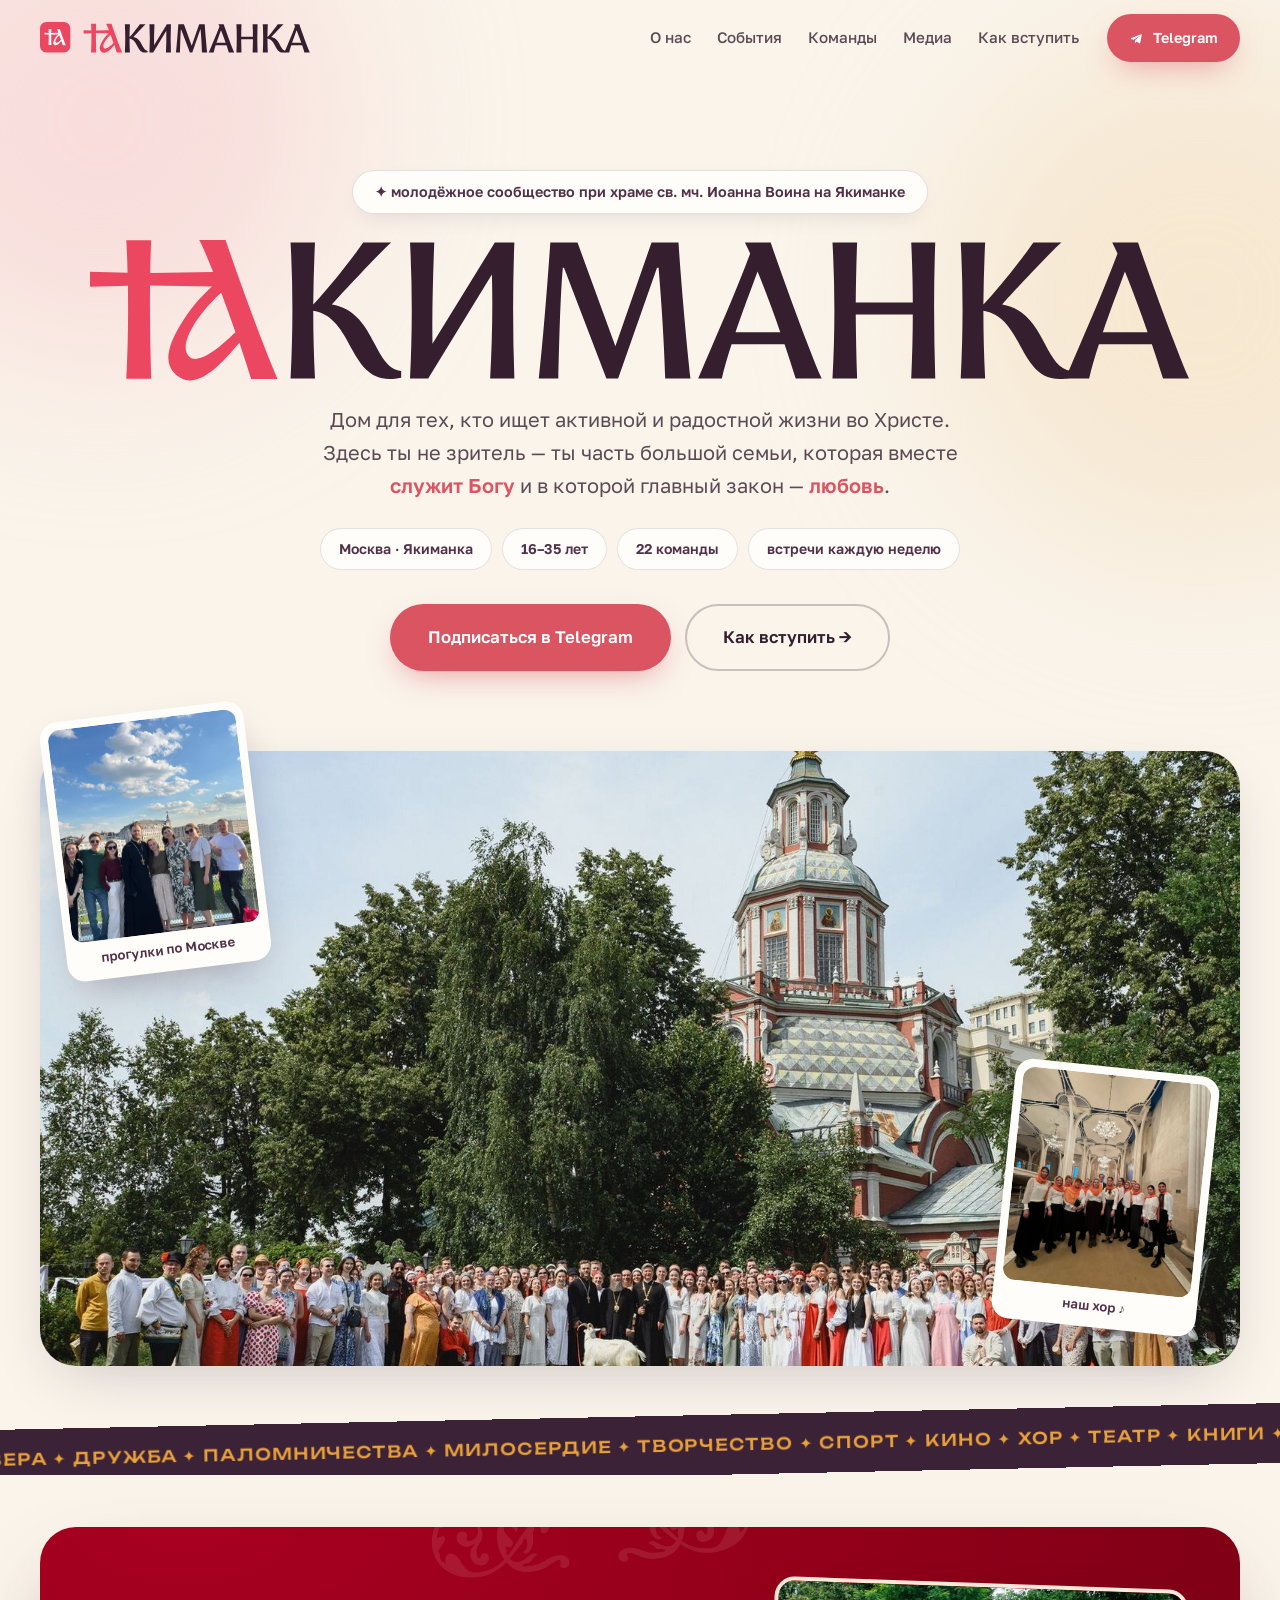
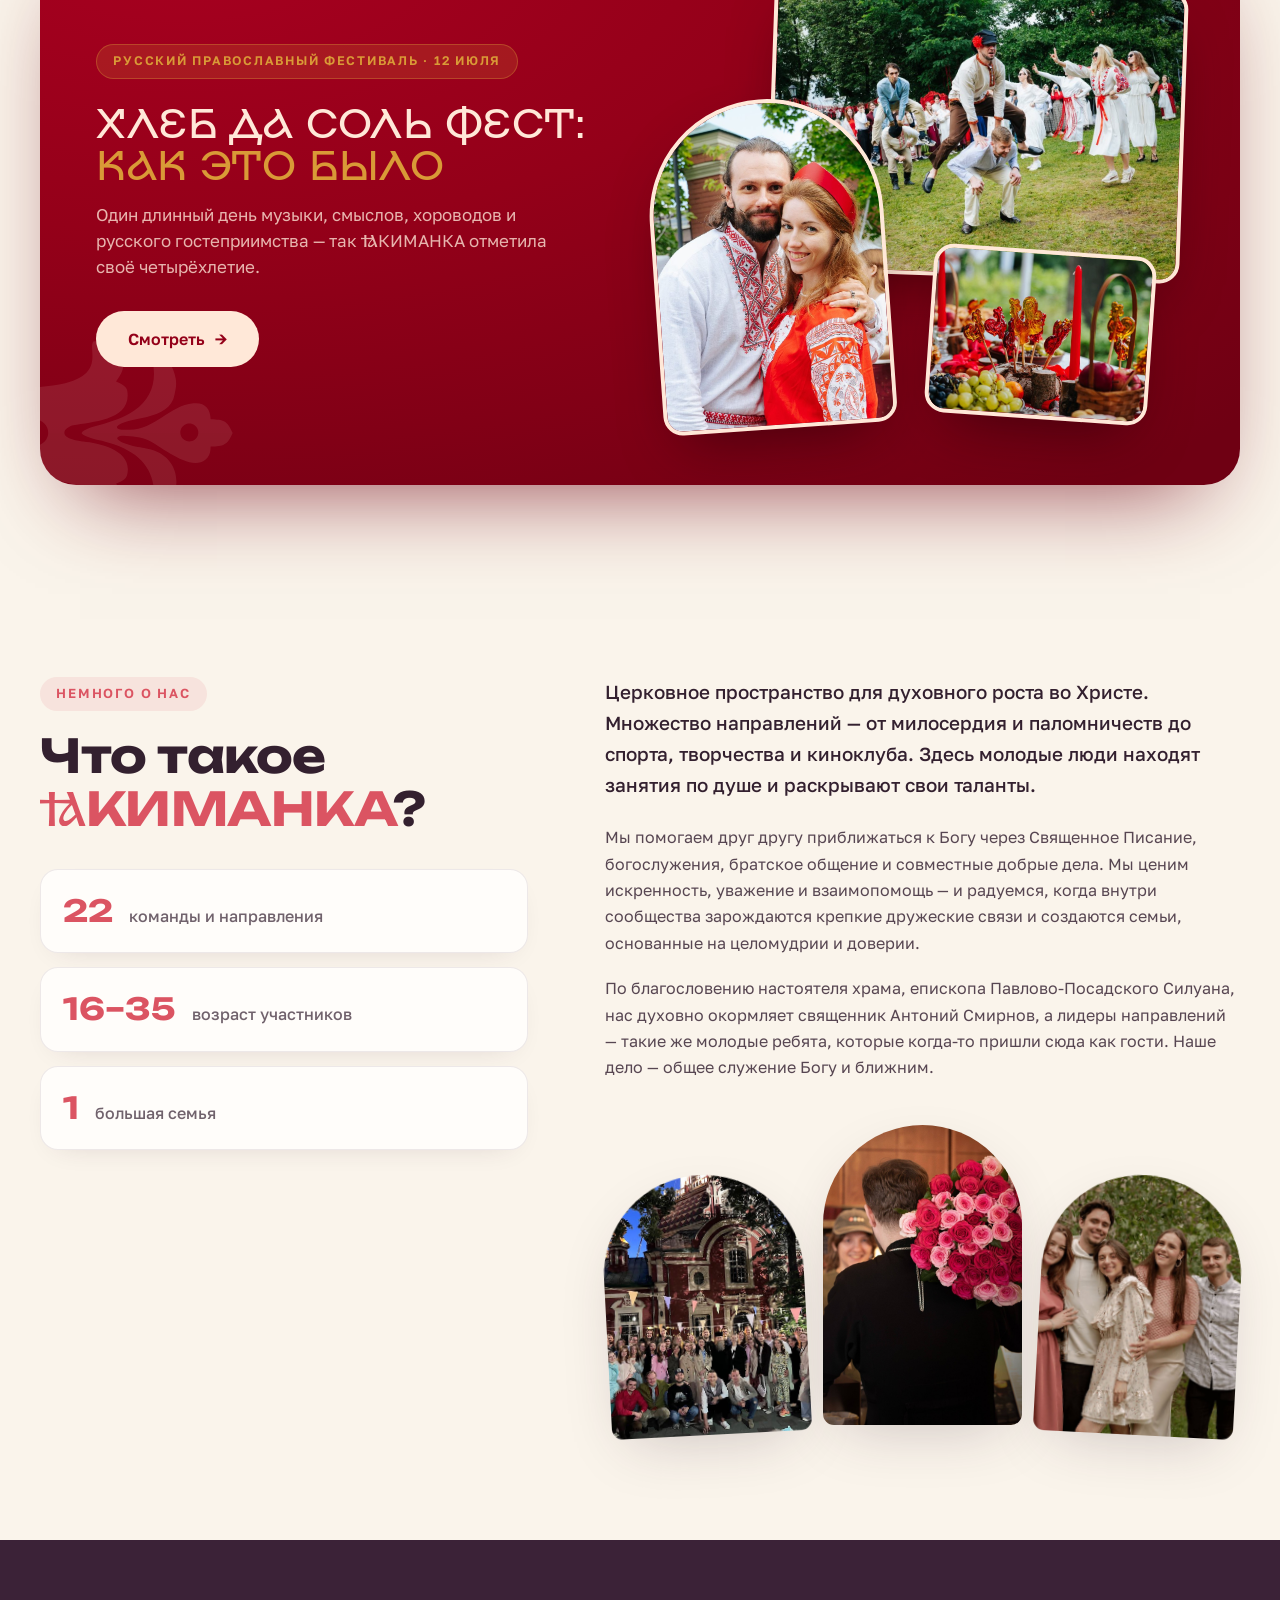
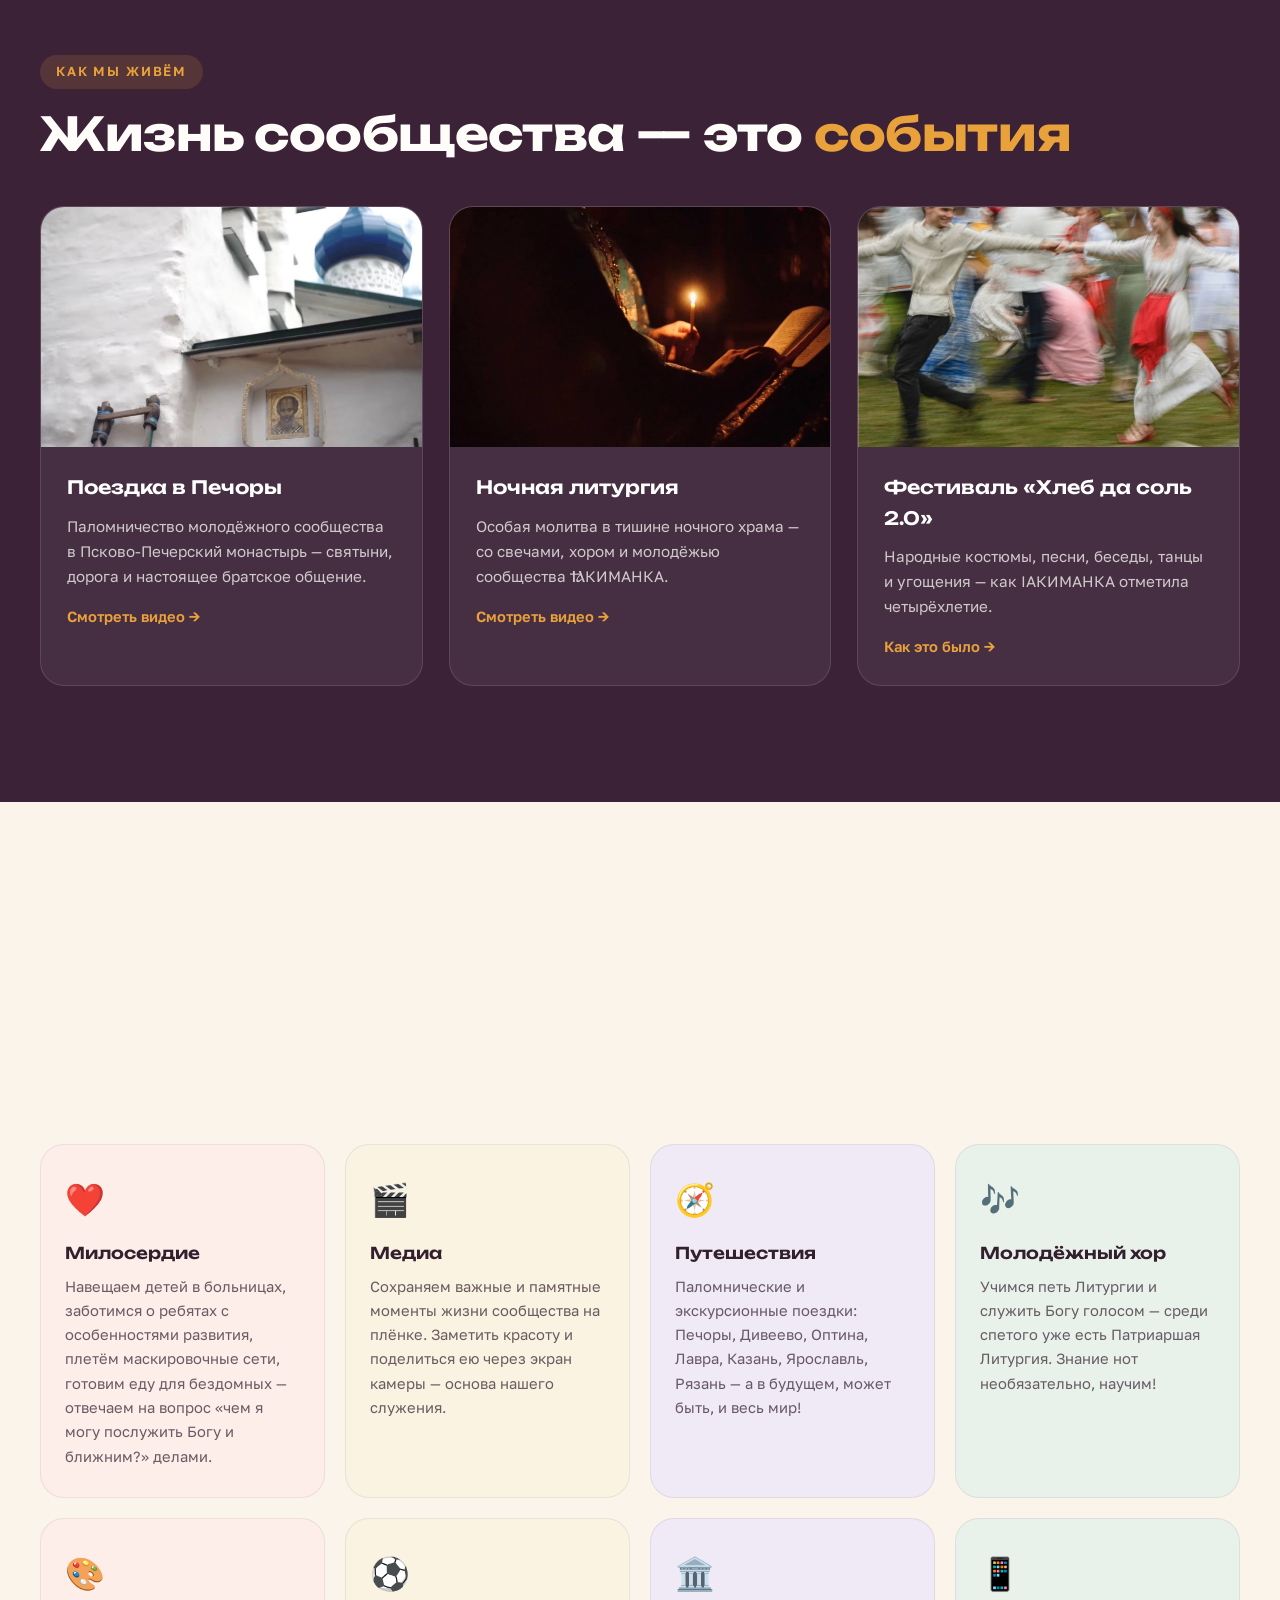
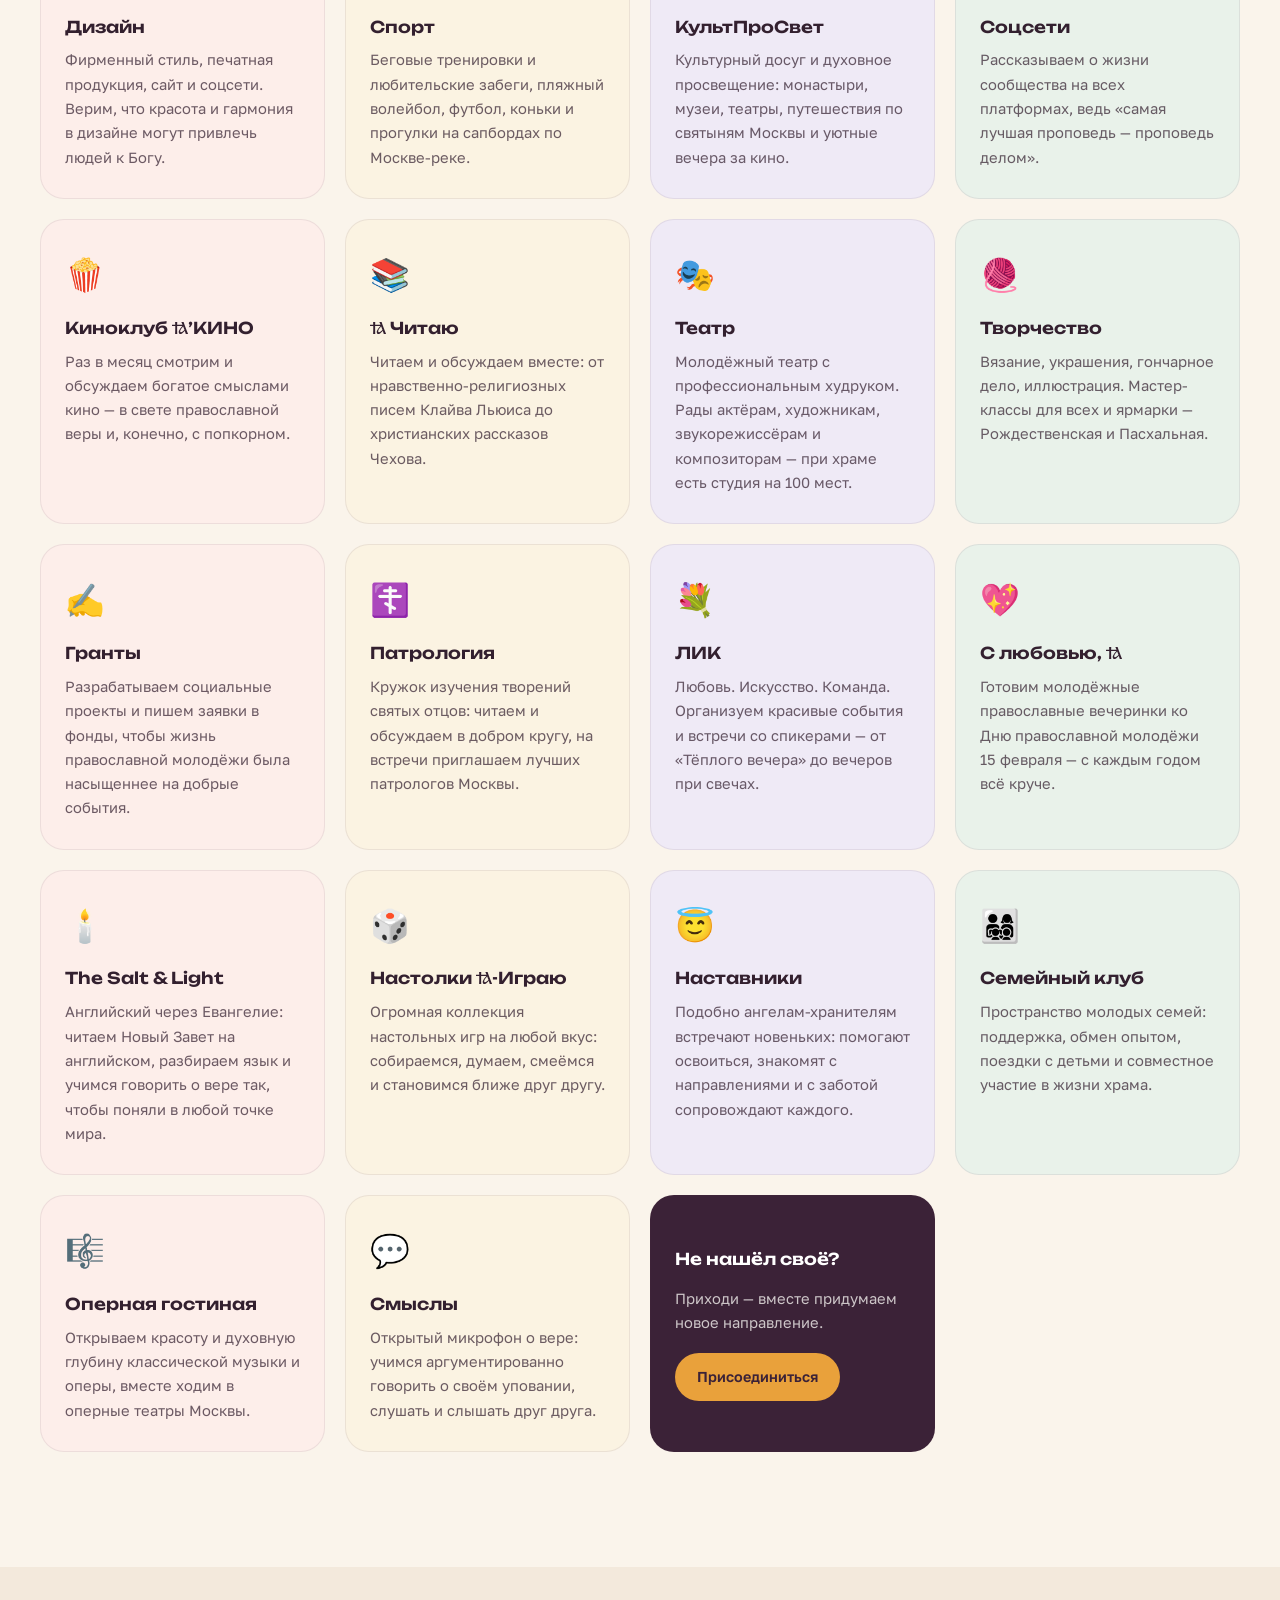
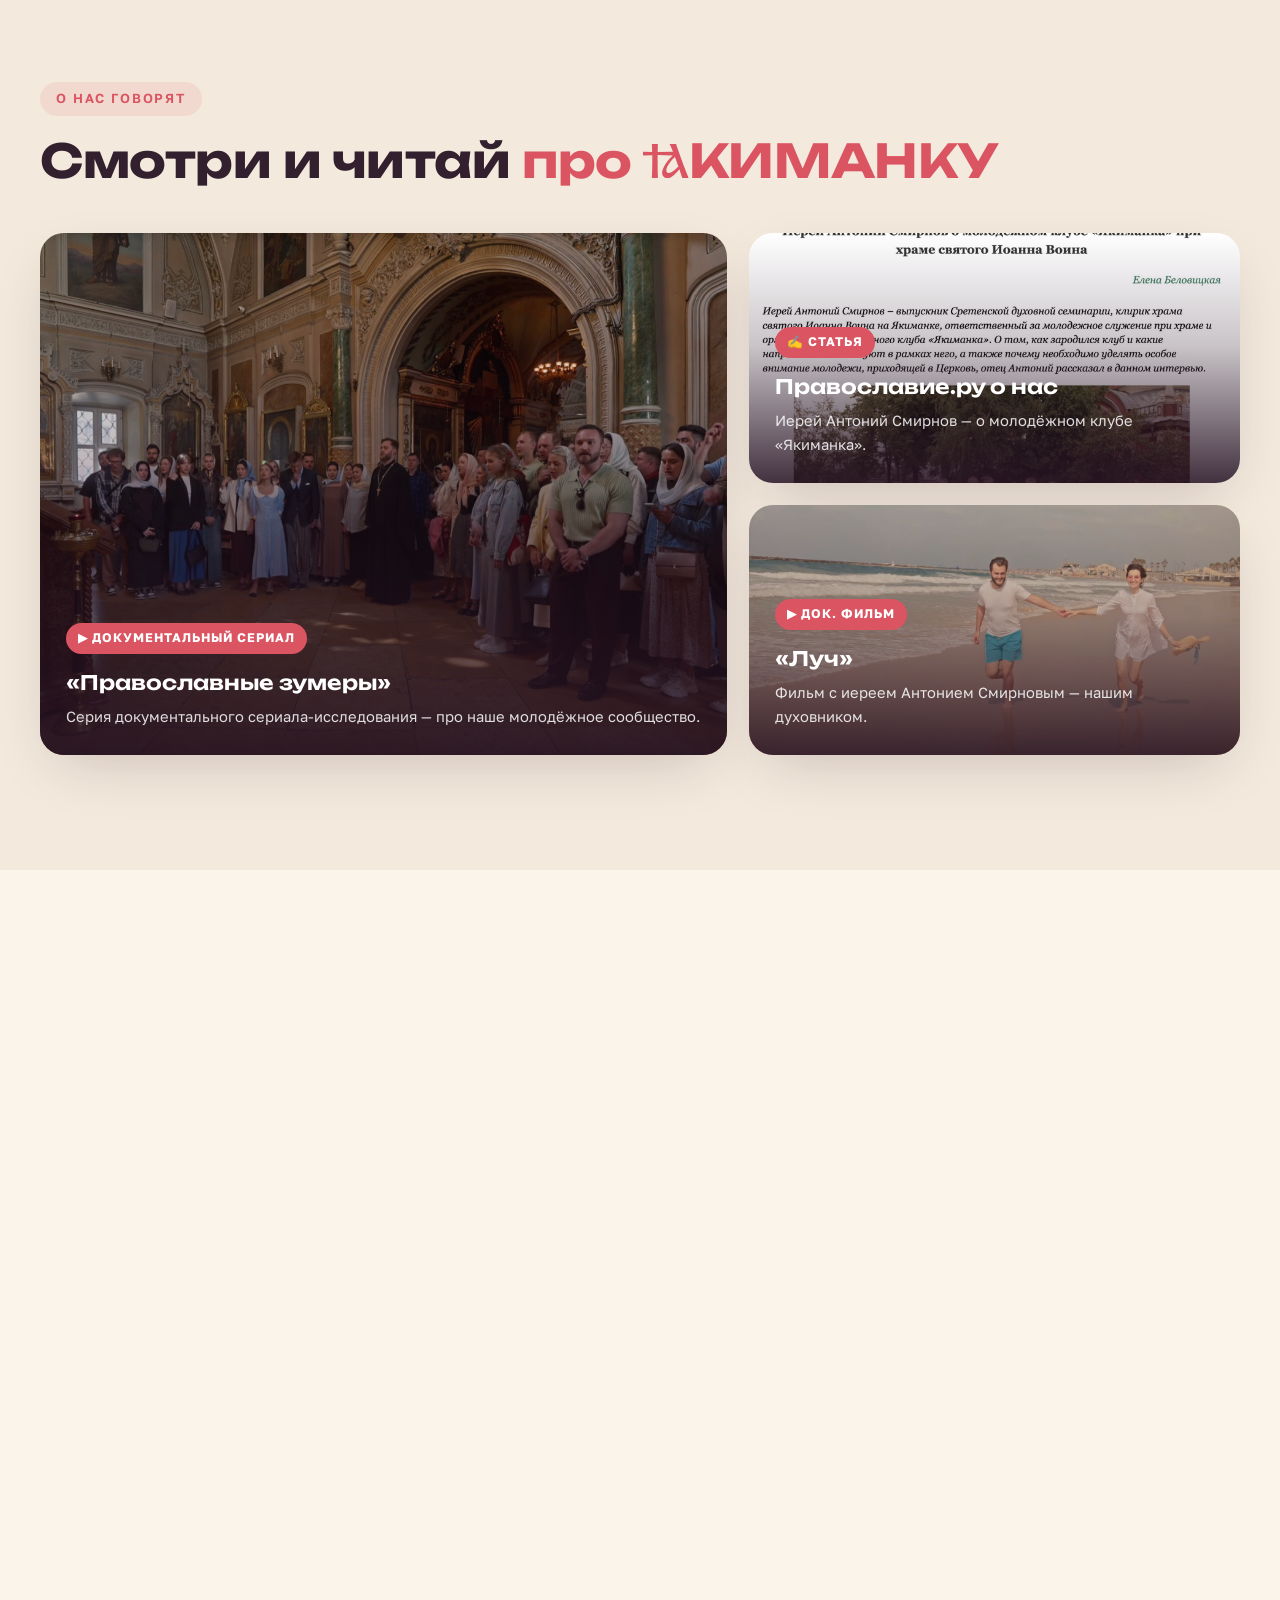
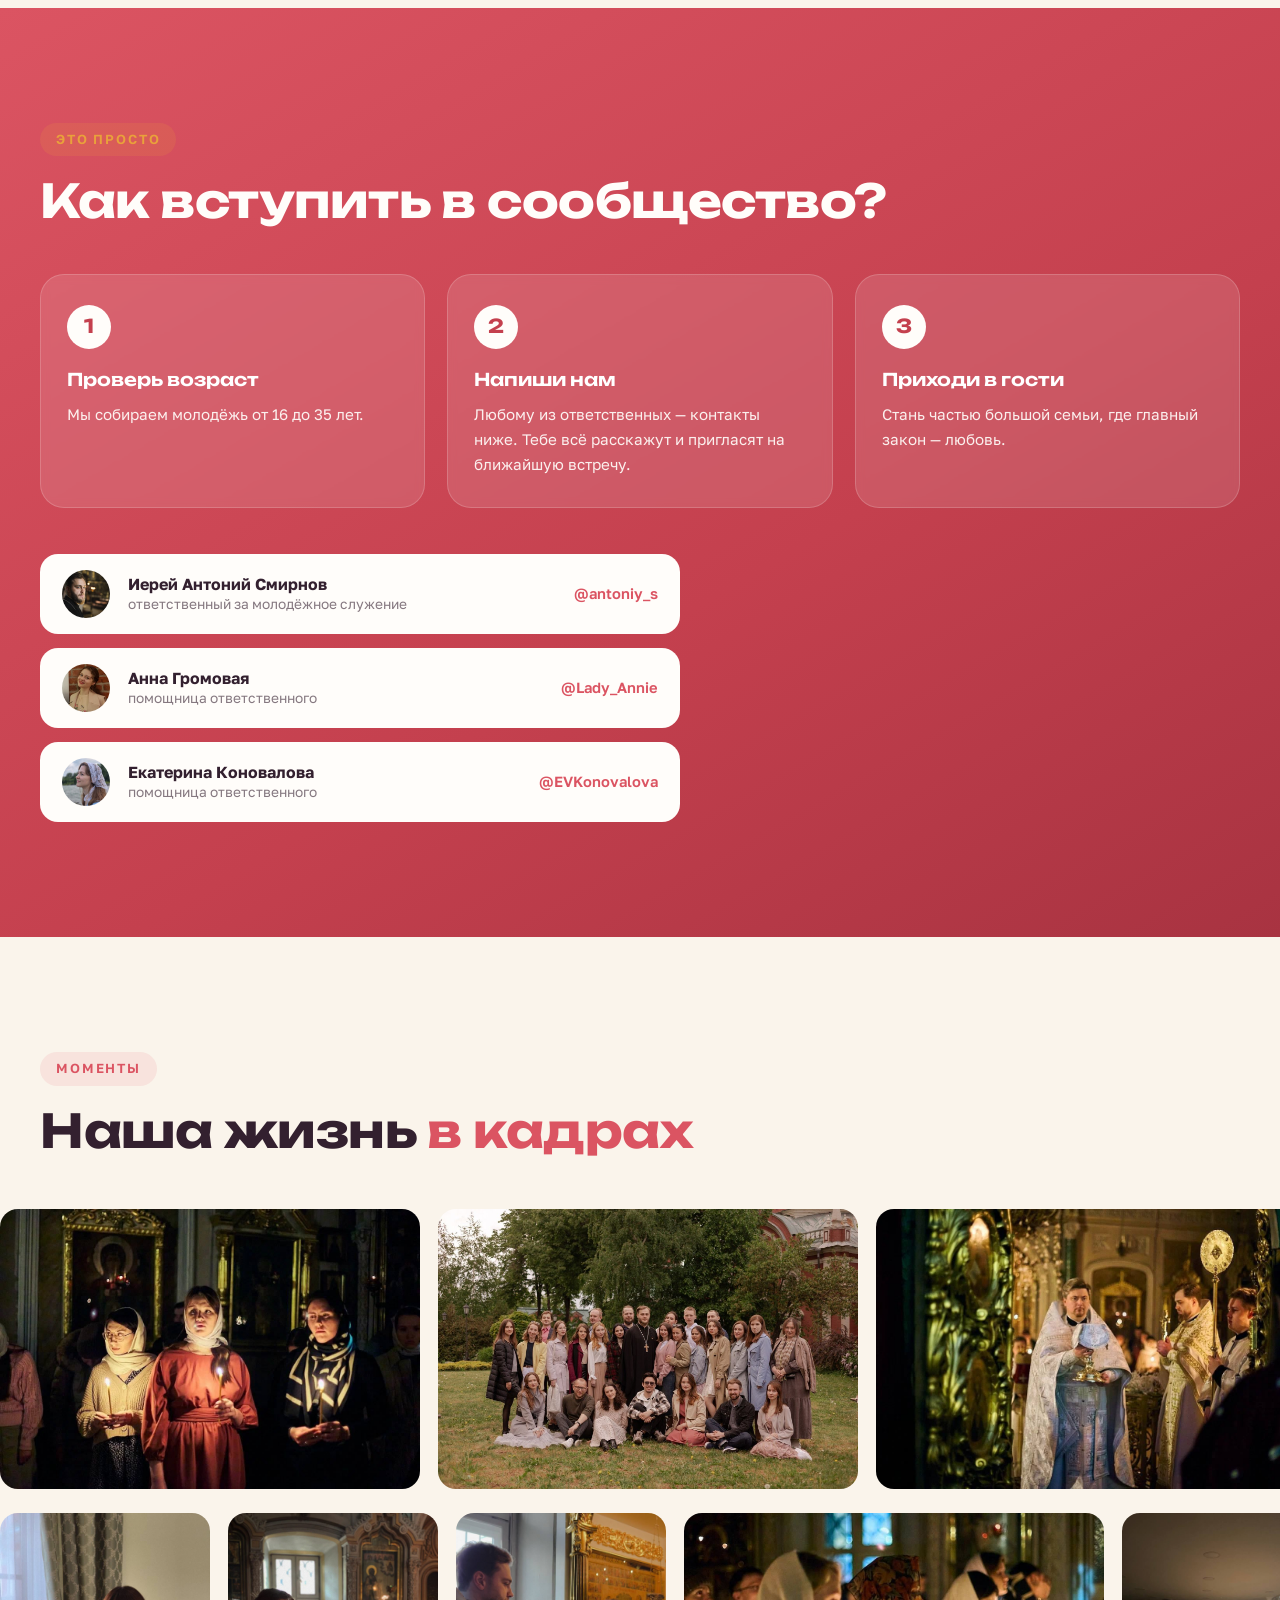
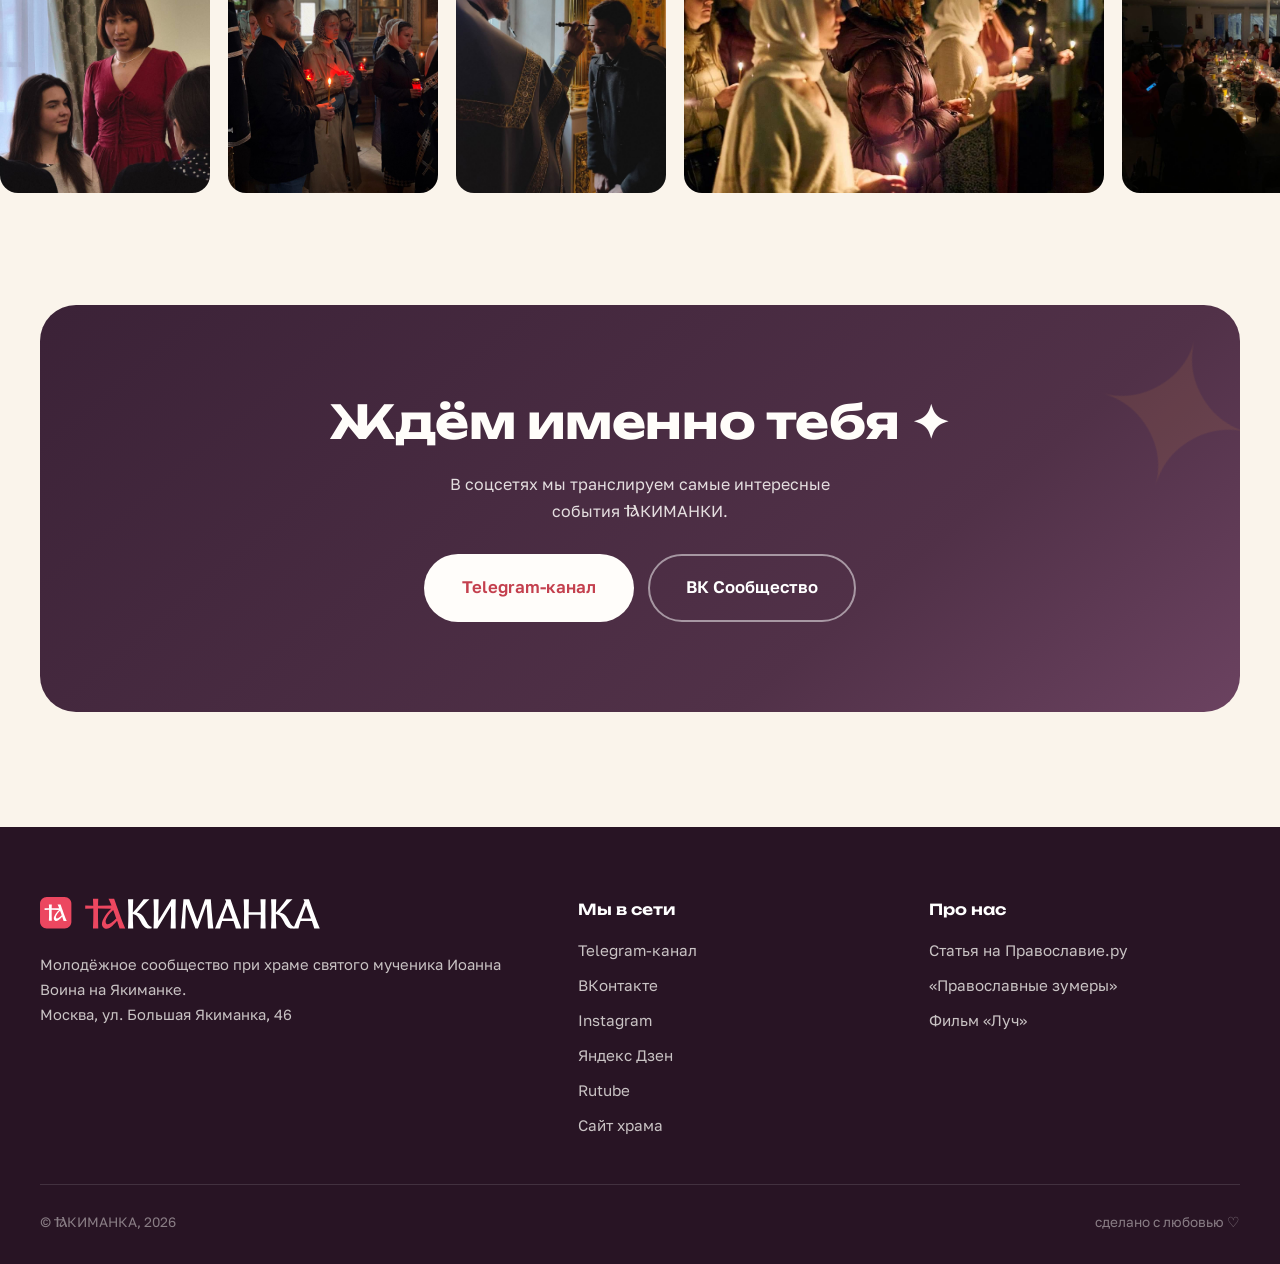
==== index.html @ 5f39eee1 "Fix festival teaser layout on mobile" ====
<!DOCTYPE html>
<html lang="ru">
<head>
  <meta charset="UTF-8">
  <meta name="viewport" content="width=device-width, initial-scale=1.0">
  <title>IAКИМАНКА — молодёжное сообщество при храме Иоанна Воина на Якиманке</title>
  <meta name="description" content="IAКИМАНКА — молодёжное сообщество при храме святого мученика Иоанна Воина на Якиманке. Служим Богу вместе: вера, дружба, паломничества, творчество и добрые дела. 16–35 лет, Москва.">
  <link rel="icon" href="assets/img/favicon.svg" type="image/svg+xml">
  <link rel="icon" href="assets/img/favicon-32.png" type="image/png" sizes="32x32">
  <link rel="apple-touch-icon" href="assets/img/apple-touch-icon.png">
  <link rel="preconnect" href="https://fonts.googleapis.com">
  <link rel="preconnect" href="https://fonts.gstatic.com" crossorigin>
  <link href="https://fonts.googleapis.com/css2?family=Unbounded:wght@400;500;600;700;800&family=Golos+Text:wght@400;500;600;700&display=swap" rel="stylesheet">
  <link rel="stylesheet" href="assets/css/style.css?v=9">
</head>
<body>

<!-- глиф Ꙗ (церковнославянское «я») из фирменного логотипа -->
<svg style="display:none" xmlns="http://www.w3.org/2000/svg" aria-hidden="true">
  <symbol id="ya" viewBox="281 491.7 117.8 88.6">
    <path fill="currentColor" d="M366.1,491.7h-16.5c1,1.8,1.9,3.8,2.8,5.8.2.5.4.9.6,1.4l4.8,11.5c.2.5.4,1,.6,1.5l-39.6.7c.1-6.9.3-13.8.6-20.8h-15.6c.4,6.8.6,13.7.8,20.6l-23.6-.7v9.5l23.8-.7c.3,19.4,0,39.1-1,58.8h15.6c-.6-19.6-.9-39.2-.7-58.9l39,.7c-4.6,4-11.4,10.9-18.3,21.5-10.8,17-11.3,26.7-5.6,32.9,13.6,14.6,31.3-7.6,41-18.9l.3.7c2.6,7.8,5,15.3,7.1,22.1h16.6c-9.8-22.8-25.3-65.9-32.6-87.5ZM343.2,565.2c-8.1-8.2,8.9-30.4,20.2-40.2.6,1.5,6.6,17.8,8.8,24.4l.2.6c-3.6,3.2-22.2,22.3-29.2,15.2Z"/>
  </symbol>
  <symbol id="ya-badge" viewBox="148.2 490.1 92.3 92.3">
    <rect fill="currentColor" x="148.2" y="490.1" width="92.3" height="92.3" rx="19.7" ry="19.7"/>
    <path fill="#fff" d="M208.9,511.9h-9.1c.6,1,1,2.1,1.5,3.2.1.3.2.5.3.8l2.6,6.3c.1.3.2.5.3.8l-21.9.4c0-3.8.2-7.6.3-11.5h-8.6c.2,3.8.3,7.6.4,11.4l-13-.4v5.2l13.1-.4c.2,10.7,0,21.6-.5,32.5h8.6c-.3-10.8-.5-21.7-.4-32.5l21.5.4c-2.5,2.2-6.3,6-10.1,11.9-5.9,9.4-6.3,14.8-3.1,18.1,7.5,8,17.3-4.2,22.7-10.4v.4c1.6,4.3,2.9,8.4,4.1,12.2h9.2c-5.4-12.6-13.9-36.4-18-48.3ZM196.2,552.4c-4.5-4.5,4.9-16.8,11.1-22.2.3.8,3.6,9.8,4.9,13.5v.3c-1.9,1.8-12.1,12.3-16,8.4Z"/>
  </symbol>
</svg>

<!-- ═══════════ HEADER ═══════════ -->
<header class="header" id="header">
  <div class="container header__inner">
    <a href="#top" class="logo" aria-label="Якиманка — на главную">
      <img class="logo__image" src="assets/img/logo-header.svg?v=2" alt="Якиманка">
    </a>
    <nav class="nav" id="nav">
      <a href="#about">О нас</a>
      <a href="#events">События</a>
      <a href="#teams">Команды</a>
      <a href="#media">Медиа</a>
      <a href="#join">Как вступить</a>
    </nav>
    <a href="https://t.me/IAKIMANKA" target="_blank" rel="noopener" class="btn btn--sm btn--berry header__cta">
      <svg viewBox="0 0 24 24" width="16" height="16" fill="currentColor"><path d="M9.04 15.51 8.9 19.4c.39 0 .56-.17.77-.37l1.85-1.77 3.84 2.8c.7.39 1.2.19 1.39-.65l2.52-11.8c.22-1.03-.37-1.44-1.06-1.19L3.4 12.13c-1.01.39-1 .95-.17 1.2l3.78 1.18 8.79-5.53c.41-.27.79-.12.48.15l-7.24 6.38Z"/></svg>
      Telegram
    </a>
    <button class="burger" id="burger" aria-label="Меню"><span></span><span></span><span></span></button>
  </div>
</header>

<main id="top">

  <!-- ═══════════ HERO ═══════════ -->
  <section class="hero">
    <div class="hero__blob hero__blob--1"></div>
    <div class="hero__blob hero__blob--2"></div>
    <div class="container">
      <div class="hero__badge reveal">✦ молодёжное сообщество при храме св. мч. Иоанна Воина на Якиманке</div>
      <h1 class="hero__title reveal">
        <img src="assets/img/hero-logo.svg?v=2" alt="Якиманка">
      </h1>
      <p class="hero__sub reveal">Дом для тех, кто ищет активной и радостной жизни во&nbsp;Христе. Здесь ты не зритель — ты часть большой семьи, которая вместе <em>служит Богу</em> и в которой главный закон — <em>любовь</em>.</p>
      <div class="hero__chips reveal">
        <span class="chip">Москва · Якиманка</span>
        <span class="chip">16–35 лет</span>
        <span class="chip">22 команды</span>
        <span class="chip">встречи каждую неделю</span>
      </div>
      <div class="hero__actions reveal">
        <a href="https://t.me/IAKIMANKA" target="_blank" rel="noopener" class="btn btn--berry btn--lg">Подписаться в Telegram</a>
        <a href="#join" class="btn btn--ghost btn--lg">Как вступить →</a>
      </div>
    </div>

    <div class="container hero__collage reveal">
      <figure class="hero__photo">
        <img src="assets/img/IMG_5201.jpg" alt="Молодёжное сообщество IAКИМАНКА у храма Иоанна Воина" loading="eager">
      </figure>
      <figure class="hero__sticker hero__sticker--left">
        <img src="assets/img/_PNG.jpg" alt="Прогулка по Москве" loading="lazy">
        <figcaption>прогулки по Москве</figcaption>
      </figure>
      <figure class="hero__sticker hero__sticker--right">
        <img src="assets/img/IMG_20250216_015705_.jpg" alt="Наш хор" loading="lazy">
        <figcaption>наш хор ♪</figcaption>
      </figure>
    </div>

    <!-- бегущая строка -->
    <div class="marquee" aria-hidden="true">
      <div class="marquee__track">
        <span>вера ✦ дружба ✦ паломничества ✦ милосердие ✦ творчество ✦ спорт ✦ кино ✦ хор ✦ театр ✦ книги ✦ добрые дела ✦&nbsp;</span>
        <span>вера ✦ дружба ✦ паломничества ✦ милосердие ✦ творчество ✦ спорт ✦ кино ✦ хор ✦ театр ✦ книги ✦ добрые дела ✦&nbsp;</span>
      </div>
    </div>
  </section>

  <!-- ═══════════ ФЕСТИВАЛЬ · ПЕРЕХОД ═══════════ -->
  <section class="fest" aria-labelledby="fest-title">
    <div class="container">
      <a class="fest__card reveal" href="hlebdasol2-fest-kak-eto-bylo/">
        <span class="fest__ornament fest__ornament--birds" aria-hidden="true"></span>
        <span class="fest__ornament fest__ornament--pair" aria-hidden="true"></span>

        <div class="fest__copy">
          <p class="fest__kicker">русский православный фестиваль · 12 июля</p>
          <h2 class="fest__title" id="fest-title">Хлеб да соль фест:<br><span>как это было</span></h2>
          <p class="fest__lead">Один длинный день музыки, смыслов, хороводов и русского гостеприимства — так <span class="nb"><svg class="ya" role="img" aria-label="Я"><use href="#ya"/></svg>КИМАНКА</span> отметила своё четырёхлетие.</p>
          <span class="fest__btn">Смотреть <i aria-hidden="true">→</i></span>
        </div>

        <div class="fest__photos" aria-hidden="true">
          <figure class="fest__photo fest__photo--main"><img src="assets/img/fest/fest-dance.jpg" alt="" loading="lazy" decoding="async"></figure>
          <figure class="fest__photo fest__photo--portrait"><img src="assets/img/fest/fest-portrait.jpg" alt="" loading="lazy" decoding="async"></figure>
          <figure class="fest__photo fest__photo--small"><img src="assets/img/fest/fest-treats.jpg" alt="" loading="lazy" decoding="async"></figure>
        </div>
      </a>
    </div>
  </section>

  <!-- ═══════════ О НАС ═══════════ -->
  <section class="about section" id="about">
    <div class="container about__grid">
      <div class="about__sticky">
        <p class="eyebrow reveal">немного о нас</p>
        <h2 class="h2 reveal">Что такое <span class="accent nb"><svg class="ya" role="img" aria-label="Я"><use href="#ya"/></svg>КИМАНКА</span>?</h2>
        <div class="about__stats reveal">
          <div class="stat"><b>22</b><span>команды и направления</span></div>
          <div class="stat"><b>16–35</b><span>возраст участников</span></div>
          <div class="stat"><b>1</b><span>большая семья</span></div>
        </div>
      </div>
      <div class="about__body">
        <p class="lead reveal">Церковное пространство для духовного роста во Христе. Множество направлений — от милосердия и паломничеств до спорта, творчества и киноклуба. Здесь молодые люди находят занятия по душе и раскрывают свои таланты.</p>
        <p class="reveal">Мы помогаем друг другу приближаться к Богу через Священное Писание, богослужения, братское общение и совместные добрые дела. Мы ценим искренность, уважение и взаимопомощь — и радуемся, когда внутри сообщества зарождаются крепкие дружеские связи и создаются семьи, основанные на целомудрии и доверии.</p>
        <p class="reveal">По благословению настоятеля храма, епископа Павлово-Посадского Силуана, нас духовно окормляет священник Антоний Смирнов, а лидеры направлений — такие же молодые ребята, которые когда-то пришли сюда как гости. Наше дело — общее служение Богу и ближним.</p>
        <div class="about__arches reveal">
          <figure class="arch arch--tilt-l"><img src="assets/img/about-yard-group.jpg" alt="Молодёжное сообщество вечером у храма Иоанна Воина" loading="lazy"></figure>
          <figure class="arch arch--up"><img src="assets/img/about-flowers.jpg" alt="Букет цветов" loading="lazy"></figure>
          <figure class="arch arch--tilt-r"><img src="assets/img/IMG_8602.jpg" alt="Друзья" loading="lazy"></figure>
        </div>
      </div>
    </div>
  </section>

  <!-- ═══════════ ЖИЗНЬ СООБЩЕСТВА ═══════════ -->
  <section class="events section section--plum" id="events">
    <div class="container">
      <p class="eyebrow eyebrow--light reveal">как мы живём</p>
      <h2 class="h2 h2--light reveal">Жизнь сообщества — это <span class="accent-gold">события</span></h2>
      <div class="events__grid">
        <article class="event-card reveal">
          <figure class="event-card__img"><img src="assets/img/event-pechory.jpg?v=2" alt="Поездка в Печоры" loading="lazy"></figure>
          <div class="event-card__body">
            <h3>Поездка в Печоры</h3>
            <p>Паломничество молодёжного сообщества в Псково-Печерский монастырь — святыни, дорога и настоящее братское общение.</p>
            <div class="event-card__links">
              <a href="https://vkvideo.ru/video-220522145_456239042" target="_blank" rel="noopener" class="link-arrow">Смотреть видео</a>
            </div>
          </div>
        </article>
        <article class="event-card reveal">
          <figure class="event-card__img"><img src="assets/img/event-night-liturgy.jpg?v=2" alt="Ночная литургия" loading="lazy"></figure>
          <div class="event-card__body">
            <h3>Ночная литургия</h3>
            <p>Особая молитва в тишине ночного храма — со свечами, хором и молодёжью сообщества <span class="nb"><svg class="ya" role="img" aria-label="Я"><use href="#ya"/></svg>КИМАНКА</span>.</p>
            <div class="event-card__links">
              <a href="https://vkvideo.ru/video-220522145_456239056?t=1m16s" target="_blank" rel="noopener" class="link-arrow">Смотреть видео</a>
            </div>
          </div>
        </article>
        <article class="event-card reveal">
          <figure class="event-card__img"><a href="hlebdasol2-fest-kak-eto-bylo/"><img src="assets/img/event-bread-salt.jpg?v=2" alt="Фестиваль Хлеб да соль 2.0" loading="lazy"></a></figure>
          <div class="event-card__body">
            <h3>Фестиваль «Хлеб да соль 2.0»</h3>
            <p>Народные костюмы, песни, беседы, танцы и угощения — как IAКИМАНКА отметила четырёхлетие.</p>
            <div class="event-card__links">
              <a href="hlebdasol2-fest-kak-eto-bylo/" class="link-arrow">Как это было</a>
            </div>
          </div>
        </article>
      </div>
    </div>
  </section>

  <!-- ═══════════ КОМАНДЫ ═══════════ -->
  <section class="teams section" id="teams">
    <div class="container">
      <p class="eyebrow reveal">найди своё</p>
      <h2 class="h2 reveal">22 команды — <span class="accent">каждому по душе</span></h2>
      <p class="section-sub reveal">Лидеры направлений — такие же молодые ребята, которые когда-то пришли сюда как гости.</p>
      <div class="teams__grid">
        <article class="team-card reveal"><div class="team-card__icon">❤️</div><h3>Милосердие</h3><p>Навещаем детей в больницах, заботимся о ребятах с особенностями развития, плетём маскировочные сети, готовим еду для бездомных — отвечаем на вопрос «чем я могу послужить Богу и ближним?» делами.</p></article>
        <article class="team-card reveal"><div class="team-card__icon">🎬</div><h3>Медиа</h3><p>Сохраняем важные и памятные моменты жизни сообщества на плёнке. Заметить красоту и поделиться ею через экран камеры — основа нашего служения.</p></article>
        <article class="team-card reveal"><div class="team-card__icon">🧭</div><h3>Путешествия</h3><p>Паломнические и экскурсионные поездки: Печоры, Дивеево, Оптина, Лавра, Казань, Ярославль, Рязань — а в будущем, может быть, и весь мир!</p></article>
        <article class="team-card reveal"><div class="team-card__icon">🎶</div><h3>Молодёжный хор</h3><p>Учимся петь Литургии и служить Богу голосом — среди спетого уже есть Патриаршая Литургия. Знание нот необязательно, научим!</p></article>
        <article class="team-card reveal"><div class="team-card__icon">🎨</div><h3>Дизайн</h3><p>Фирменный стиль, печатная продукция, сайт и соцсети. Верим, что красота и гармония в дизайне могут привлечь людей к Богу.</p></article>
        <article class="team-card reveal"><div class="team-card__icon">⚽</div><h3>Спорт</h3><p>Беговые тренировки и любительские забеги, пляжный волейбол, футбол, коньки и прогулки на сапбордах по Москве-реке.</p></article>
        <article class="team-card reveal"><div class="team-card__icon">🏛️</div><h3>КультПроСвет</h3><p>Культурный досуг и духовное просвещение: монастыри, музеи, театры, путешествия по святыням Москвы и уютные вечера за кино.</p></article>
        <article class="team-card reveal"><div class="team-card__icon">📱</div><h3>Соцсети</h3><p>Рассказываем о жизни сообщества на всех платформах, ведь «самая лучшая проповедь — проповедь делом».</p></article>
        <article class="team-card reveal"><div class="team-card__icon">🍿</div><h3>Киноклуб <span class="nb"><svg class="ya" role="img" aria-label="Я"><use href="#ya"/></svg>’КИНО</span></h3><p>Раз в месяц смотрим и обсуждаем богатое смыслами кино — в свете православной веры и, конечно, с попкорном.</p></article>
        <article class="team-card reveal"><div class="team-card__icon">📚</div><h3><svg class="ya" role="img" aria-label="Я"><use href="#ya"/></svg> Читаю</h3><p>Читаем и обсуждаем вместе: от нравственно-религиозных писем Клайва Льюиса до христианских рассказов Чехова.</p></article>
        <article class="team-card reveal"><div class="team-card__icon">🎭</div><h3>Театр</h3><p>Молодёжный театр с профессиональным худруком. Рады актёрам, художникам, звукорежиссёрам и композиторам — при храме есть студия на 100 мест.</p></article>
        <article class="team-card reveal"><div class="team-card__icon">🧶</div><h3>Творчество</h3><p>Вязание, украшения, гончарное дело, иллюстрация. Мастер-классы для всех и ярмарки — Рождественская и Пасхальная.</p></article>
        <article class="team-card reveal"><div class="team-card__icon">✍️</div><h3>Гранты</h3><p>Разрабатываем социальные проекты и пишем заявки в фонды, чтобы жизнь православной молодёжи была насыщеннее на добрые события.</p></article>
        <article class="team-card reveal"><div class="team-card__icon">☦️</div><h3>Патрология</h3><p>Кружок изучения творений святых отцов: читаем и обсуждаем в добром кругу, на встречи приглашаем лучших патрологов Москвы.</p></article>
        <article class="team-card reveal"><div class="team-card__icon">💐</div><h3>ЛИК</h3><p>Любовь. Искусство. Команда. Организуем красивые события и встречи со спикерами — от «Тёплого вечера» до вечеров при свечах.</p></article>
        <article class="team-card reveal"><div class="team-card__icon">💖</div><h3>С любовью, <svg class="ya" role="img" aria-label="Я"><use href="#ya"/></svg></h3><p>Готовим молодёжные православные вечеринки ко Дню православной молодёжи 15 февраля — с каждым годом всё круче.</p></article>
        <article class="team-card reveal"><div class="team-card__icon">🕯️</div><h3>The Salt & Light</h3><p>Английский через Евангелие: читаем Новый Завет на английском, разбираем язык и учимся говорить о вере так, чтобы поняли в любой точке мира.</p></article>
        <article class="team-card reveal"><div class="team-card__icon">🎲</div><h3>Настолки <span class="nb"><svg class="ya" role="img" aria-label="Я"><use href="#ya"/></svg>-Играю</span></h3><p>Огромная коллекция настольных игр на любой вкус: собираемся, думаем, смеёмся и становимся ближе друг другу.</p></article>
        <article class="team-card reveal"><div class="team-card__icon">😇</div><h3>Наставники</h3><p>Подобно ангелам-хранителям встречают новеньких: помогают освоиться, знакомят с направлениями и с заботой сопровождают каждого.</p></article>
        <article class="team-card reveal"><div class="team-card__icon">👨‍👩‍👧‍👦</div><h3>Семейный клуб</h3><p>Пространство молодых семей: поддержка, обмен опытом, поездки с детьми и совместное участие в жизни храма.</p></article>
        <article class="team-card reveal"><div class="team-card__icon">🎼</div><h3>Оперная гостиная</h3><p>Открываем красоту и духовную глубину классической музыки и оперы, вместе ходим в оперные театры Москвы.</p></article>
        <article class="team-card reveal"><div class="team-card__icon">💬</div><h3>Смыслы</h3><p>Открытый микрофон о вере: учимся аргументированно говорить о своём уповании, слушать и слышать друг друга.</p></article>
        <article class="team-card team-card--cta reveal">
          <h3>Не нашёл своё?</h3>
          <p>Приходи — вместе придумаем новое направление.</p>
          <a href="#join" class="btn btn--sm btn--light">Присоединиться</a>
        </article>
      </div>
    </div>
  </section>

  <!-- ═══════════ МЕДИА ═══════════ -->
  <section class="media section section--cream" id="media">
    <div class="container">
      <p class="eyebrow reveal">о нас говорят</p>
      <h2 class="h2 reveal">Смотри и читай <span class="accent">про <span class="nb"><svg class="ya" role="img" aria-label="Я"><use href="#ya"/></svg>КИМАНКУ</span></span></h2>
      <div class="media__grid">
        <a href="https://vkvideo.ru/video-207621680_456239781?list=a61ac686af3ff3fe70&t=4m1s" target="_blank" rel="noopener" class="media-card media-card--big reveal">
          <img src="assets/img/orthodox-zoomers.jpg" alt="Православные зумеры" loading="lazy">
          <div class="media-card__overlay">
            <span class="media-card__tag">▶ документальный сериал</span>
            <h3>«Православные зумеры»</h3>
            <p>Серия документального сериала-исследования — про наше молодёжное сообщество.</p>
          </div>
        </a>
        <a href="https://pravoslavie.ru/171762.html" target="_blank" rel="noopener" class="media-card reveal">
          <img src="assets/img/__2025-10-02__124951.jpg" alt="Статья о сообществе" loading="lazy">
          <div class="media-card__overlay">
            <span class="media-card__tag">✍ статья</span>
            <h3>Православие.ру о нас</h3>
            <p>Иерей Антоний Смирнов — о молодёжном клубе «Якиманка».</p>
          </div>
        </a>
        <a href="https://vk.com/video42059967_456239032" target="_blank" rel="noopener" class="media-card reveal">
          <img src="assets/img/film-luch.jpg" alt="Фильм Луч" loading="lazy">
          <div class="media-card__overlay">
            <span class="media-card__tag">▶ док. фильм</span>
            <h3>«Луч»</h3>
            <p>Фильм с иереем Антонием Смирновым — нашим духовником.</p>
          </div>
        </a>
      </div>
    </div>
  </section>

  <!-- ═══════════ ДУХОВНИК ═══════════ -->
  <section class="priest section">
    <div class="container priest__grid">
      <figure class="priest__photo reveal">
        <img src="assets/img/image-05-03-24-01-01.jpg" alt="Иерей Антоний Смирнов" loading="lazy">
      </figure>
      <div class="priest__body">
        <p class="eyebrow reveal">наш духовник</p>
        <h2 class="h2 reveal">Иерей Антоний Смирнов</h2>
        <p class="lead reveal">Ответственный за молодёжное служение в храме святого мученика Иоанна Воина на Якиманке. Духовно окормляет сообщество по благословению настоятеля храма — епископа Павлово-Посадского Силуана.</p>
        <div class="priest__actions reveal">
          <a href="https://t.me/antoniy_s" target="_blank" rel="noopener" class="btn btn--berry">Написать в Telegram</a>
          <a href="https://vk.com/video42059967_456239032" target="_blank" rel="noopener" class="btn btn--ghost">Фильм «Луч» →</a>
        </div>
      </div>
    </div>
  </section>

  <!-- ═══════════ КАК ВСТУПИТЬ ═══════════ -->
  <section class="join section section--berry" id="join">
    <div class="container">
      <p class="eyebrow eyebrow--light reveal">это просто</p>
      <h2 class="h2 h2--light reveal">Как вступить в сообщество?</h2>
      <div class="join__steps">
        <div class="step reveal">
          <span class="step__num">1</span>
          <h3>Проверь возраст</h3>
          <p>Мы собираем молодёжь от 16 до 35 лет.</p>
        </div>
        <div class="step reveal">
          <span class="step__num">2</span>
          <h3>Напиши нам</h3>
          <p>Любому из ответственных — контакты ниже. Тебе всё расскажут и пригласят на ближайшую встречу.</p>
        </div>
        <div class="step reveal">
          <span class="step__num">3</span>
          <h3>Приходи в гости</h3>
          <p>Стань частью большой семьи, где главный закон — любовь.</p>
        </div>
      </div>
      <div class="join__contacts">
        <a href="https://t.me/antoniy_s" target="_blank" rel="noopener" class="contact-card reveal">
          <span class="contact-card__ava"><img src="assets/img/team-antoniy.jpg" alt=""></span>
          <div><b>Иерей Антоний Смирнов</b><span>ответственный за молодёжное служение</span></div>
          <span class="contact-card__tg">@antoniy_s</span>
        </a>
        <a href="https://t.me/Lady_Annie" target="_blank" rel="noopener" class="contact-card reveal">
          <span class="contact-card__ava"><img src="assets/img/team-anna.jpg" alt=""></span>
          <div><b>Анна Громовая</b><span>помощница ответственного</span></div>
          <span class="contact-card__tg">@Lady_Annie</span>
        </a>
        <a href="https://t.me/EVKonovalova" target="_blank" rel="noopener" class="contact-card reveal">
          <span class="contact-card__ava"><img src="assets/img/team-ekaterina.jpg" alt=""></span>
          <div><b>Екатерина Коновалова</b><span>помощница ответственного</span></div>
          <span class="contact-card__tg">@EVKonovalova</span>
        </a>
      </div>
    </div>
  </section>

  <!-- ═══════════ ГАЛЕРЕЯ ═══════════ -->
  <section class="gallery section">
    <div class="container">
      <p class="eyebrow reveal">моменты</p>
      <h2 class="h2 reveal">Наша жизнь <span class="accent">в кадрах</span></h2>
    </div>
    <div class="gallery__row">
      <div class="gallery__track">
        <img src="assets/img/IMG_8640.jpg" alt="" loading="lazy"><img src="assets/img/IMG_4111.jpg" alt="" loading="lazy"><img src="assets/img/IMG_8641.jpg" alt="" loading="lazy"><img src="assets/img/IMG_2441.jpg" alt="" loading="lazy"><img src="assets/img/IMG_8642.jpg" alt="" loading="lazy"><img src="assets/img/IMG_7577.jpg" alt="" loading="lazy"><img src="assets/img/IMG_8643.jpg" alt="" loading="lazy">
        <img src="assets/img/IMG_8640.jpg" alt="" loading="lazy"><img src="assets/img/IMG_4111.jpg" alt="" loading="lazy"><img src="assets/img/IMG_8641.jpg" alt="" loading="lazy"><img src="assets/img/IMG_2441.jpg" alt="" loading="lazy"><img src="assets/img/IMG_8642.jpg" alt="" loading="lazy"><img src="assets/img/IMG_7577.jpg" alt="" loading="lazy"><img src="assets/img/IMG_8643.jpg" alt="" loading="lazy">
      </div>
    </div>
    <div class="gallery__row">
      <div class="gallery__track gallery__track--rev">
        <img src="assets/img/IMG_8625.jpg" alt="" loading="lazy"><img src="assets/img/IMG_5423.jpg" alt="" loading="lazy"><img src="assets/img/IMG_8630.jpg" alt="" loading="lazy"><img src="assets/img/IMG_8644.jpg" alt="" loading="lazy"><img src="assets/img/IMG_5575.jpg" alt="" loading="lazy"><img src="assets/img/IMG_8637__.jpg" alt="" loading="lazy"><img src="assets/img/IMG_8635.jpg" alt="" loading="lazy">
        <img src="assets/img/IMG_8625.jpg" alt="" loading="lazy"><img src="assets/img/IMG_5423.jpg" alt="" loading="lazy"><img src="assets/img/IMG_8630.jpg" alt="" loading="lazy"><img src="assets/img/IMG_8644.jpg" alt="" loading="lazy"><img src="assets/img/IMG_5575.jpg" alt="" loading="lazy"><img src="assets/img/IMG_8637__.jpg" alt="" loading="lazy"><img src="assets/img/IMG_8635.jpg" alt="" loading="lazy">
      </div>
    </div>
  </section>

  <!-- ═══════════ CTA ═══════════ -->
  <section class="cta section">
    <div class="container cta__box reveal">
      <h2 class="h2 h2--light">Ждём именно тебя ✦</h2>
      <p>В соцсетях мы транслируем самые интересные события <span class="nb"><svg class="ya" role="img" aria-label="Я"><use href="#ya"/></svg>КИМАНКИ</span>.</p>
      <div class="cta__actions">
        <a href="https://t.me/IAKIMANKA" target="_blank" rel="noopener" class="btn btn--light btn--lg">Telegram-канал</a>
        <a href="https://vk.com/iakimankaorthodox" target="_blank" rel="noopener" class="btn btn--outline-light btn--lg">ВК Сообщество</a>
      </div>
    </div>
  </section>

</main>

<!-- ═══════════ FOOTER ═══════════ -->
<footer class="footer">
  <div class="container footer__grid">
    <div>
      <a href="#top" class="logo logo--footer" aria-label="Якиманка"><img class="logo__image" src="assets/img/logo-footer.svg?v=2" alt="Якиманка"></a>
      <p class="footer__note">Молодёжное сообщество при храме святого мученика Иоанна Воина на Якиманке.<br>Москва, ул. Большая Якиманка, 46</p>
    </div>
    <div class="footer__col">
      <b>Мы в сети</b>
      <a href="https://t.me/IAKIMANKA" target="_blank" rel="noopener">Telegram-канал</a>
      <a href="https://vk.com/iakimankaorthodox" target="_blank" rel="noopener">ВКонтакте</a>
      <a href="https://www.instagram.com/iakimanka_mk?igsh=MXNzdzJ5MjdqajgwdA==" target="_blank" rel="noopener">Instagram</a>
      <a href="https://dzen.ru/iakimanka" target="_blank" rel="noopener">Яндекс Дзен</a>
      <a href="https://rutube.ru/video/3c5d963520799208800196975ae7e7e9/" target="_blank" rel="noopener">Rutube</a>
      <a href="https://hram-ioanna-voina.ru" target="_blank" rel="noopener">Сайт храма</a>
    </div>
    <div class="footer__col">
      <b>Про нас</b>
      <a href="https://pravoslavie.ru/171762.html" target="_blank" rel="noopener">Статья на Православие.ру</a>
      <a href="https://vkvideo.ru/video-207621680_456239781" target="_blank" rel="noopener">«Православные зумеры»</a>
      <a href="https://vk.com/video42059967_456239032" target="_blank" rel="noopener">Фильм «Луч»</a>
    </div>
  </div>
  <div class="container footer__bottom">
    <span>© <span class="nb"><svg class="ya" role="img" aria-label="Я"><use href="#ya"/></svg>КИМАНКА</span>, 2026</span>
    <span>сделано с любовью ♡</span>
  </div>
</footer>

<script src="assets/js/main.js?v=4"></script>
</body>
</html>
---- assets/css/style.css ----
/* ═══════════════════════════════════════════
   IAКИМАНКА — новый сайт молодёжного клуба
   ═══════════════════════════════════════════ */

:root {
  --cream: #FAF4EB;
  --cream-2: #F3E9DC;
  --ink: #33202F;
  --plum: #513148;
  --plum-deep: #3B2237;
  --berry: #DB5462;
  --berry-dark: #C4404E;
  --gold: #E9A13B;
  --white: #FFFDFA;
  --radius: 24px;
  --radius-lg: 36px;
  --font-display: 'Unbounded', sans-serif;
  --font-body: 'Golos Text', sans-serif;
  --shadow: 0 20px 60px -20px rgba(59, 34, 55, .25);
  --ease: cubic-bezier(.22, 1, .36, 1);
}

* { margin: 0; padding: 0; box-sizing: border-box; }

html { scroll-behavior: smooth; }

body {
  font-family: var(--font-body);
  background: var(--cream);
  color: var(--ink);
  line-height: 1.65;
  overflow-x: hidden;
}

img { display: block; max-width: 100%; }

a { color: inherit; }

.container {
  width: min(1200px, 100% - 48px);
  margin-inline: auto;
}

/* ── типографика ── */
.h2 {
  font-family: var(--font-display);
  font-weight: 700;
  font-size: clamp(1.7rem, 4vw, 2.9rem);
  line-height: 1.15;
  letter-spacing: -.01em;
  margin-bottom: .5em;
}
.h2--light { color: var(--white); }
.accent { color: var(--berry); }
.accent-gold { color: var(--gold); }

.eyebrow {
  display: inline-block;
  font-weight: 600;
  font-size: .82rem;
  text-transform: uppercase;
  letter-spacing: .14em;
  color: var(--berry);
  background: rgba(219, 84, 98, .1);
  border-radius: 999px;
  padding: 6px 16px;
  margin-bottom: 18px;
}
.eyebrow--light { color: var(--gold); background: rgba(233, 161, 59, .15); }

.lead { font-size: 1.18rem; font-weight: 500; }

.section { padding: clamp(70px, 9vw, 130px) 0; }
.section--plum { background: var(--plum-deep); color: rgba(255, 253, 250, .85); }
.section--cream { background: var(--cream-2); }
.section--berry {
  background: linear-gradient(150deg, var(--berry) 0%, var(--berry-dark) 60%, #A83341 100%);
  color: rgba(255, 253, 250, .92);
}
.section-sub { max-width: 560px; color: rgba(51, 32, 47, .7); margin-bottom: 10px; }

/* ── кнопки ── */
.btn {
  display: inline-flex;
  align-items: center;
  gap: 8px;
  font-family: var(--font-body);
  font-weight: 600;
  font-size: 1rem;
  padding: 15px 30px;
  border-radius: 999px;
  border: 2px solid transparent;
  text-decoration: none;
  cursor: pointer;
  transition: transform .3s var(--ease), box-shadow .3s var(--ease), background .3s;
}
.btn:hover { transform: translateY(-3px); }
.btn--lg { padding: 18px 36px; font-size: 1.05rem; }
.btn--sm { padding: 10px 20px; font-size: .9rem; }
.btn--berry { background: var(--berry); color: #fff; box-shadow: 0 12px 30px -10px rgba(219, 84, 98, .55); }
.btn--berry:hover { background: var(--berry-dark); box-shadow: 0 16px 36px -10px rgba(219, 84, 98, .65); }
.btn--ghost { border-color: rgba(59, 34, 55, .25); color: var(--ink); }
.btn--ghost:hover { border-color: var(--plum); background: rgba(81, 49, 72, .05); }
.btn--light { background: var(--white); color: var(--berry-dark); }
.btn--outline-light { border-color: rgba(255, 255, 255, .5); color: #fff; }
.btn--outline-light:hover { background: rgba(255, 255, 255, .12); }

/* ═══════════ HEADER ═══════════ */
.header {
  position: fixed;
  inset: 0 0 auto;
  z-index: 100;
  padding: 14px 0;
  transition: background .35s, box-shadow .35s, padding .35s;
}
.header.scrolled {
  background: rgba(250, 244, 235, .85);
  backdrop-filter: blur(14px);
  -webkit-backdrop-filter: blur(14px);
  box-shadow: 0 6px 30px -12px rgba(59, 34, 55, .18);
  padding: 10px 0;
}
.header__inner { display: flex; align-items: center; gap: 28px; }

.logo {
  display: inline-flex;
  align-items: center;
  text-decoration: none;
}
.logo__image { display: block; width: clamp(180px, 22vw, 270px); height: auto; }

/* глиф Ꙗ из логотипа: рисуется в размер заглавных букв текущего шрифта */
.ya {
  display: inline-block;
  height: .74em;
  width: .985em;
  fill: currentColor;
}
/* запрет переноса строки внутри слова с глифом */
.nb { white-space: nowrap; }
.logo--footer .logo__image { width: min(100%, 280px); }

.nav { display: flex; gap: 26px; margin-left: auto; }
.nav a {
  text-decoration: none;
  font-weight: 500;
  font-size: .95rem;
  color: rgba(51, 32, 47, .8);
  transition: color .2s;
}
.nav a:hover { color: var(--berry); }

.header__cta { flex-shrink: 0; }

.burger { display: none; background: none; border: 0; cursor: pointer; padding: 6px; }
.burger span { display: block; width: 24px; height: 2.5px; background: var(--ink); margin: 5px 0; border-radius: 2px; transition: .3s; }

/* ═══════════ HERO ═══════════ */
.hero {
  position: relative;
  padding-top: clamp(120px, 16vw, 170px);
  text-align: center;
  overflow: hidden;
}
.hero__blob {
  position: absolute;
  border-radius: 50%;
  filter: blur(90px);
  opacity: .5;
  pointer-events: none;
}
.hero__blob--1 { width: 480px; height: 480px; background: #F6C6CC; top: -120px; left: -140px; }
.hero__blob--2 { width: 520px; height: 520px; background: #F3DCB8; top: 40px; right: -180px; }

.hero__badge {
  position: relative;
  display: inline-block;
  font-weight: 600;
  font-size: .9rem;
  color: var(--plum);
  background: var(--white);
  border: 1px solid rgba(81, 49, 72, .15);
  border-radius: 999px;
  padding: 9px 22px;
  box-shadow: 0 8px 24px -12px rgba(59, 34, 55, .2);
}

.hero__title {
  position: relative;
  width: min(100%, 1100px);
  margin: 26px auto 22px;
}
.hero__title img { display: block; width: 100%; height: auto; }

.hero__sub {
  position: relative;
  max-width: 640px;
  margin: 0 auto 26px;
  font-size: clamp(1.05rem, 1.6vw, 1.25rem);
  color: rgba(51, 32, 47, .8);
}
.hero__sub em { font-style: normal; color: var(--berry); font-weight: 600; }

.hero__chips { position: relative; display: flex; flex-wrap: wrap; gap: 10px; justify-content: center; margin-bottom: 34px; }
.chip {
  font-size: .88rem;
  font-weight: 600;
  color: var(--plum);
  background: var(--white);
  border: 1px solid rgba(81, 49, 72, .14);
  border-radius: 999px;
  padding: 8px 18px;
}

.hero__actions { position: relative; display: flex; flex-wrap: wrap; gap: 14px; justify-content: center; margin-bottom: clamp(50px, 7vw, 80px); }

/* коллаж */
.hero__collage { position: relative; }
.hero__photo {
  border-radius: var(--radius-lg);
  overflow: hidden;
  box-shadow: var(--shadow);
}
.hero__photo img { width: 100%; height: clamp(300px, 48vw, 620px); object-fit: cover; }

.hero__sticker {
  position: absolute;
  width: clamp(120px, 16vw, 210px);
  background: var(--white);
  border-radius: 18px;
  padding: 8px 8px 10px;
  box-shadow: 0 18px 40px -14px rgba(59, 34, 55, .35);
  transition: transform .4s var(--ease);
}
.hero__sticker img { border-radius: 12px; aspect-ratio: 3/3.4; object-fit: cover; width: 100%; }
.hero__sticker figcaption { font-size: .82rem; font-weight: 600; color: var(--plum); text-align: center; padding-top: 7px; }
.hero__sticker--left { left: clamp(-10px, 1vw, 30px); top: -40px; transform: rotate(-7deg); }
.hero__sticker--right { right: clamp(14px, 2.5vw, 44px); bottom: clamp(20px, 3vw, 44px); transform: rotate(6deg); }
.hero__sticker--left:hover { transform: rotate(-3deg) scale(1.04); }
.hero__sticker--right:hover { transform: rotate(2deg) scale(1.04); }

/* бегущая строка: идёт ниже фотографии, не перекрывая людей на снимке */
.marquee {
  margin-top: clamp(26px, 4vw, 56px);
  position: relative;
  z-index: 2;
  background: var(--plum-deep);
  transform: rotate(-1.2deg) scale(1.02);
  padding: 16px 0;
  overflow: hidden;
}
.marquee__track {
  display: flex;
  white-space: nowrap;
  animation: marquee 30s linear infinite;
  font-family: var(--font-display);
  font-weight: 500;
  font-size: 1rem;
  color: var(--gold);
  text-transform: uppercase;
  letter-spacing: .1em;
}
@keyframes marquee { to { transform: translateX(-50%); } }

/* ═══════════ ABOUT ═══════════ */
.about__grid {
  display: grid;
  grid-template-columns: 1fr 1.3fr;
  gap: clamp(40px, 6vw, 90px);
  align-items: start;
}
.about__sticky { position: sticky; top: 110px; }
.about__stats { display: grid; gap: 14px; margin-top: 34px; }
.stat {
  display: flex;
  align-items: baseline;
  gap: 16px;
  background: var(--white);
  border: 1px solid rgba(81, 49, 72, .1);
  border-radius: 18px;
  padding: 16px 22px;
  box-shadow: 0 10px 30px -18px rgba(59, 34, 55, .2);
}
.stat b { font-family: var(--font-display); font-size: 1.9rem; color: var(--berry); font-weight: 700; }
.stat span { color: rgba(51, 32, 47, .7); font-weight: 500; }

.about__body p { margin-bottom: 1.2em; color: rgba(51, 32, 47, .82); }
.about__body .lead { color: var(--ink); }

.about__arches {
  display: grid;
  grid-template-columns: repeat(3, 1fr);
  gap: 18px;
  margin-top: 44px;
  align-items: end;
}
.arch { border-radius: 200px 200px 22px 22px; overflow: hidden; box-shadow: var(--shadow); }
.arch img { width: 100%; height: 260px; object-fit: cover; transition: transform .6s var(--ease); }
.arch:hover img { transform: scale(1.06); }
.arch--tilt-l { transform: rotate(-3deg) translateY(10px); }
.arch--tilt-r { transform: rotate(3deg) translateY(10px); }
.arch--up img { height: 300px; }

/* ═══════════ EVENTS ═══════════ */
.events__grid {
  display: grid;
  grid-template-columns: repeat(3, 1fr);
  gap: 26px;
  margin-top: 46px;
}
.event-card {
  background: rgba(255, 253, 250, .06);
  border: 1px solid rgba(255, 253, 250, .12);
  border-radius: var(--radius);
  overflow: hidden;
  transition: transform .4s var(--ease), background .3s;
}
.event-card:hover { transform: translateY(-8px); background: rgba(255, 253, 250, .1); }
.event-card__img { overflow: hidden; }
.event-card__img img { width: 100%; height: 240px; object-fit: cover; transition: transform .6s var(--ease); }
.event-card:hover .event-card__img img { transform: scale(1.06); }
.event-card__body { padding: 26px; }
.event-card__body h3 { font-family: var(--font-display); font-size: 1.15rem; font-weight: 600; color: #fff; margin-bottom: 10px; }
.event-card__body p { font-size: .95rem; margin-bottom: 16px; color: rgba(255, 253, 250, .75); }
.event-card__links { display: flex; flex-direction: column; gap: 6px; }
.link-arrow {
  font-weight: 600;
  font-size: .92rem;
  color: var(--gold);
  text-decoration: none;
}
.link-arrow::after { content: ' →'; transition: margin .2s; }
.link-arrow:hover::after { margin-left: 4px; }

/* ═══════════ TEAMS ═══════════ */
.teams__grid {
  display: grid;
  grid-template-columns: repeat(4, 1fr);
  gap: 20px;
  margin-top: 46px;
}
.team-card {
  background: var(--white);
  border: 1px solid rgba(81, 49, 72, .09);
  border-radius: var(--radius);
  padding: 28px 24px;
  transition: transform .35s var(--ease), box-shadow .35s;
}
.team-card:hover { transform: translateY(-6px); box-shadow: var(--shadow); }
.team-card:nth-child(4n+1) { background: #FDEEEA; }
.team-card:nth-child(4n+2) { background: #FBF3E2; }
.team-card:nth-child(4n+3) { background: #EFEAF6; }
.team-card:nth-child(4n+4) { background: #E9F2EA; }
.team-card__icon { font-size: 2rem; margin-bottom: 14px; }
.team-card h3 { font-family: var(--font-display); font-size: 1.02rem; font-weight: 600; margin-bottom: 8px; }
.team-card p { font-size: .92rem; color: rgba(51, 32, 47, .72); }
.team-card p a { color: var(--berry); font-weight: 600; }
.team-card--cta {
  background: var(--plum-deep) !important;
  color: #fff;
  display: flex;
  flex-direction: column;
  justify-content: center;
  gap: 6px;
}
.team-card--cta p { color: rgba(255, 253, 250, .75); margin-bottom: 12px; }
.btn--light.btn--sm { background: var(--gold); color: var(--plum-deep); align-self: flex-start; }

/* ═══════════ MEDIA ═══════════ */
.media__grid {
  display: grid;
  grid-template-columns: 1.4fr 1fr;
  grid-template-rows: repeat(2, 250px);
  gap: 22px;
  margin-top: 46px;
}
.media-card {
  position: relative;
  border-radius: var(--radius);
  overflow: hidden;
  text-decoration: none;
  box-shadow: var(--shadow);
}
.media-card--big { grid-row: span 2; }
.media-card img {
  position: absolute;
  inset: 0;
  width: 100%;
  height: 100%;
  object-fit: cover;
  transition: transform .6s var(--ease);
}
.media-card:hover img { transform: scale(1.05); }
.media-card__overlay {
  position: absolute;
  inset: 0;
  display: flex;
  flex-direction: column;
  justify-content: flex-end;
  padding: 26px;
  background: linear-gradient(to top, rgba(40, 20, 36, .88) 0%, rgba(40, 20, 36, .25) 55%, transparent 100%);
  color: #fff;
}
.media-card__tag {
  align-self: flex-start;
  font-size: .78rem;
  font-weight: 700;
  text-transform: uppercase;
  letter-spacing: .08em;
  background: var(--berry);
  border-radius: 999px;
  padding: 5px 12px;
  margin-bottom: 12px;
}
.media-card__overlay h3 { font-family: var(--font-display); font-size: 1.25rem; font-weight: 600; margin-bottom: 6px; }
.media-card__overlay p { font-size: .92rem; color: rgba(255, 255, 255, .85); }

/* ═══════════ PRIEST ═══════════ */
.priest__grid {
  display: grid;
  grid-template-columns: 1fr 1.5fr;
  gap: clamp(36px, 6vw, 80px);
  align-items: center;
}
.priest__photo {
  border-radius: 300px 300px var(--radius) var(--radius);
  overflow: hidden;
  box-shadow: var(--shadow);
  max-width: 380px;
}
.priest__photo img { width: 100%; aspect-ratio: 3/4; object-fit: cover; }
.priest__body .lead { margin: 14px 0 28px; color: rgba(51, 32, 47, .8); }
.priest__actions { display: flex; flex-wrap: wrap; gap: 14px; }

/* ═══════════ JOIN ═══════════ */
.join__steps {
  display: grid;
  grid-template-columns: repeat(3, 1fr);
  gap: 22px;
  margin: 46px 0;
}
.step {
  background: rgba(255, 253, 250, .12);
  border: 1px solid rgba(255, 253, 250, .18);
  border-radius: var(--radius);
  padding: 30px 26px;
  backdrop-filter: blur(4px);
}
.step__num {
  display: inline-grid;
  place-items: center;
  width: 44px;
  height: 44px;
  border-radius: 50%;
  background: var(--white);
  color: var(--berry-dark);
  font-family: var(--font-display);
  font-weight: 700;
  font-size: 1.2rem;
  margin-bottom: 16px;
}
.step h3 { font-family: var(--font-display); font-size: 1.1rem; font-weight: 600; color: #fff; margin-bottom: 8px; }
.step p { font-size: .95rem; }

.join__contacts { display: grid; gap: 14px; max-width: 640px; }
.contact-card {
  display: flex;
  align-items: center;
  gap: 18px;
  background: var(--white);
  color: var(--ink);
  border-radius: 18px;
  padding: 16px 22px;
  text-decoration: none;
  transition: transform .3s var(--ease), box-shadow .3s;
}
.contact-card:hover { transform: translateX(6px); box-shadow: 0 14px 34px -14px rgba(40, 20, 36, .45); }
.contact-card__ava {
  display: grid;
  place-items: center;
  flex-shrink: 0;
  width: 48px;
  height: 48px;
  border-radius: 50%;
  overflow: hidden;
  background: var(--cream-2);
  color: var(--berry-dark);
  font-family: var(--font-display);
  font-weight: 700;
  font-size: 1.1rem;
}
.contact-card__ava img { width: 100%; height: 100%; object-fit: cover; }
.contact-card div { display: flex; flex-direction: column; line-height: 1.35; }
.contact-card b { font-weight: 700; }
.contact-card div span { font-size: .86rem; color: rgba(51, 32, 47, .6); }
.contact-card__tg { margin-left: auto; font-weight: 600; color: var(--berry); font-size: .92rem; white-space: nowrap; }

/* ═══════════ GALLERY ═══════════ */
.gallery { padding-bottom: 40px; }
.gallery .container { margin-bottom: 40px; }
.gallery__row { overflow: hidden; padding: 12px 0; }
.gallery__track {
  display: flex;
  gap: 18px;
  width: max-content;
  animation: marquee 55s linear infinite;
}
.gallery__track--rev { animation-direction: reverse; }
.gallery__row:hover .gallery__track { animation-play-state: paused; }
.gallery__track img {
  height: clamp(180px, 24vw, 280px);
  width: auto;
  border-radius: 18px;
  object-fit: cover;
  transition: transform .4s var(--ease);
}
.gallery__track img:hover { transform: scale(1.04) rotate(1deg); }

/* ═══════════ CTA ═══════════ */
.cta { padding-top: 60px; }
.cta__box {
  background: linear-gradient(140deg, var(--plum-deep), var(--plum) 70%, #6b4260);
  border-radius: var(--radius-lg);
  text-align: center;
  padding: clamp(50px, 7vw, 90px) 30px;
  color: rgba(255, 253, 250, .85);
  position: relative;
  overflow: hidden;
}
.cta__box::before {
  content: '✦';
  position: absolute;
  font-size: 200px;
  color: rgba(233, 161, 59, .1);
  top: -60px;
  right: -20px;
  transform: rotate(15deg);
}
.cta__box p { max-width: 440px; margin: 0 auto 30px; }
.cta__actions { display: flex; flex-wrap: wrap; gap: 14px; justify-content: center; }

/* ═══════════ FOOTER ═══════════ */
.footer { background: #281424; color: rgba(255, 253, 250, .75); padding: 70px 0 30px; }
.footer__grid {
  display: grid;
  grid-template-columns: 1.6fr 1fr 1fr;
  gap: 40px;
  padding-bottom: 46px;
  border-bottom: 1px solid rgba(255, 253, 250, .12);
}
.footer__note { margin-top: 16px; font-size: .92rem; line-height: 1.7; }
.footer__col { display: flex; flex-direction: column; gap: 10px; }
.footer__col b { color: #fff; margin-bottom: 6px; font-family: var(--font-display); font-size: .95rem; font-weight: 600; }
.footer__col a { text-decoration: none; font-size: .95rem; transition: color .2s; }
.footer__col a:hover { color: var(--gold); }
.footer__bottom {
  display: flex;
  justify-content: space-between;
  flex-wrap: wrap;
  gap: 10px;
  padding-top: 26px;
  font-size: .85rem;
  color: rgba(255, 253, 250, .45);
}

/* ═══════════ REVEAL ═══════════ */
.reveal { opacity: 0; transform: translateY(28px); transition: opacity .8s var(--ease), transform .8s var(--ease); }
.reveal.in { opacity: 1; transform: none; }

@media (prefers-reduced-motion: reduce) {
  .reveal { opacity: 1; transform: none; transition: none; }
  .marquee__track, .gallery__track { animation: none; }
}

/* ═══════════ АДАПТИВ ═══════════ */
@media (max-width: 1024px) {
  .teams__grid { grid-template-columns: repeat(3, 1fr); }
  .about__grid { grid-template-columns: 1fr; }
  .about__sticky { position: static; }
  .about__stats { grid-template-columns: repeat(3, 1fr); }
  .media__grid { grid-template-columns: 1fr 1fr; grid-template-rows: auto; }
  .media-card { min-height: 240px; }
  .media-card--big { grid-column: span 2; grid-row: auto; min-height: 320px; }
}

@media (max-width: 768px) {
  .nav {
    position: fixed;
    top: 0; left: 0; right: 0;
    height: 100vh;
    background: var(--cream);
    visibility: hidden;
    flex-direction: column;
    align-items: center;
    justify-content: center;
    gap: 30px;
    font-size: 1.3rem;
    transform: translateY(-100%);
    transition: transform .45s var(--ease), visibility .45s;
    z-index: -1;
  }
  .nav.open { transform: none; visibility: visible; }
  .nav a { font-family: var(--font-display); font-weight: 600; }
  .burger { display: block; margin-left: auto; z-index: 10; }
  .header__cta { display: none; }
  .header__inner { justify-content: space-between; }
  body.menu-open { overflow: hidden; }
  body.menu-open .burger span:nth-child(1) { transform: translateY(7.5px) rotate(45deg); }
  body.menu-open .burger span:nth-child(2) { opacity: 0; }
  body.menu-open .burger span:nth-child(3) { transform: translateY(-7.5px) rotate(-45deg); }

  .events__grid, .join__steps { grid-template-columns: 1fr; }
  .teams__grid { grid-template-columns: repeat(2, 1fr); gap: 14px; }
  .team-card { padding: 22px 18px; }
  .media__grid { grid-template-columns: 1fr; }
  .media-card--big { grid-column: auto; }
  .priest__grid { grid-template-columns: 1fr; }
  .priest__photo { max-width: 300px; margin-inline: auto; }
  .about__stats { grid-template-columns: 1fr; }
  .about__arches { gap: 10px; }
  .arch img { height: 160px; }
  .arch--up img { height: 185px; }
  .hero__sticker--left { top: -26px; }
  .hero__sticker--right { bottom: 14px; right: 10px; }
  .marquee { margin-top: 22px; }
  .marquee__track { animation-duration: 14s; }
  .footer__grid { grid-template-columns: 1fr; gap: 30px; }
  .contact-card__tg { display: none; }
}

@media (max-width: 460px) {
  .teams__grid { grid-template-columns: 1fr; }
  .hero__actions .btn { width: 100%; justify-content: center; }
}

/* ═══════════ ФЕСТИВАЛЬ · ПЕРЕХОД НА СТРАНИЦУ ═══════════ */
@font-face {
  font-family: 'NAMU';
  src: url('../fonts/hlebdasol2/namu-1400.woff2') format('woff2');
  font-weight: 400;
  font-style: normal;
  font-display: swap;
}

.fest {
  --fest-red: #940019;
  --fest-red-deep: #6F0013;
  --fest-cream: #FFE8D8;
  --fest-gold: #D99A37;
  padding: clamp(24px, 4vw, 56px) 0 clamp(40px, 6vw, 80px);
}

.fest__card {
  position: relative;
  display: grid;
  grid-template-columns: minmax(0, 1fr) minmax(0, 1.05fr);
  align-items: center;
  gap: clamp(24px, 4vw, 60px);
  padding: clamp(30px, 4.4vw, 64px);
  border-radius: var(--radius-lg);
  overflow: hidden;
  text-decoration: none;
  color: var(--fest-cream);
  background:
    radial-gradient(120% 130% at 12% 0%, #A80020 0%, var(--fest-red) 42%, var(--fest-red-deep) 100%);
  box-shadow: 0 40px 90px -40px rgba(111, 0, 19, .75);
  transition: transform .6s var(--ease), box-shadow .6s var(--ease);
}
.fest__card:hover { transform: translateY(-6px); box-shadow: 0 52px 110px -44px rgba(111, 0, 19, .85); }

/* орнаменты фестиваля, перекрашенные в кремовый через маску */
.fest__ornament {
  position: absolute;
  background: var(--fest-cream);
  opacity: .1;
  pointer-events: none;
  -webkit-mask-repeat: no-repeat; mask-repeat: no-repeat;
  -webkit-mask-size: contain;    mask-size: contain;
}
.fest__ornament--birds {
  top: -34px; right: 40%;
  width: 320px; height: 246px;
  transform: rotate(-6deg);
  -webkit-mask-image: url('../img/hlebdasol2/ornament-birds.svg');
  mask-image: url('../img/hlebdasol2/ornament-birds.svg');
}
.fest__ornament--pair {
  bottom: -40px; left: -46px;
  width: 240px; height: 184px;
  -webkit-mask-image: url('../img/hlebdasol2/ornament-pair.svg');
  mask-image: url('../img/hlebdasol2/ornament-pair.svg');
}

.fest__copy { position: relative; z-index: 2; }

.fest__kicker {
  display: inline-block;
  font-weight: 600;
  font-size: .78rem;
  text-transform: uppercase;
  letter-spacing: .14em;
  color: var(--fest-gold);
  background: rgba(217, 154, 55, .16);
  border: 1px solid rgba(217, 154, 55, .35);
  border-radius: 999px;
  padding: 6px 16px;
  margin-bottom: 20px;
}

.fest__title {
  font-family: 'NAMU', var(--font-display), sans-serif;
  font-weight: 400;
  font-size: clamp(1.9rem, 4.6vw, 2.6rem);
  line-height: 1.02;
  letter-spacing: .01em;
  text-transform: uppercase;
  color: var(--fest-cream);
  margin: 0 0 18px;
}
.fest__title span { color: var(--fest-gold); }

.fest__lead {
  max-width: 44ch;
  font-size: 1.06rem;
  line-height: 1.55;
  color: rgba(255, 232, 216, .78);
  margin-bottom: 30px;
}
.fest__lead .ya { color: inherit; }

.fest__btn {
  display: inline-flex;
  align-items: center;
  gap: 10px;
  font-weight: 600;
  font-size: 1rem;
  padding: 15px 32px;
  border-radius: 999px;
  background: var(--fest-cream);
  color: var(--fest-red);
  transition: background .3s var(--ease), color .3s var(--ease), gap .3s var(--ease);
}
.fest__btn i { font-style: normal; transition: transform .35s var(--ease); }
.fest__card:hover .fest__btn { background: var(--fest-gold); color: #2A1719; }
.fest__card:hover .fest__btn i { transform: translateX(5px); }

/* коллаж */
.fest__photos {
  position: relative;
  z-index: 1;
  aspect-ratio: 1 / .84;
  min-height: 300px;
}
.fest__photo {
  position: absolute;
  margin: 0;
  overflow: hidden;
  border-radius: 20px;
  box-shadow: 0 26px 60px -24px rgba(42, 0, 8, .7);
  border: 4px solid var(--fest-cream);
  transition: transform .7s var(--ease);
}
.fest__photo img { width: 100%; height: 100%; object-fit: cover; }

.fest__photo--main {
  top: 0; right: 0;
  width: 78%; height: 66%;
  transform: rotate(2deg);
}
.fest__photo--portrait {
  left: 0; bottom: 0;
  width: 44%; height: 74%;
  border-radius: 120px 120px 20px 20px;
  transform: rotate(-4deg);
}
.fest__photo--small {
  right: 6%; bottom: 2%;
  width: 42%; height: 38%;
  transform: rotate(4deg);
}
.fest__card:hover .fest__photo--main { transform: rotate(1deg) translateY(-6px); }
.fest__card:hover .fest__photo--portrait { transform: rotate(-2.5deg) translateY(-4px); }
.fest__card:hover .fest__photo--small { transform: rotate(2.5deg) translateY(-8px); }

@media (max-width: 900px) {
  .fest { padding: 18px 0 clamp(34px, 6vw, 60px); }
  .fest__card {
    grid-template-columns: 1fr;
    gap: 26px;
    padding: 30px 20px 26px;
    border-radius: 28px;
  }
  .fest__copy { order: 1; }
  .fest__lead { margin-bottom: 24px; }
  .fest__ornament--birds { right: -34px; top: -46px; width: 190px; height: 146px; }
  .fest__ornament--pair { display: none; }

  /* на узком экране веер заменяем на аккуратную сетку */
  .fest__photos {
    order: 2;
    position: static;
    display: grid;
    grid-template-columns: 1fr 1fr;
    gap: 10px;
    aspect-ratio: auto;
    min-height: 0;
  }
  .fest__photo {
    position: static;
    inset: auto;
    width: auto;
    height: auto;
    border-width: 3px;
    border-radius: 16px;
    transform: none;
  }
  .fest__photo--main { grid-column: 1 / -1; aspect-ratio: 3 / 2; }
  .fest__photo--portrait { aspect-ratio: 4 / 5; border-radius: 90px 90px 16px 16px; }
  .fest__photo--small { aspect-ratio: auto; }

  /* на тач-устройствах hover «залипает» — отключаем сдвиги */
  .fest__card:hover { transform: none; }
  .fest__card:hover .fest__photo--main,
  .fest__card:hover .fest__photo--portrait,
  .fest__card:hover .fest__photo--small { transform: none; }
}

@media (max-width: 400px) {
  .fest__card { padding: 26px 16px 22px; }
  .fest__photos { gap: 8px; }
}
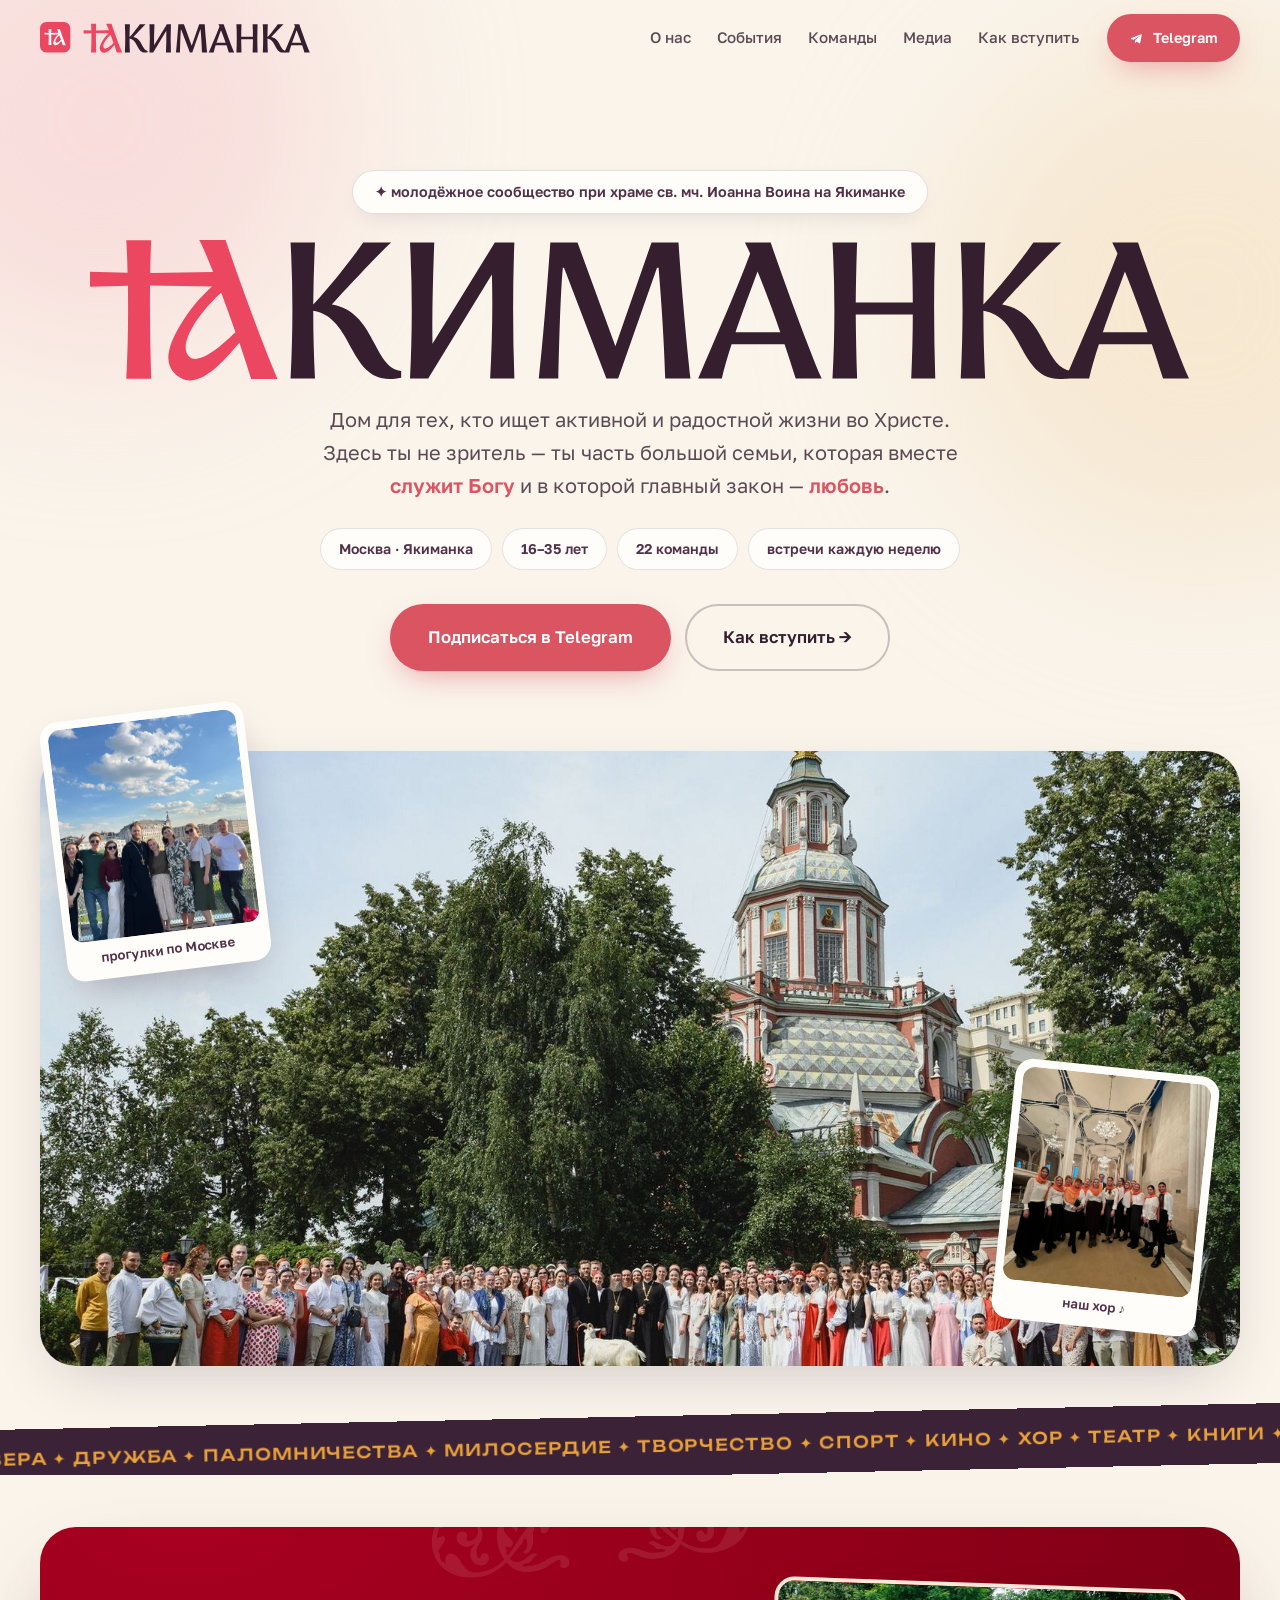
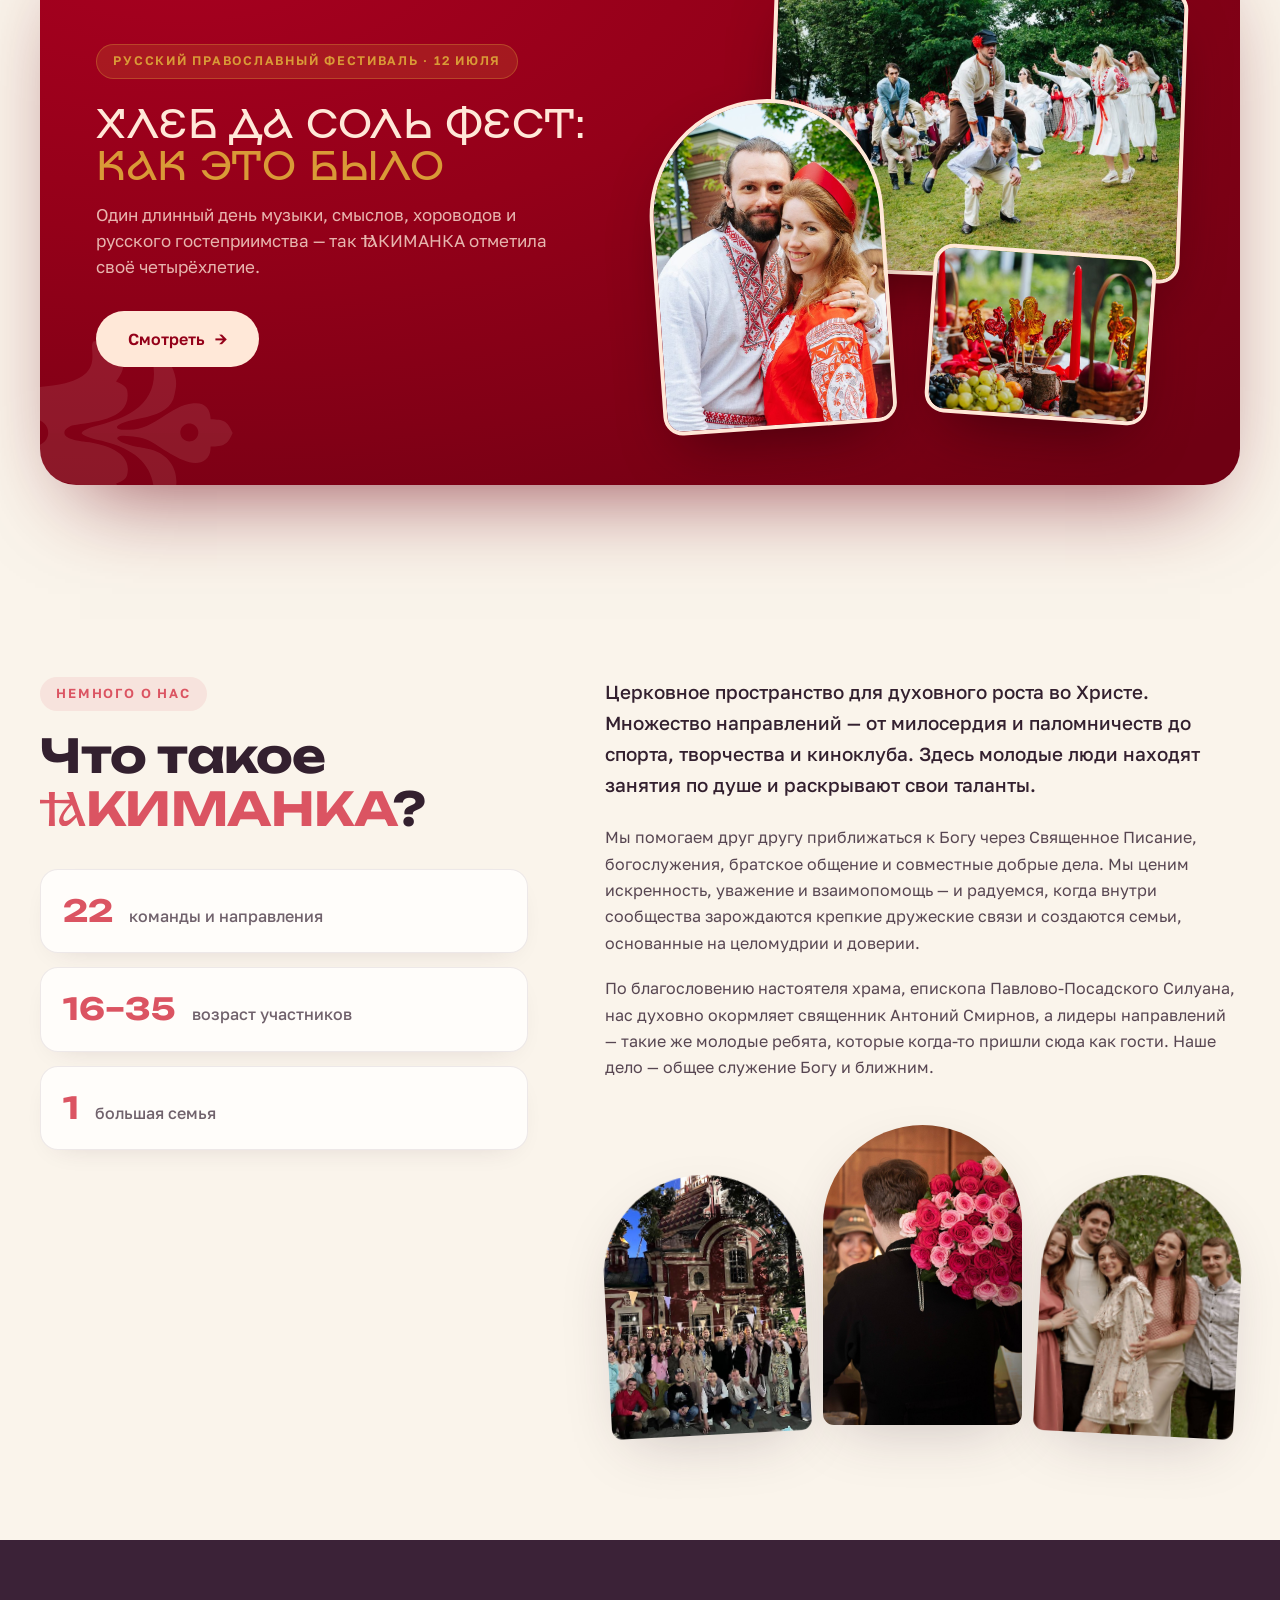
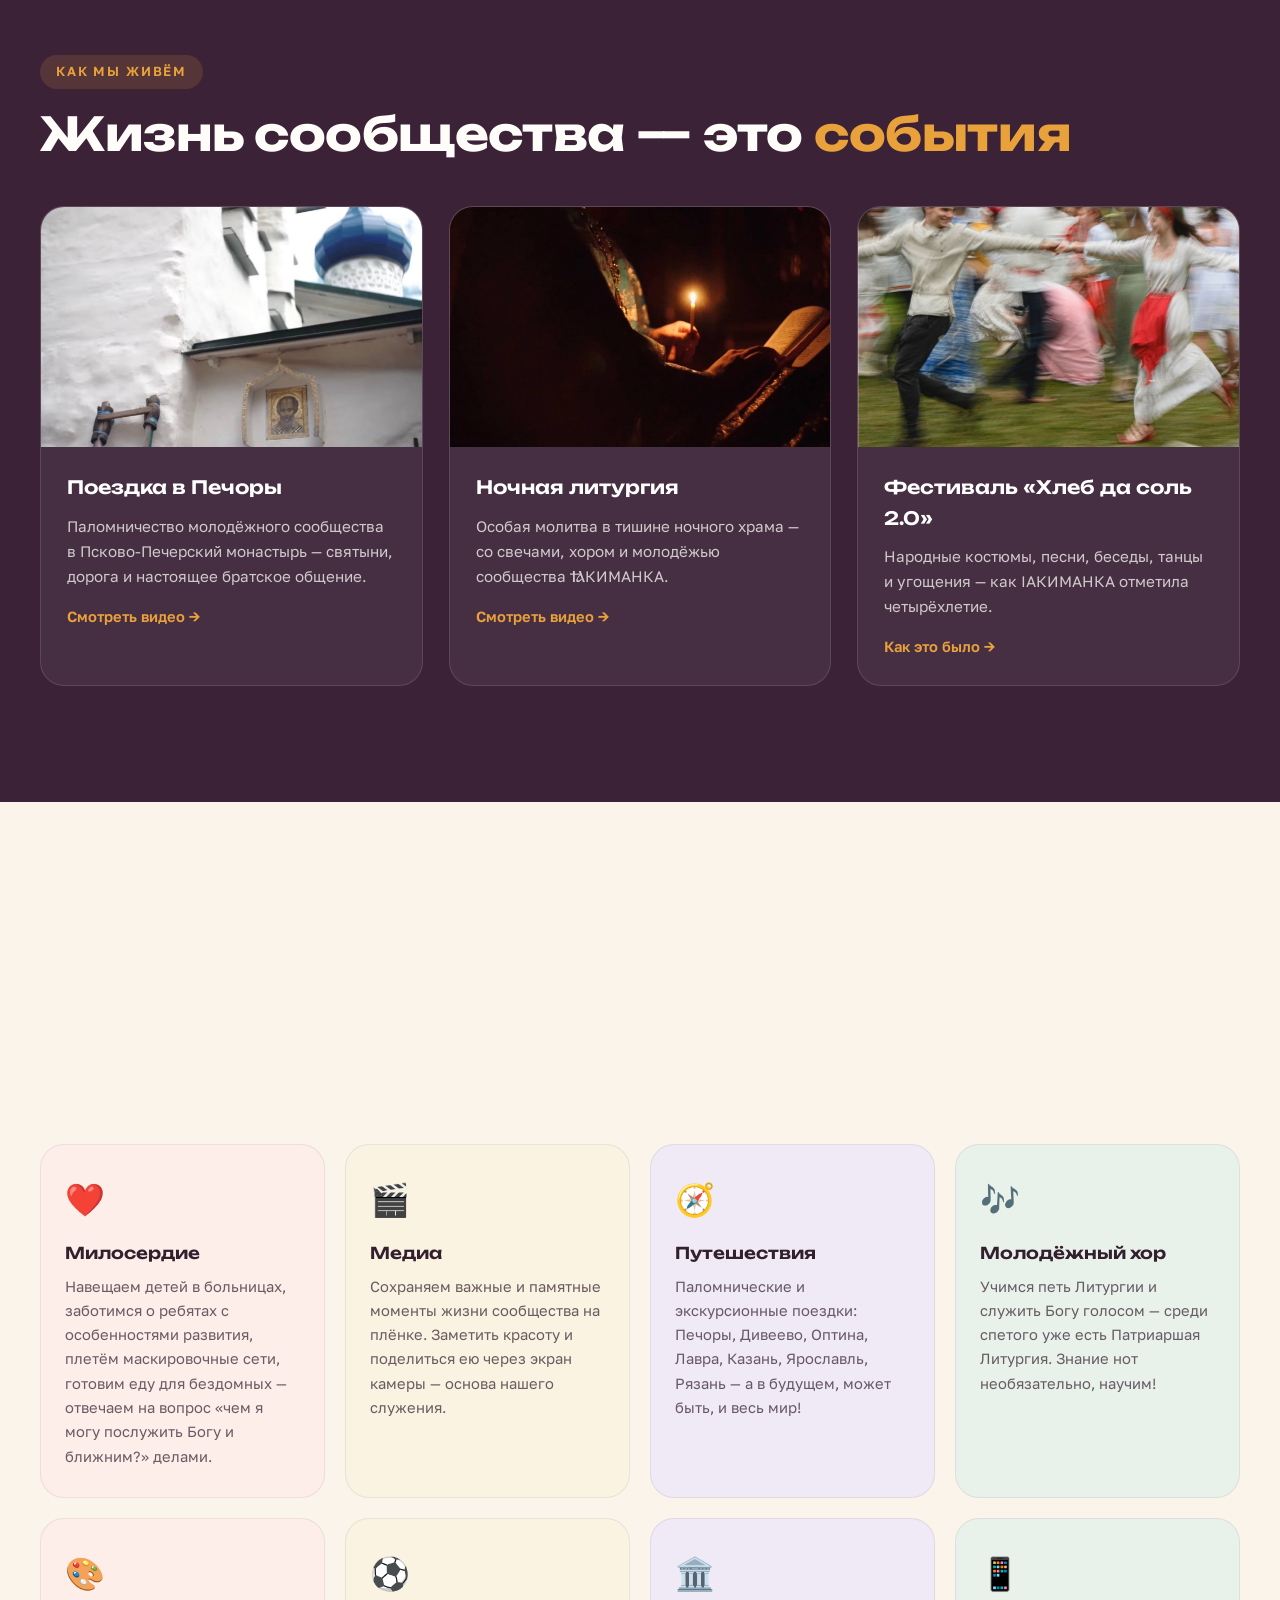
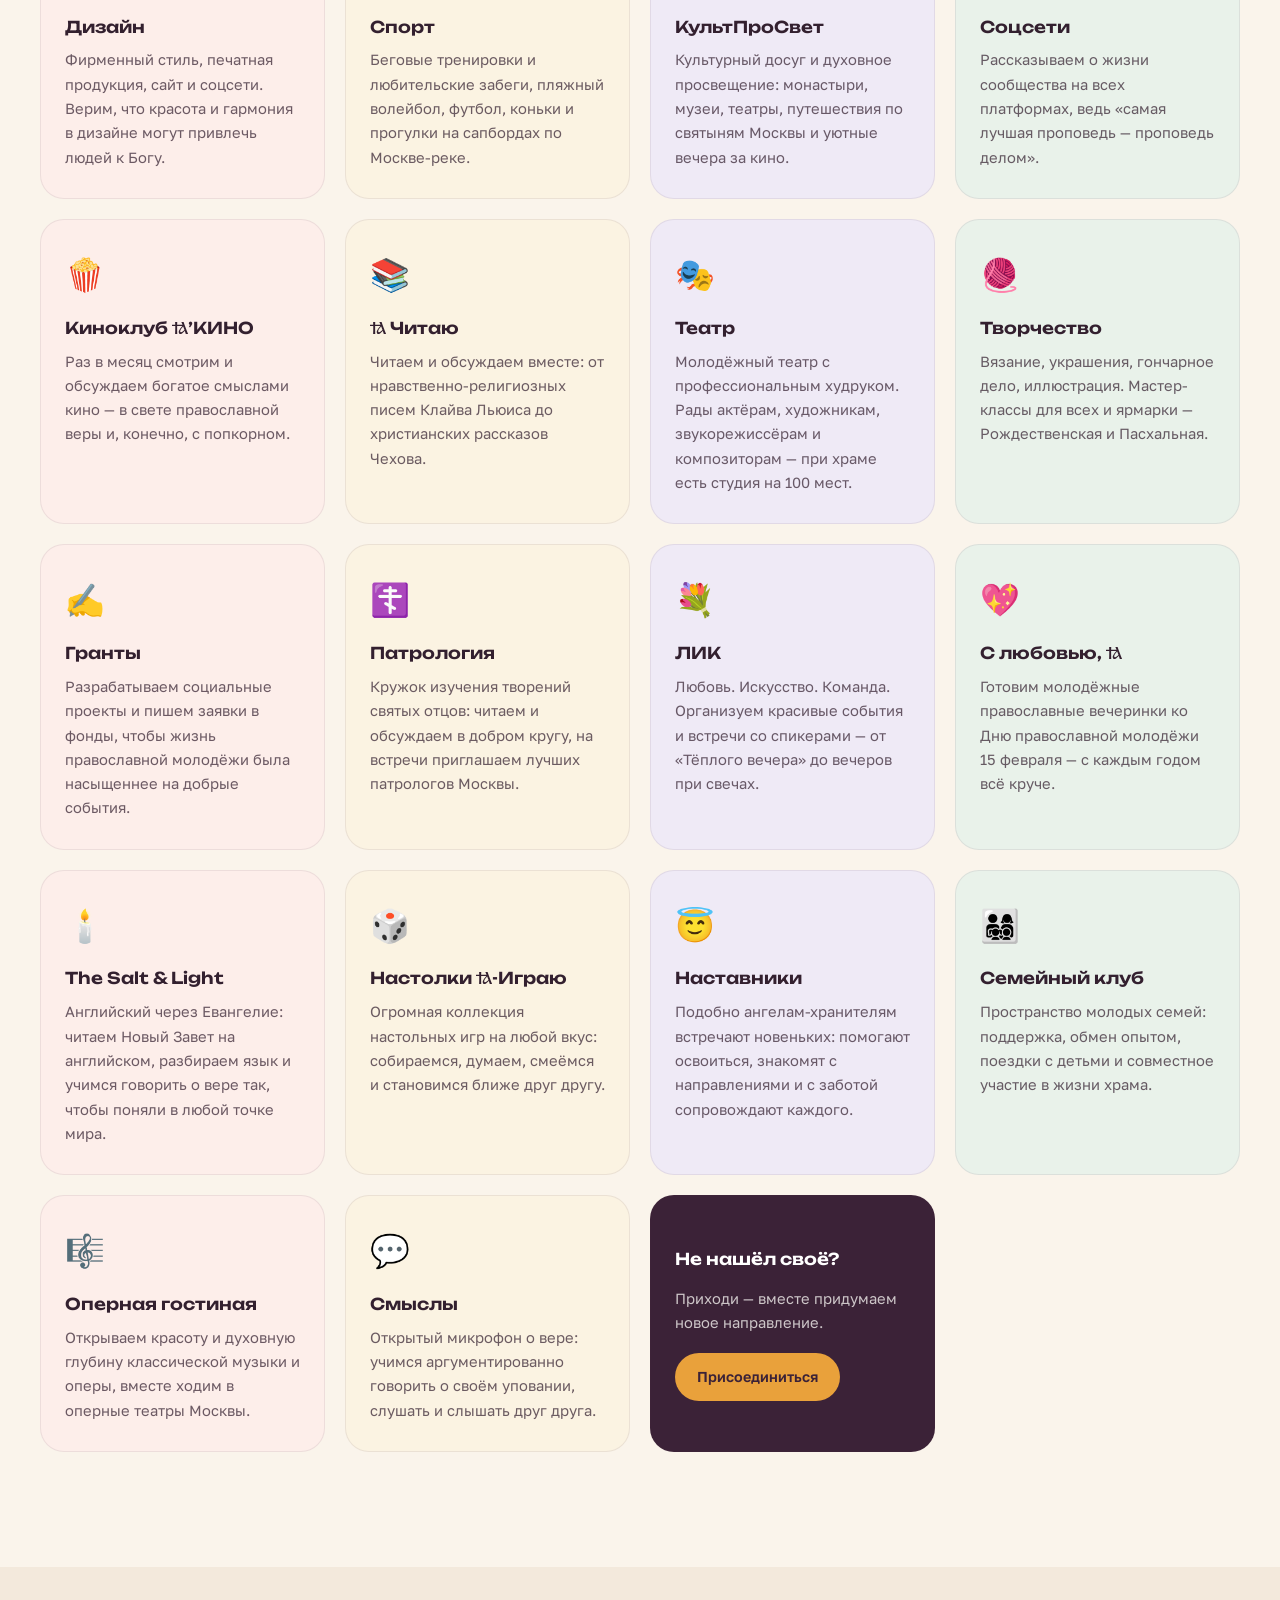
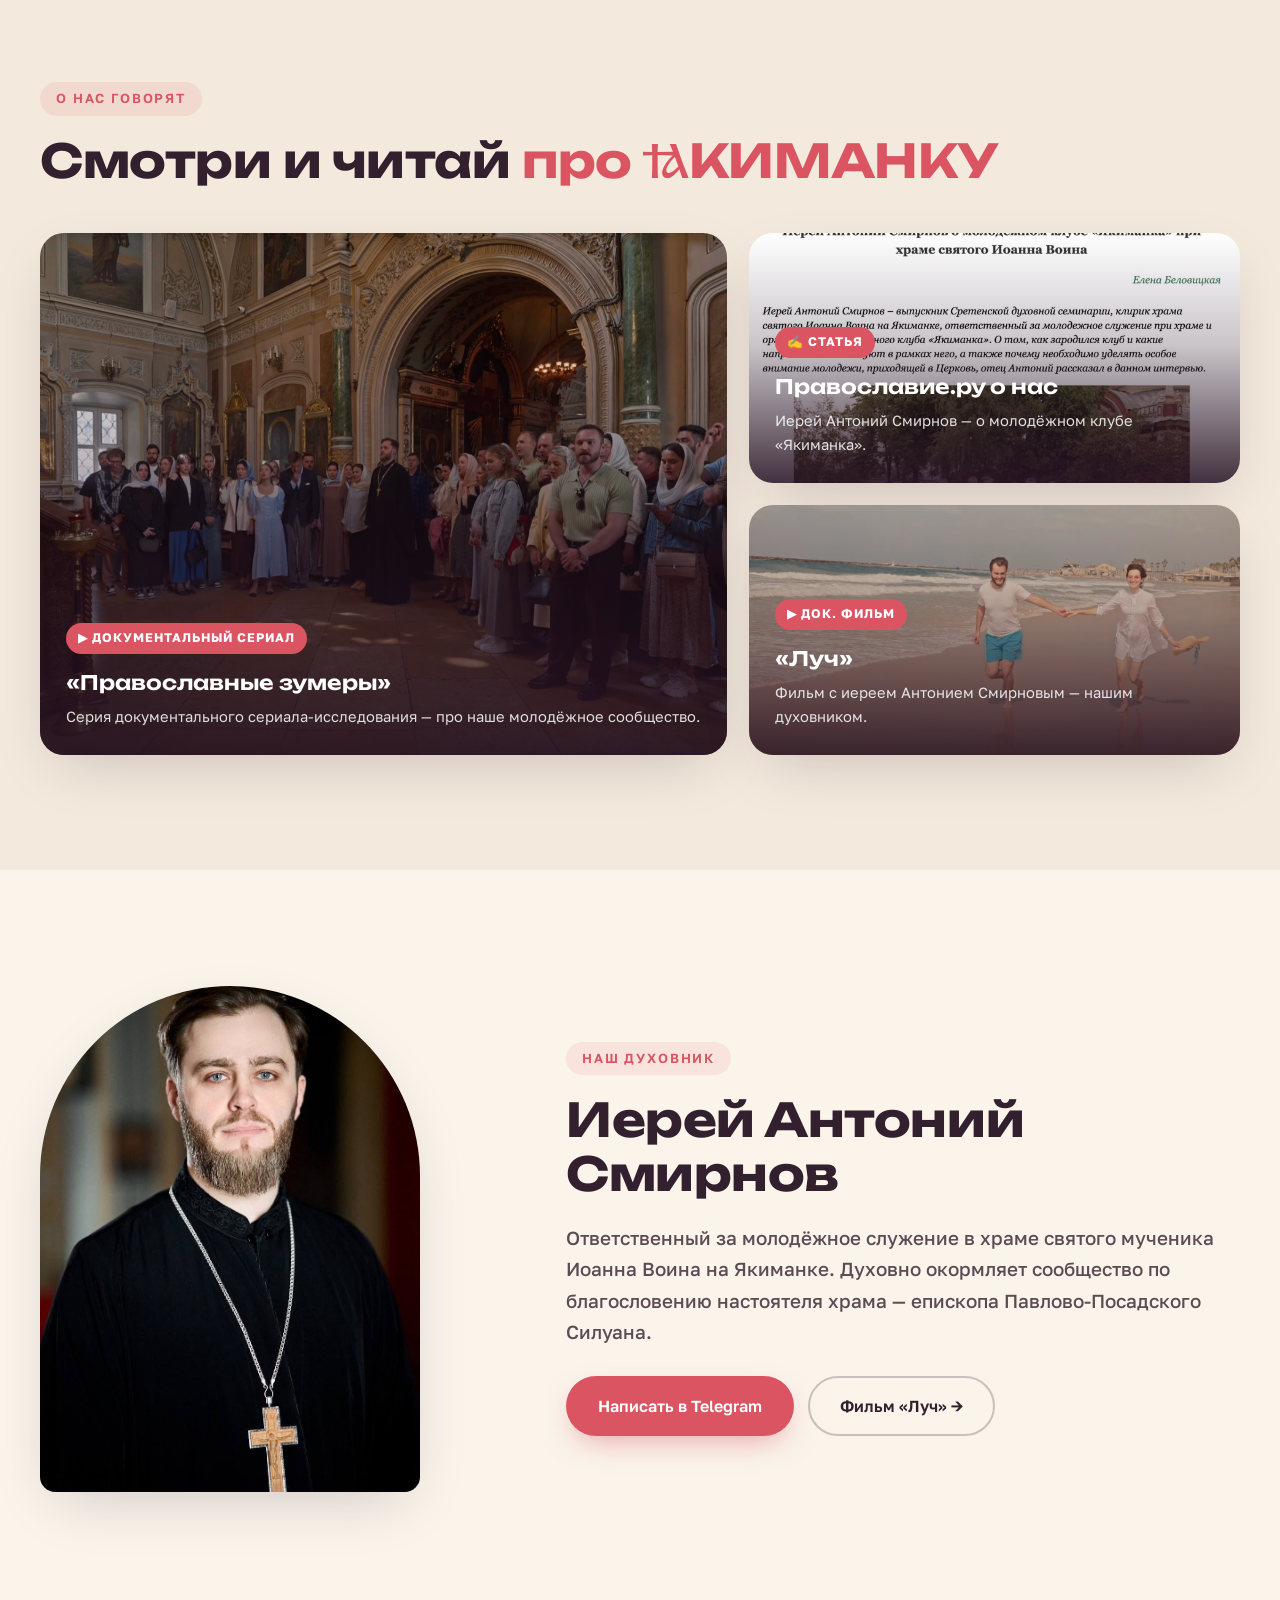
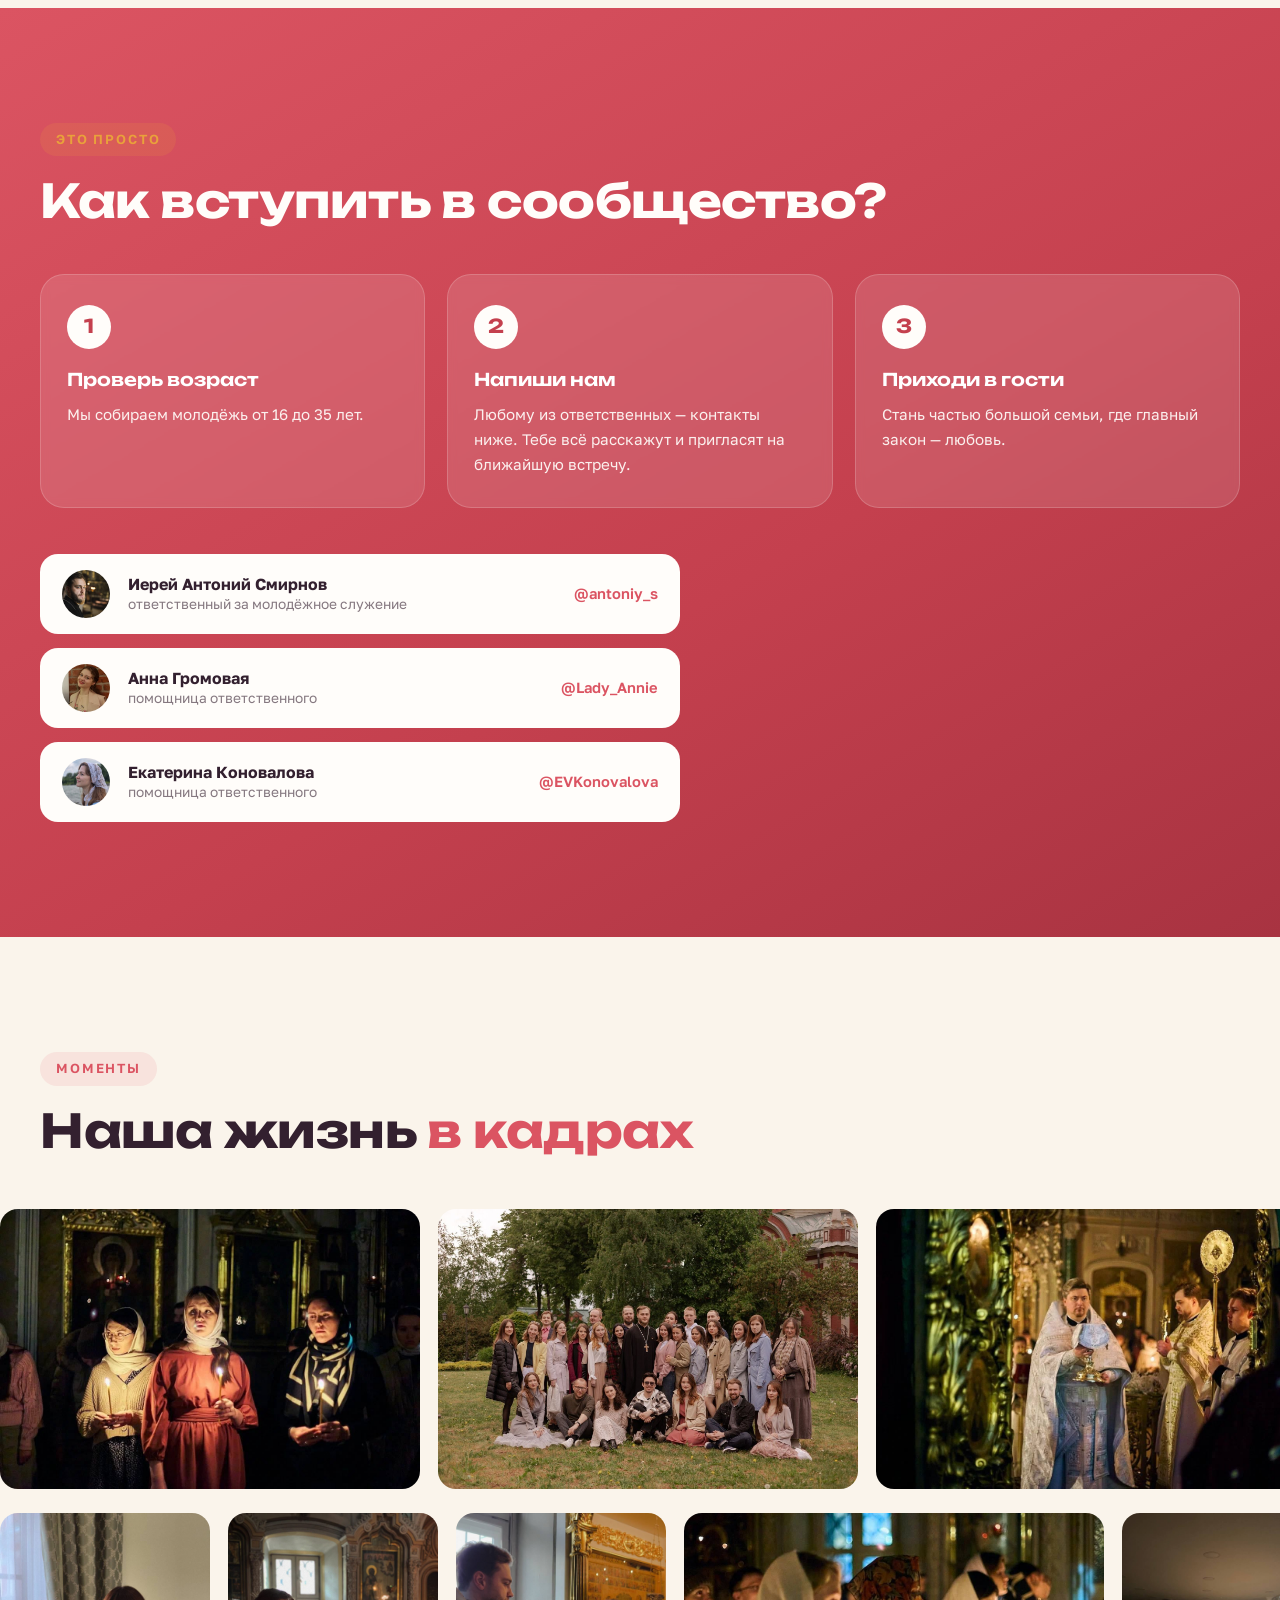
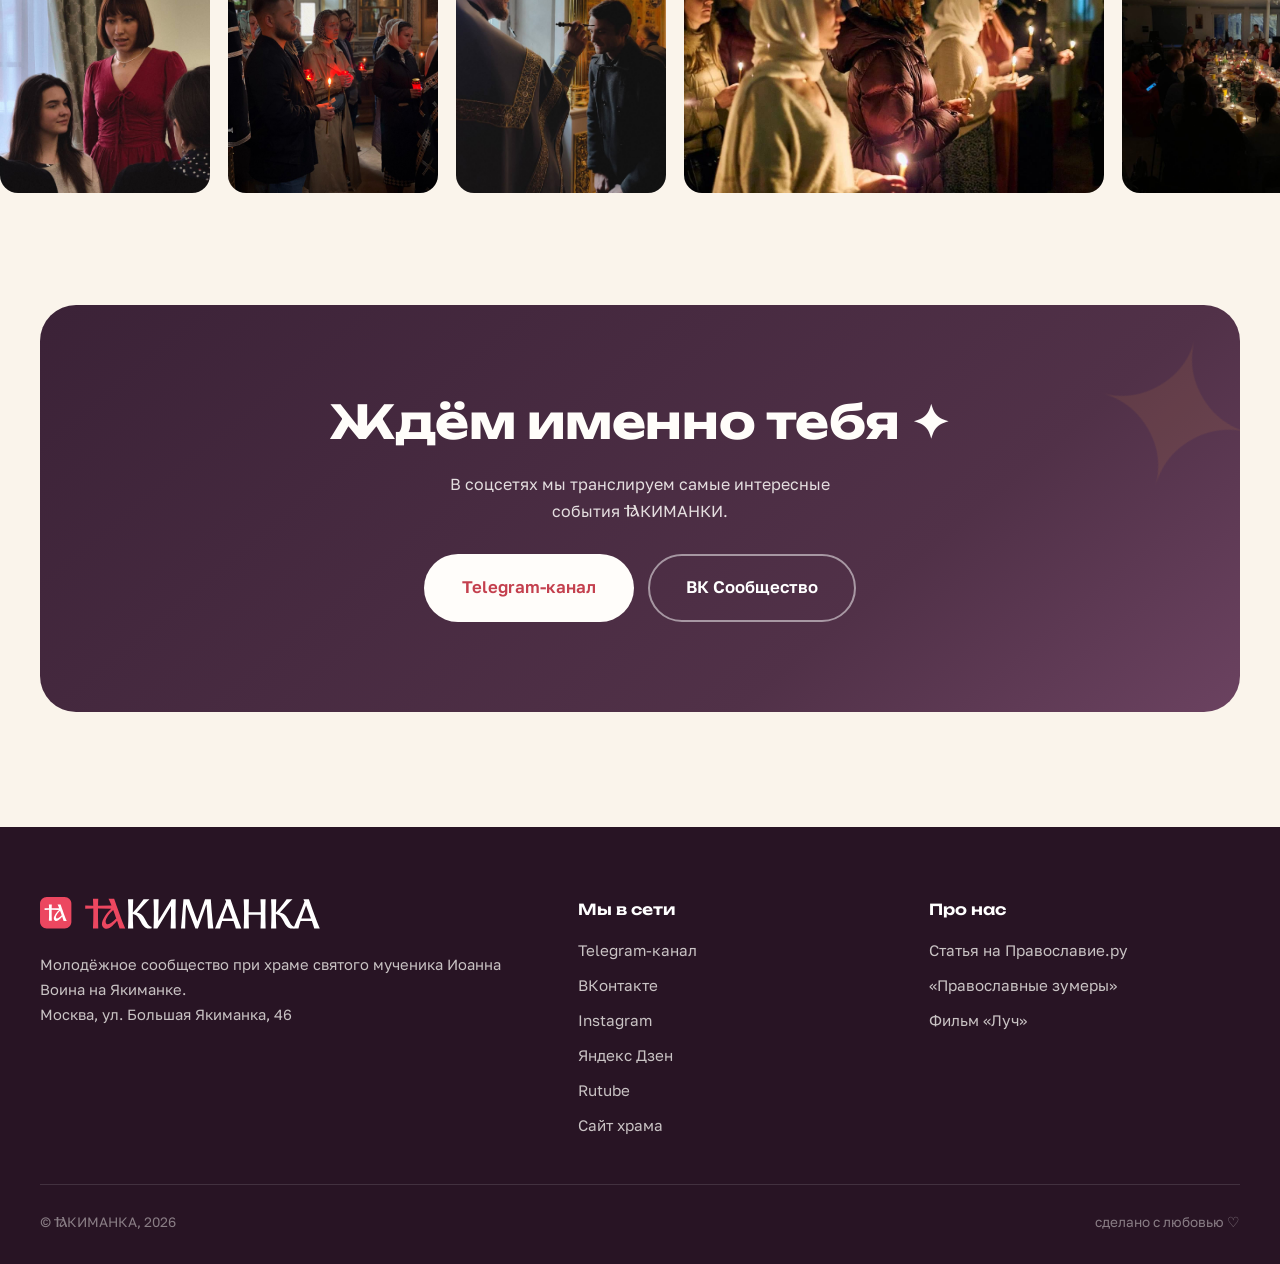
==== commit 53e8d63e: "Tighten festival teaser typography on mobile" ====
--- a/index.html
+++ b/index.html
@@ -11,7 +11,7 @@
   <link rel="preconnect" href="https://fonts.googleapis.com">
   <link rel="preconnect" href="https://fonts.gstatic.com" crossorigin>
   <link href="https://fonts.googleapis.com/css2?family=Unbounded:wght@400;500;600;700;800&family=Golos+Text:wght@400;500;600;700&display=swap" rel="stylesheet">
-  <link rel="stylesheet" href="assets/css/style.css?v=9">
+  <link rel="stylesheet" href="assets/css/style.css?v=10">
 </head>
 <body>
 
@@ -102,7 +102,7 @@
         <span class="fest__ornament fest__ornament--pair" aria-hidden="true"></span>
 
         <div class="fest__copy">
-          <p class="fest__kicker">русский православный фестиваль · 12 июля</p>
+          <p class="fest__kicker"><span class="fest__kicker-long">русский православный </span>фестиваль · 12 июля</p>
           <h2 class="fest__title" id="fest-title">Хлеб да соль фест:<br><span>как это было</span></h2>
           <p class="fest__lead">Один длинный день музыки, смыслов, хороводов и русского гостеприимства — так <span class="nb"><svg class="ya" role="img" aria-label="Я"><use href="#ya"/></svg>КИМАНКА</span> отметила своё четырёхлетие.</p>
           <span class="fest__btn">Смотреть <i aria-hidden="true">→</i></span>
--- a/assets/css/style.css
+++ b/assets/css/style.css
@@ -791,7 +791,19 @@
     border-radius: 28px;
   }
   .fest__copy { order: 1; }
-  .fest__lead { margin-bottom: 24px; }
+  .fest__lead { margin-bottom: 24px; font-size: 1rem; }
+
+  /* заголовок в две строки вместо трёх */
+  .fest__title { font-size: clamp(1.5rem, 6.6vw, 2rem); }
+
+  /* плашка не должна переноситься */
+  .fest__kicker-long { display: none; }
+  .fest__kicker {
+    font-size: .72rem;
+    letter-spacing: .12em;
+    padding: 5px 14px;
+    margin-bottom: 16px;
+  }
   .fest__ornament--birds { right: -34px; top: -46px; width: 190px; height: 146px; }
   .fest__ornament--pair { display: none; }
 
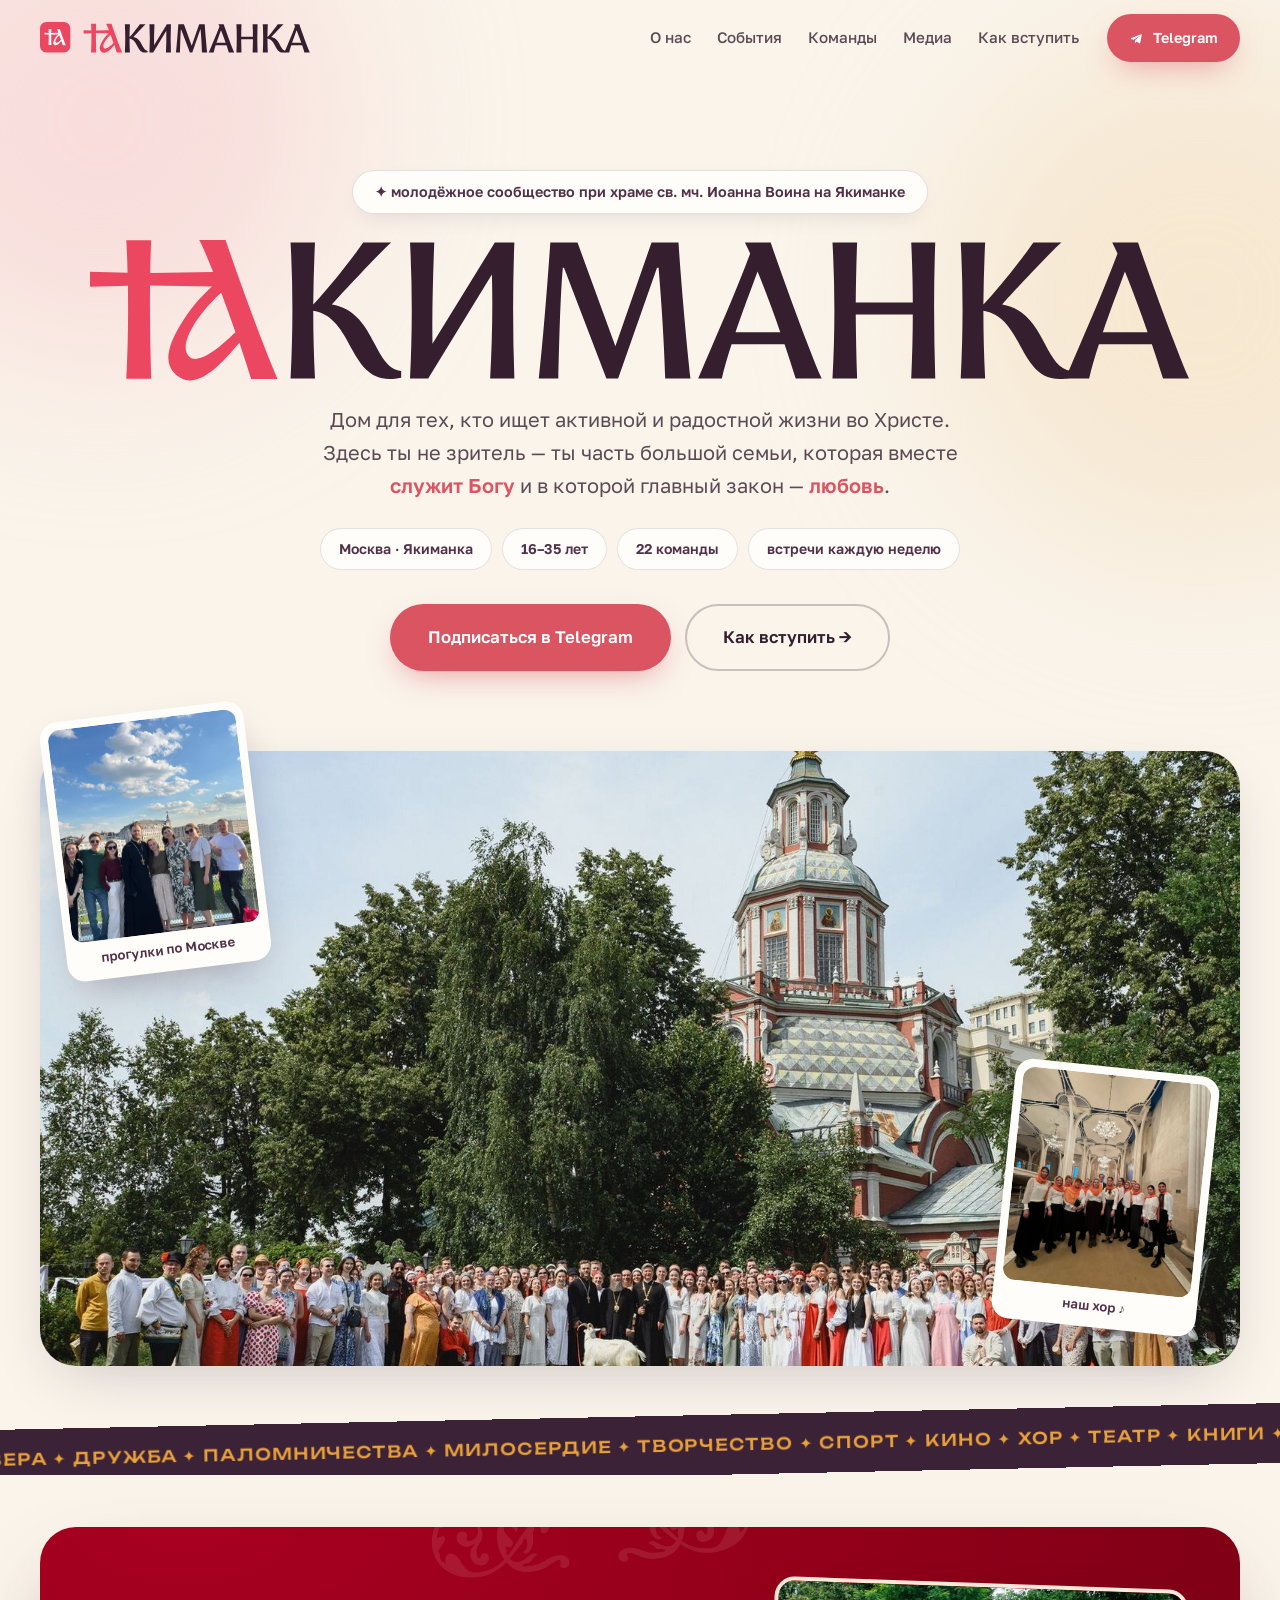
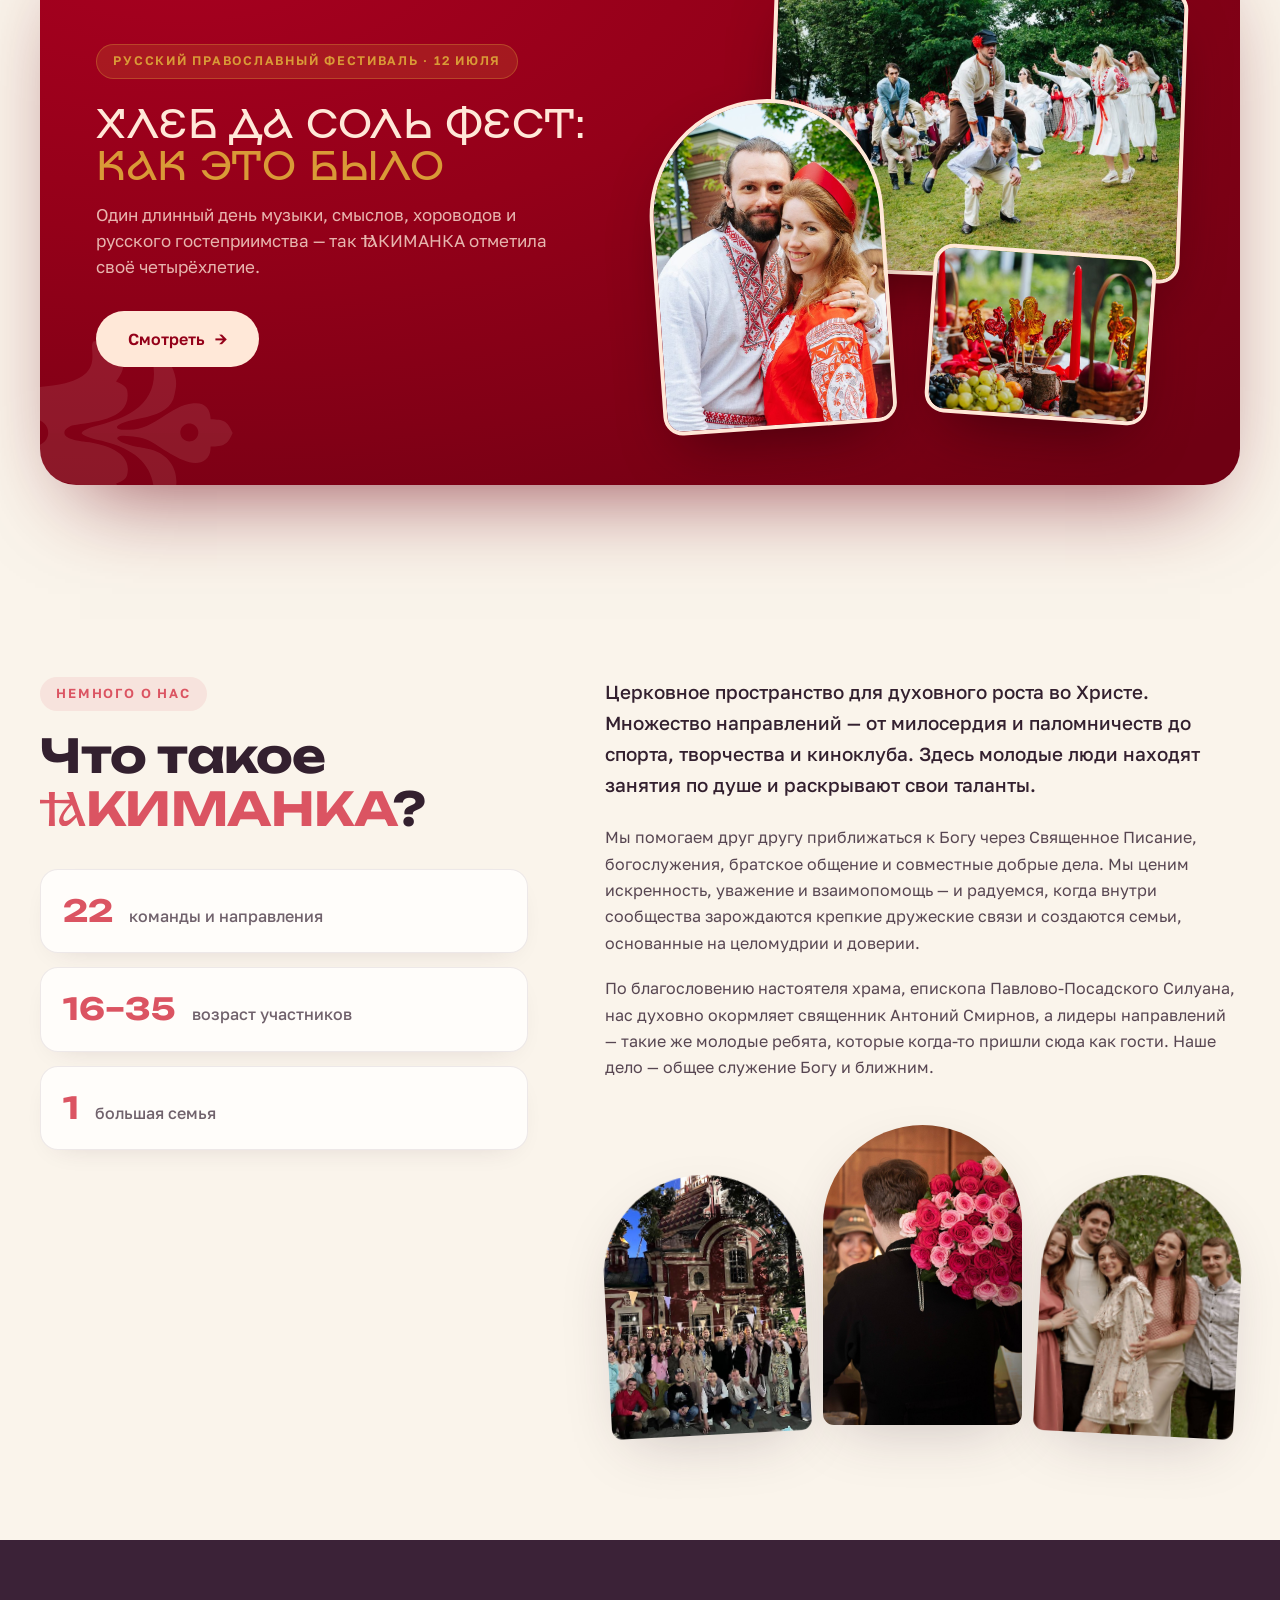
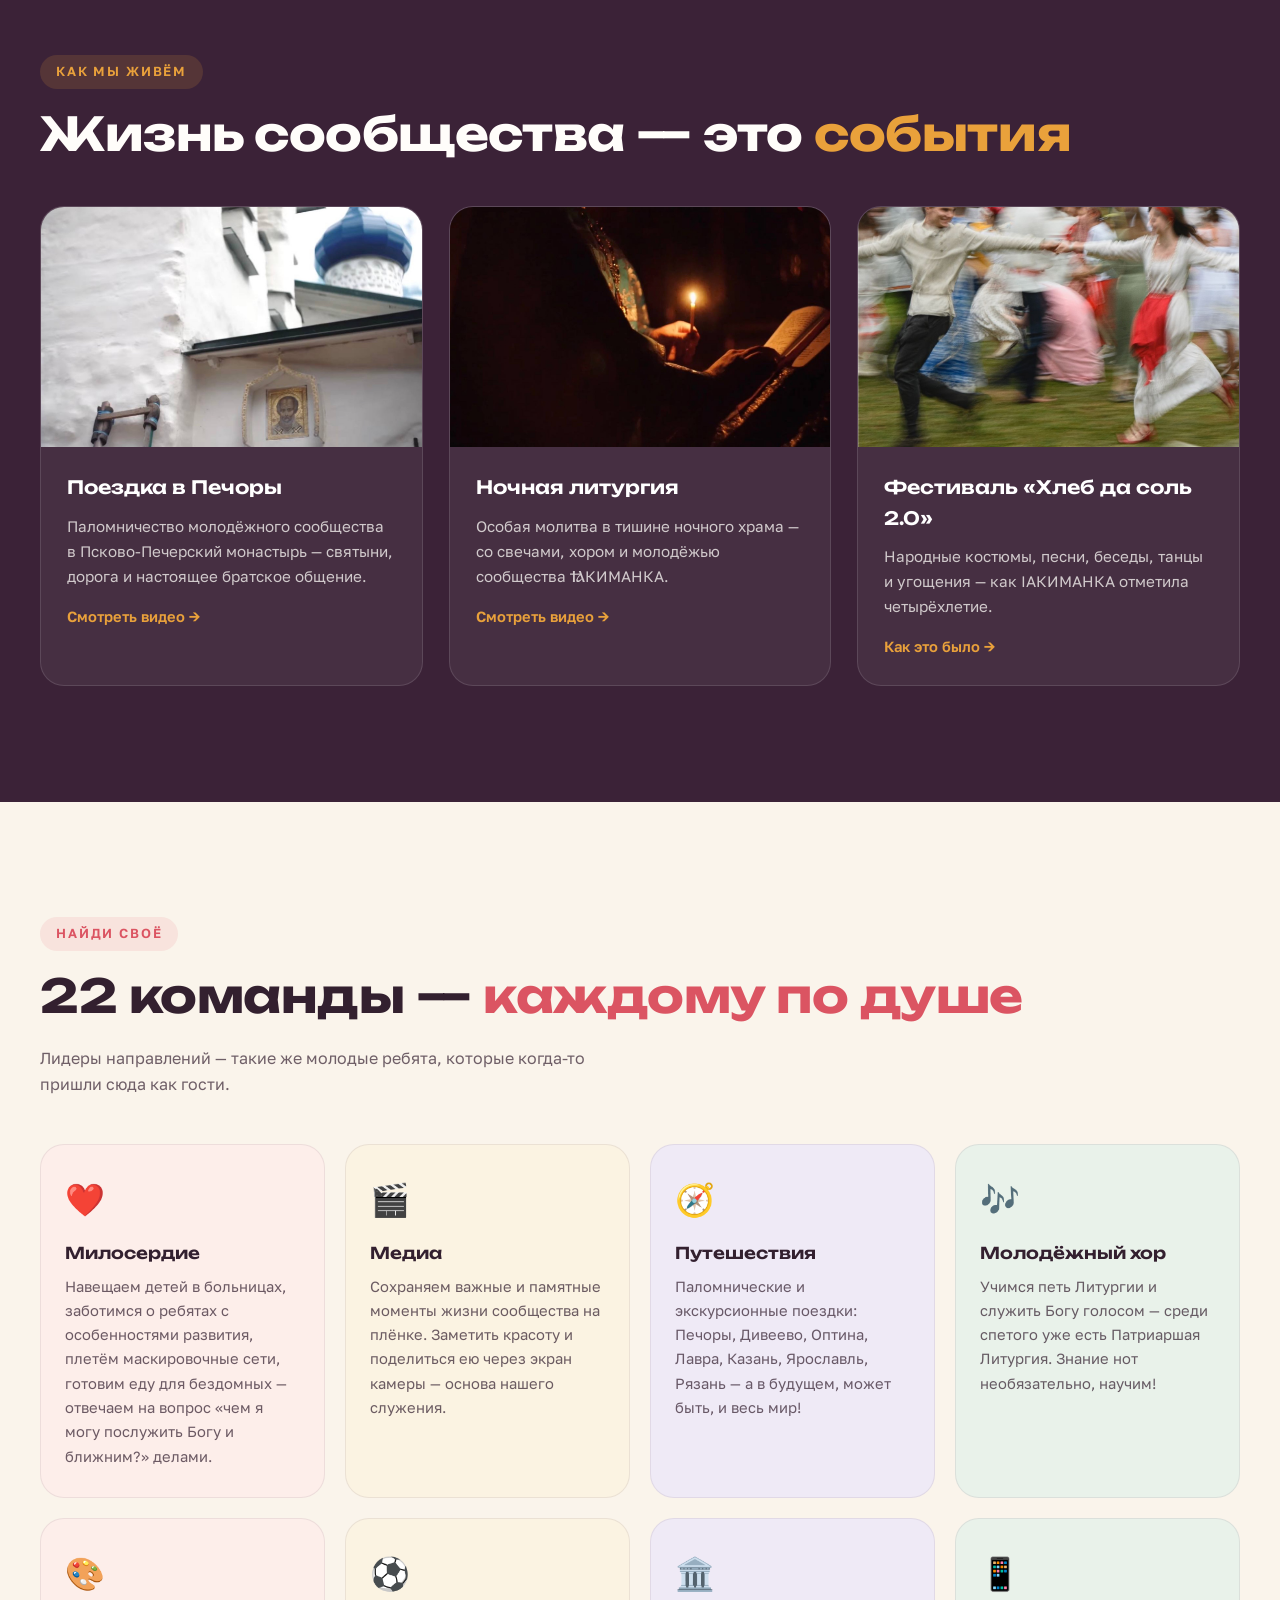
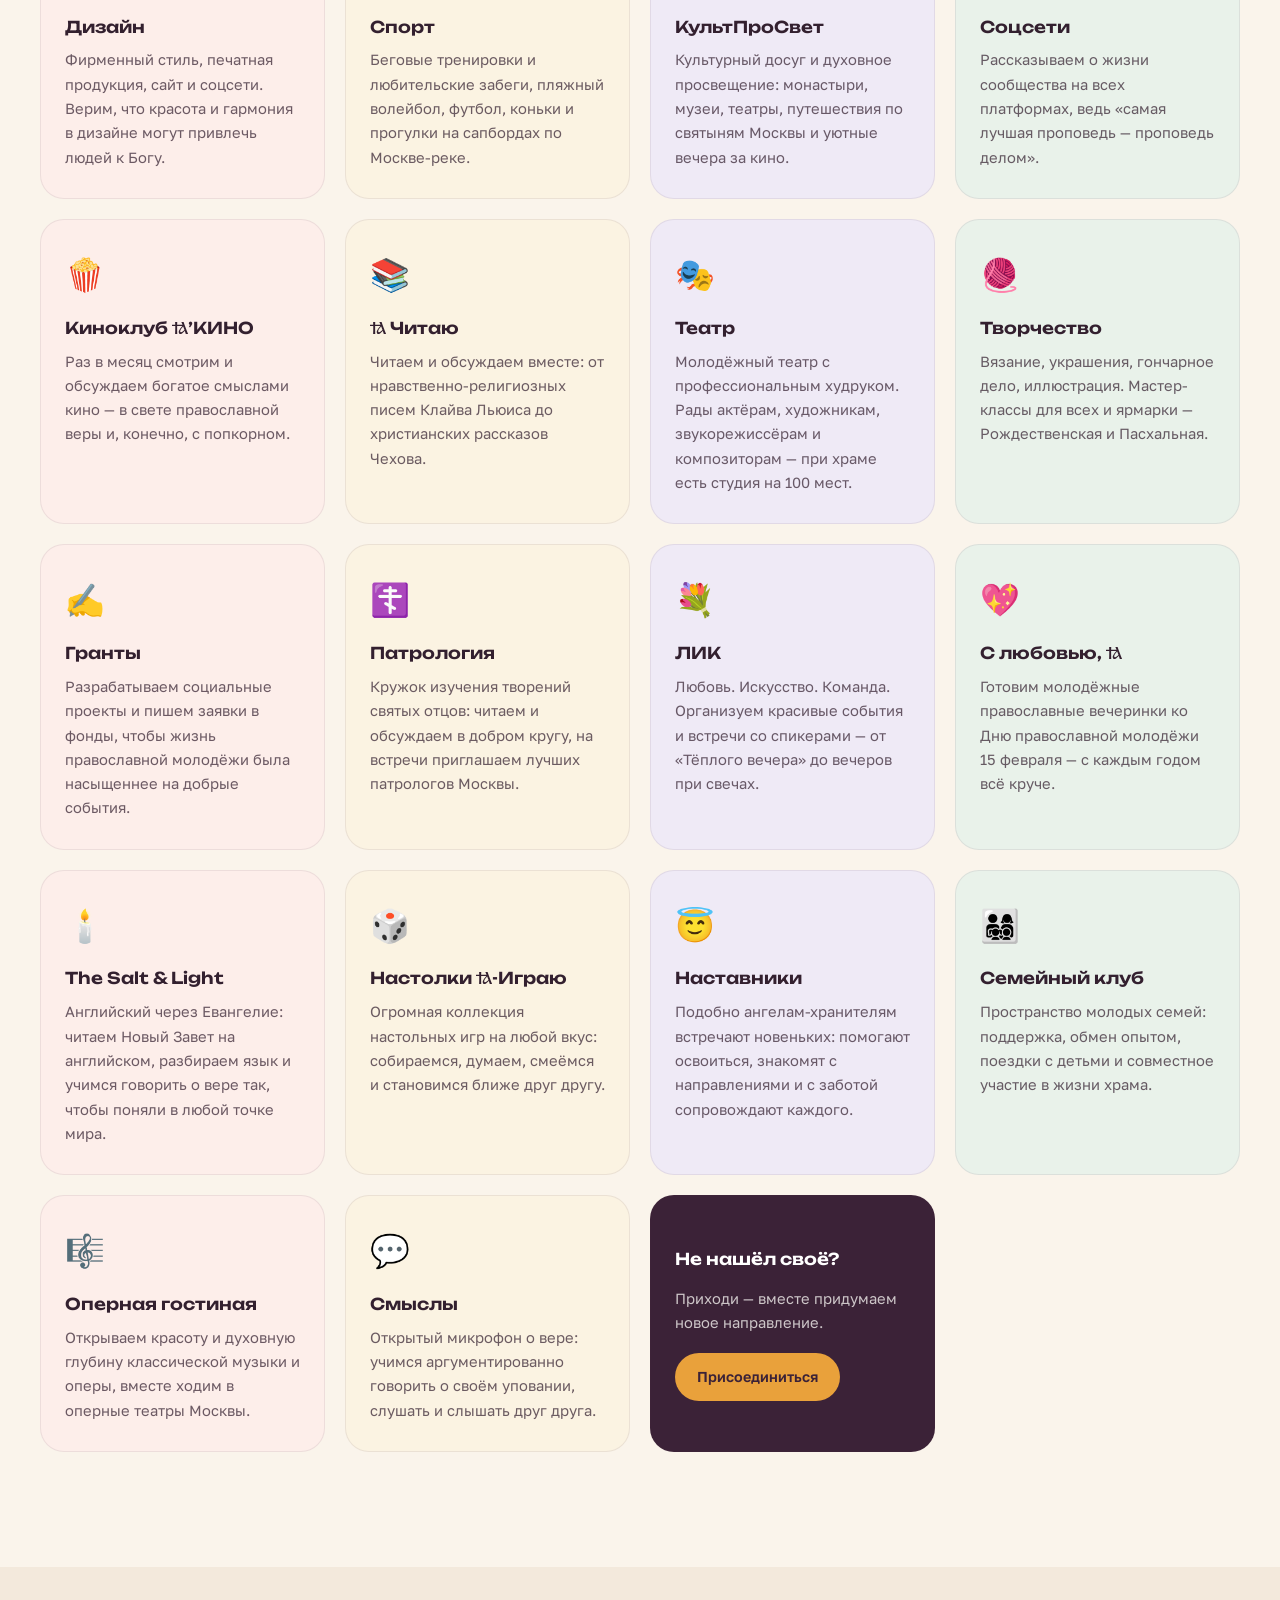
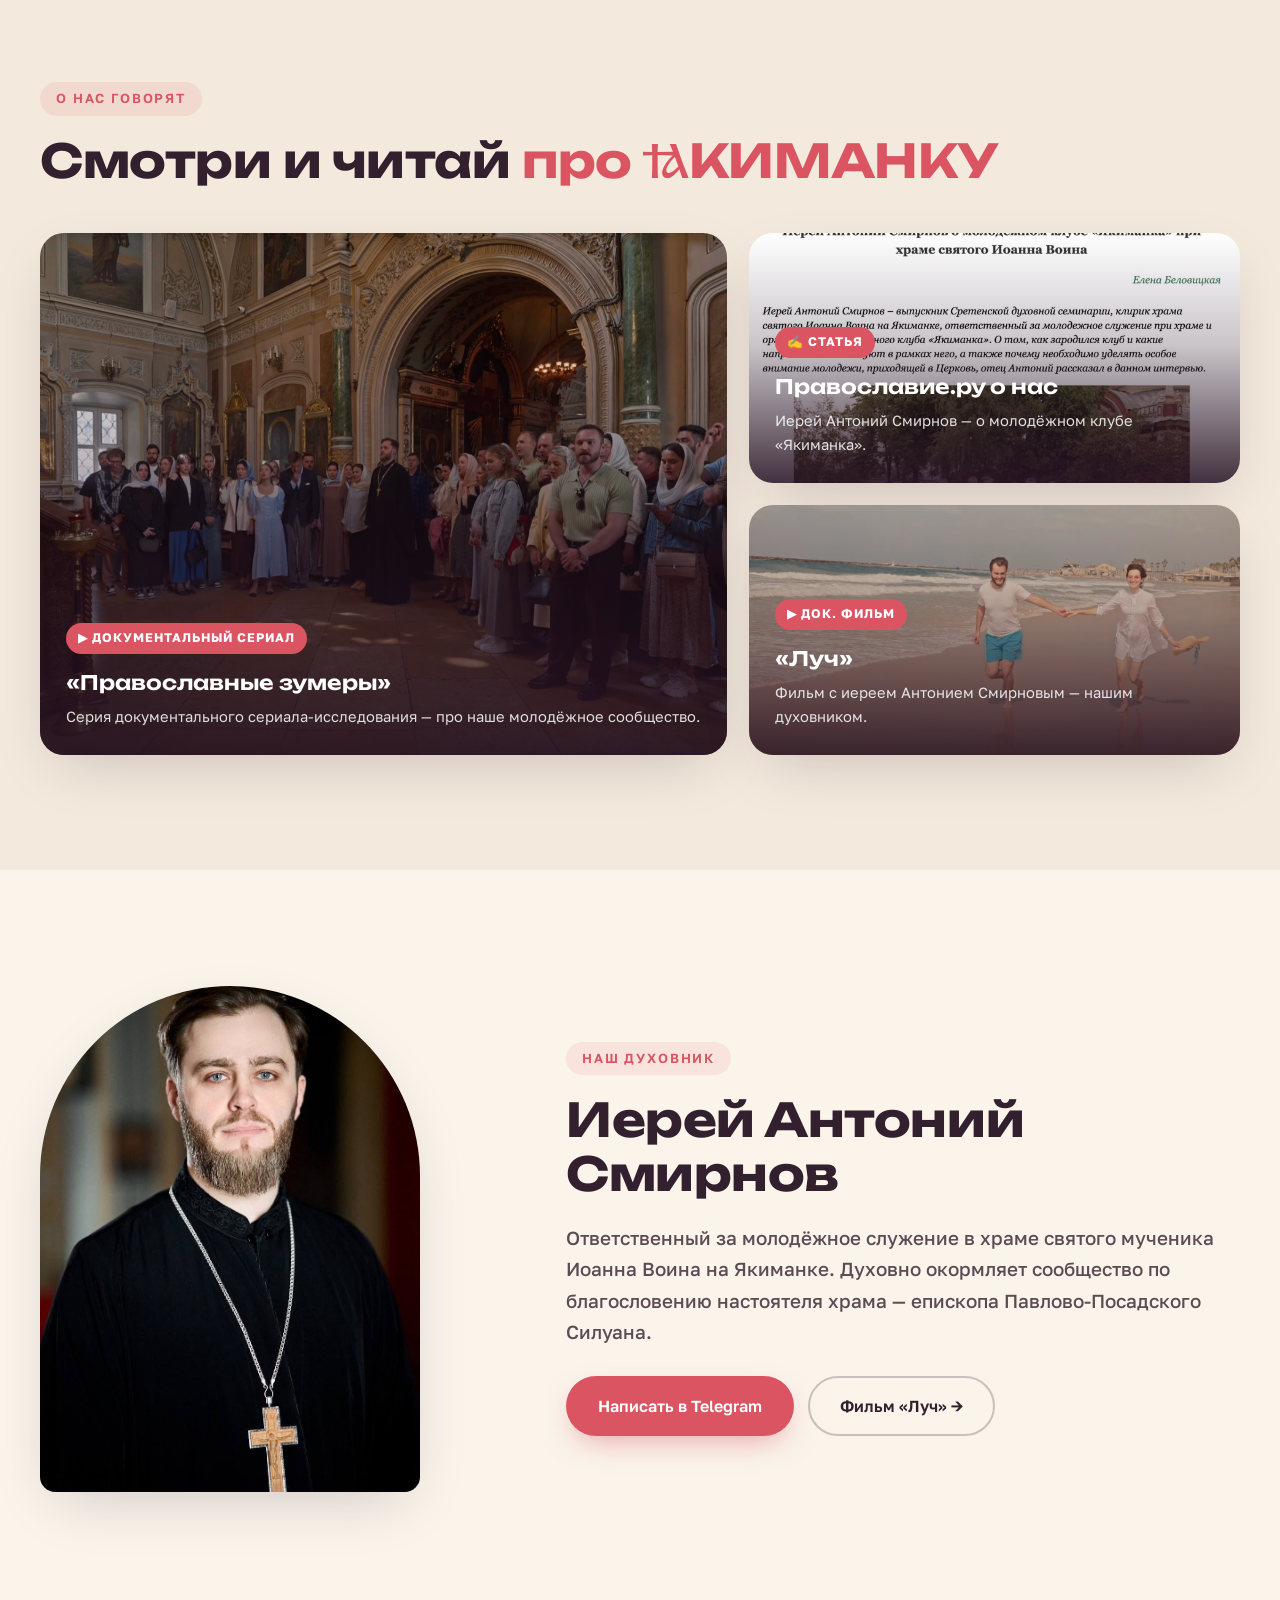
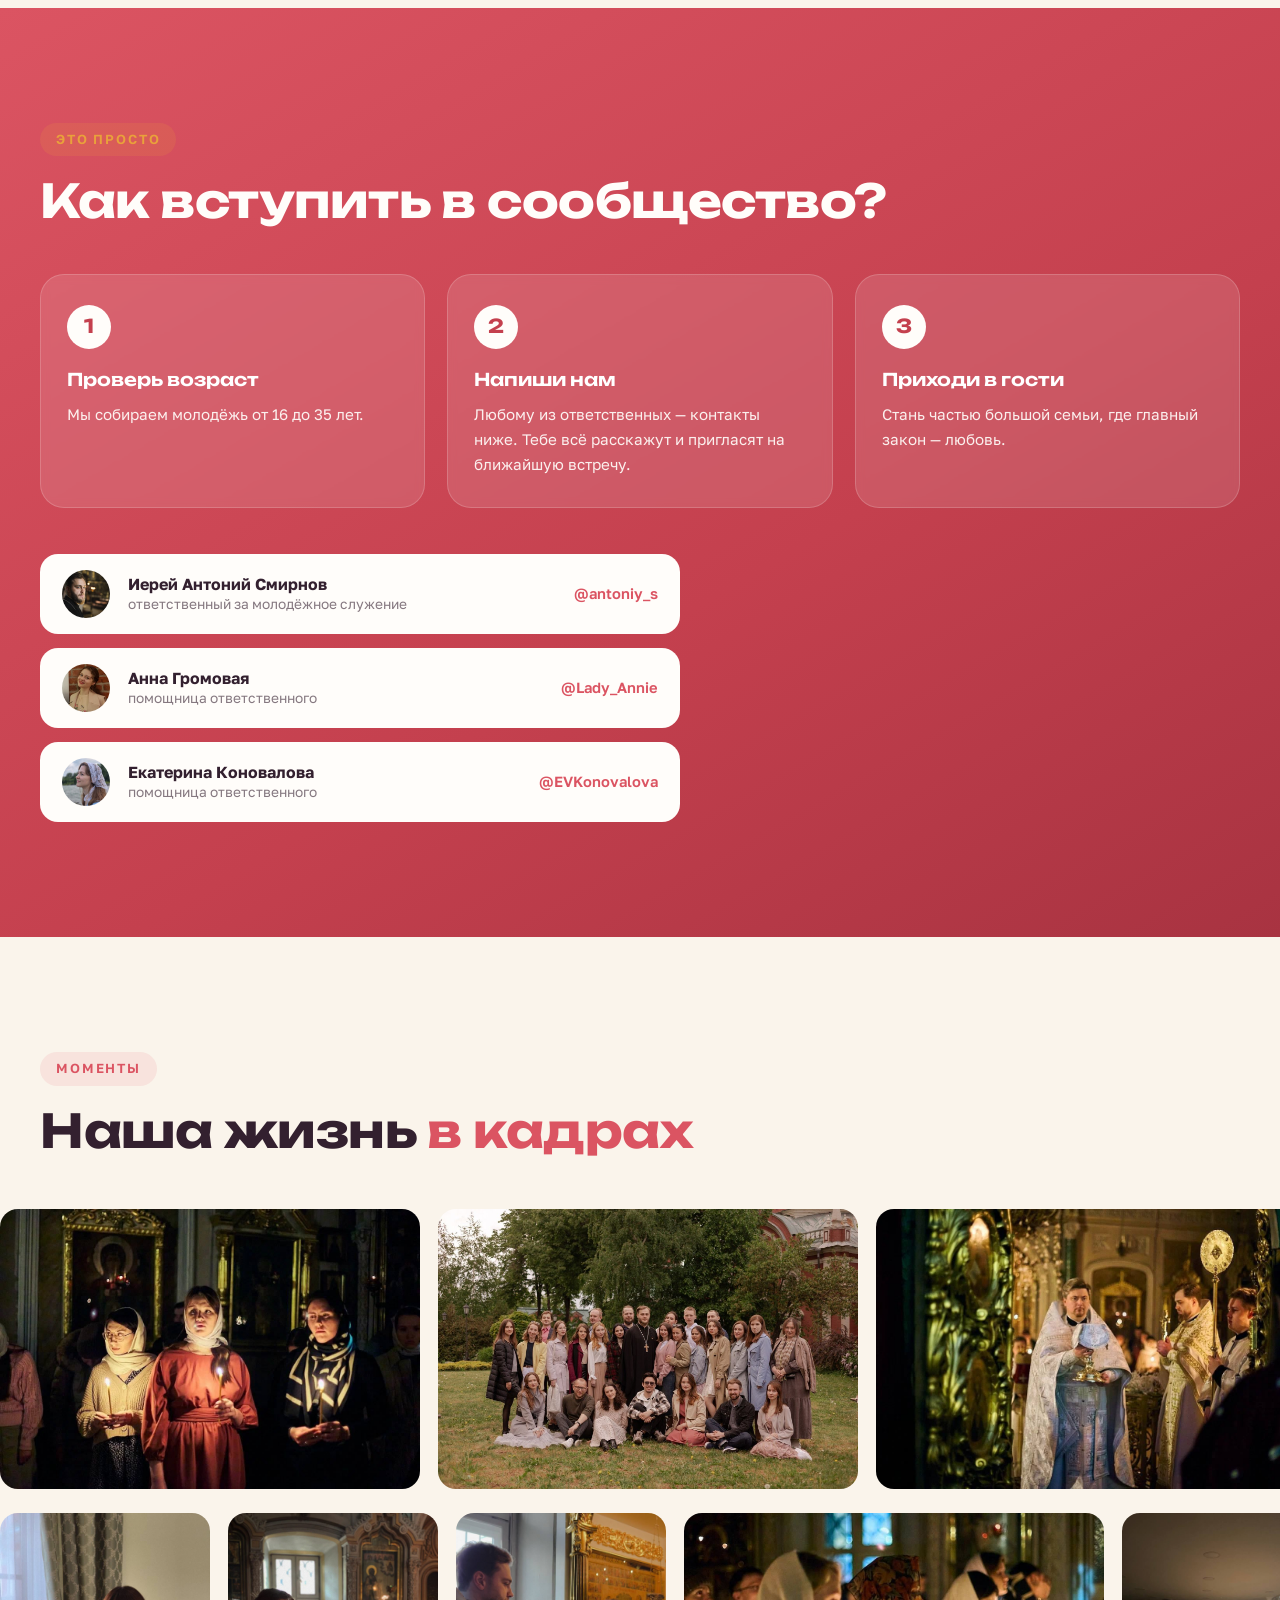
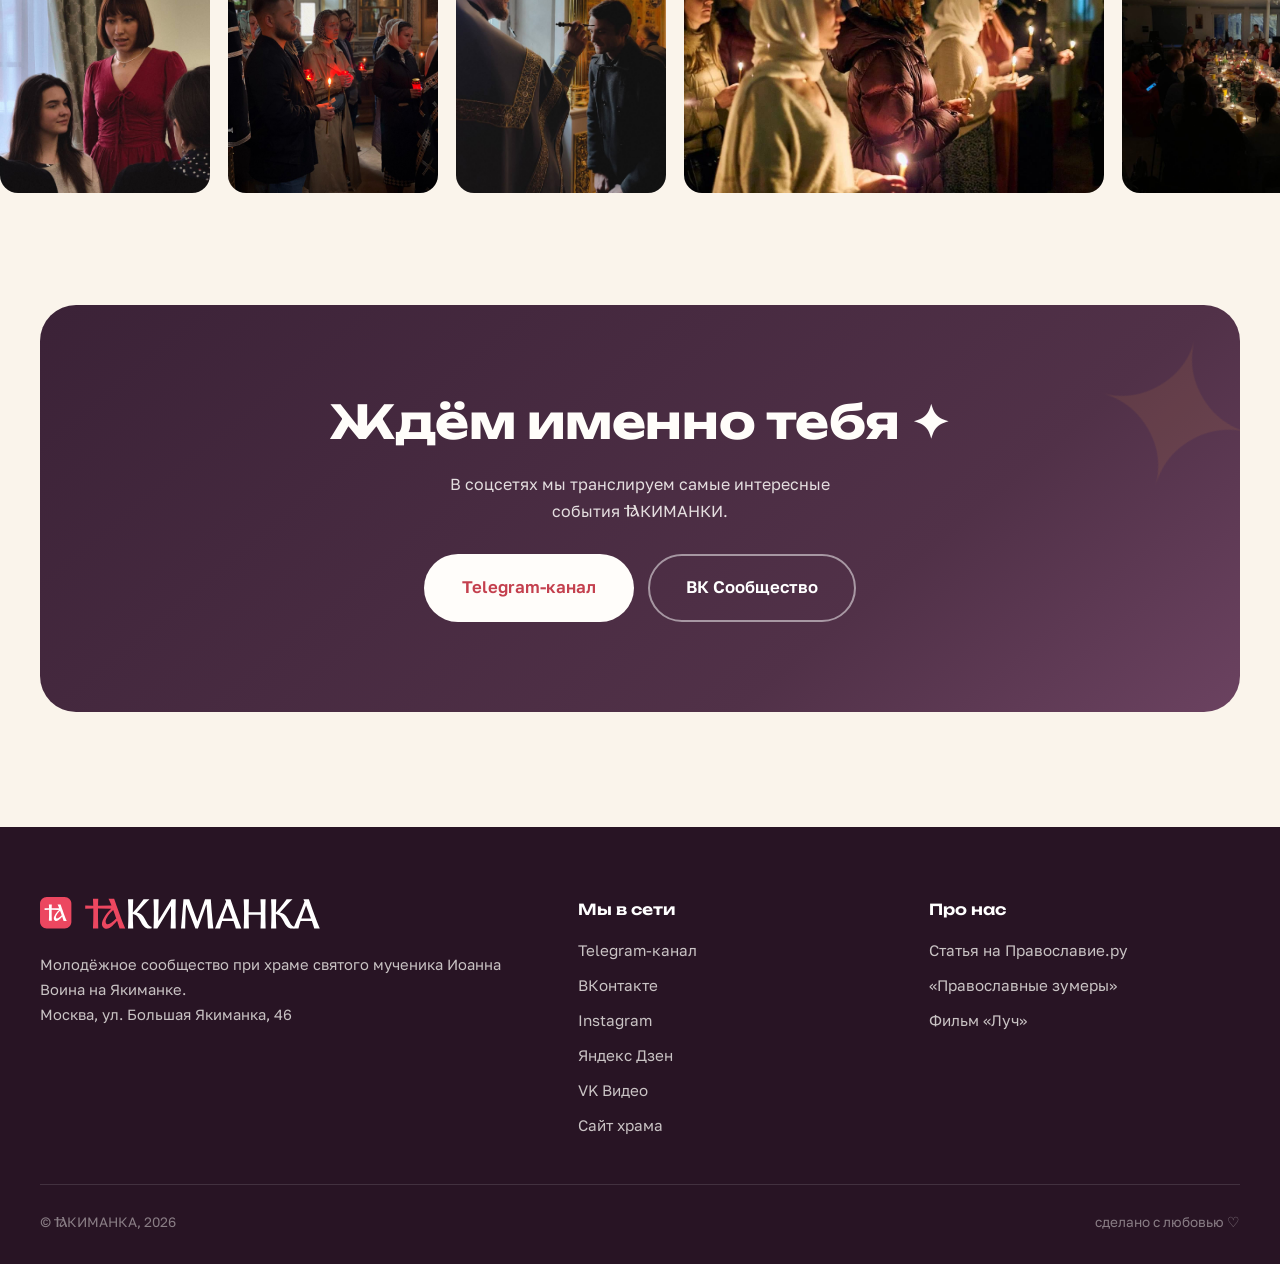
==== commit 1cbe63ba: "Replace festival Rutube video with VK Video" ====
--- a/index.html
+++ b/index.html
@@ -361,7 +361,7 @@
       <a href="https://vk.com/iakimankaorthodox" target="_blank" rel="noopener">ВКонтакте</a>
       <a href="https://www.instagram.com/iakimanka_mk?igsh=MXNzdzJ5MjdqajgwdA==" target="_blank" rel="noopener">Instagram</a>
       <a href="https://dzen.ru/iakimanka" target="_blank" rel="noopener">Яндекс Дзен</a>
-      <a href="https://rutube.ru/video/3c5d963520799208800196975ae7e7e9/" target="_blank" rel="noopener">Rutube</a>
+      <a href="https://vkvideo.ru/video-220522145_456239446?t=34s" target="_blank" rel="noopener">VK Видео</a>
       <a href="https://hram-ioanna-voina.ru" target="_blank" rel="noopener">Сайт храма</a>
     </div>
     <div class="footer__col">
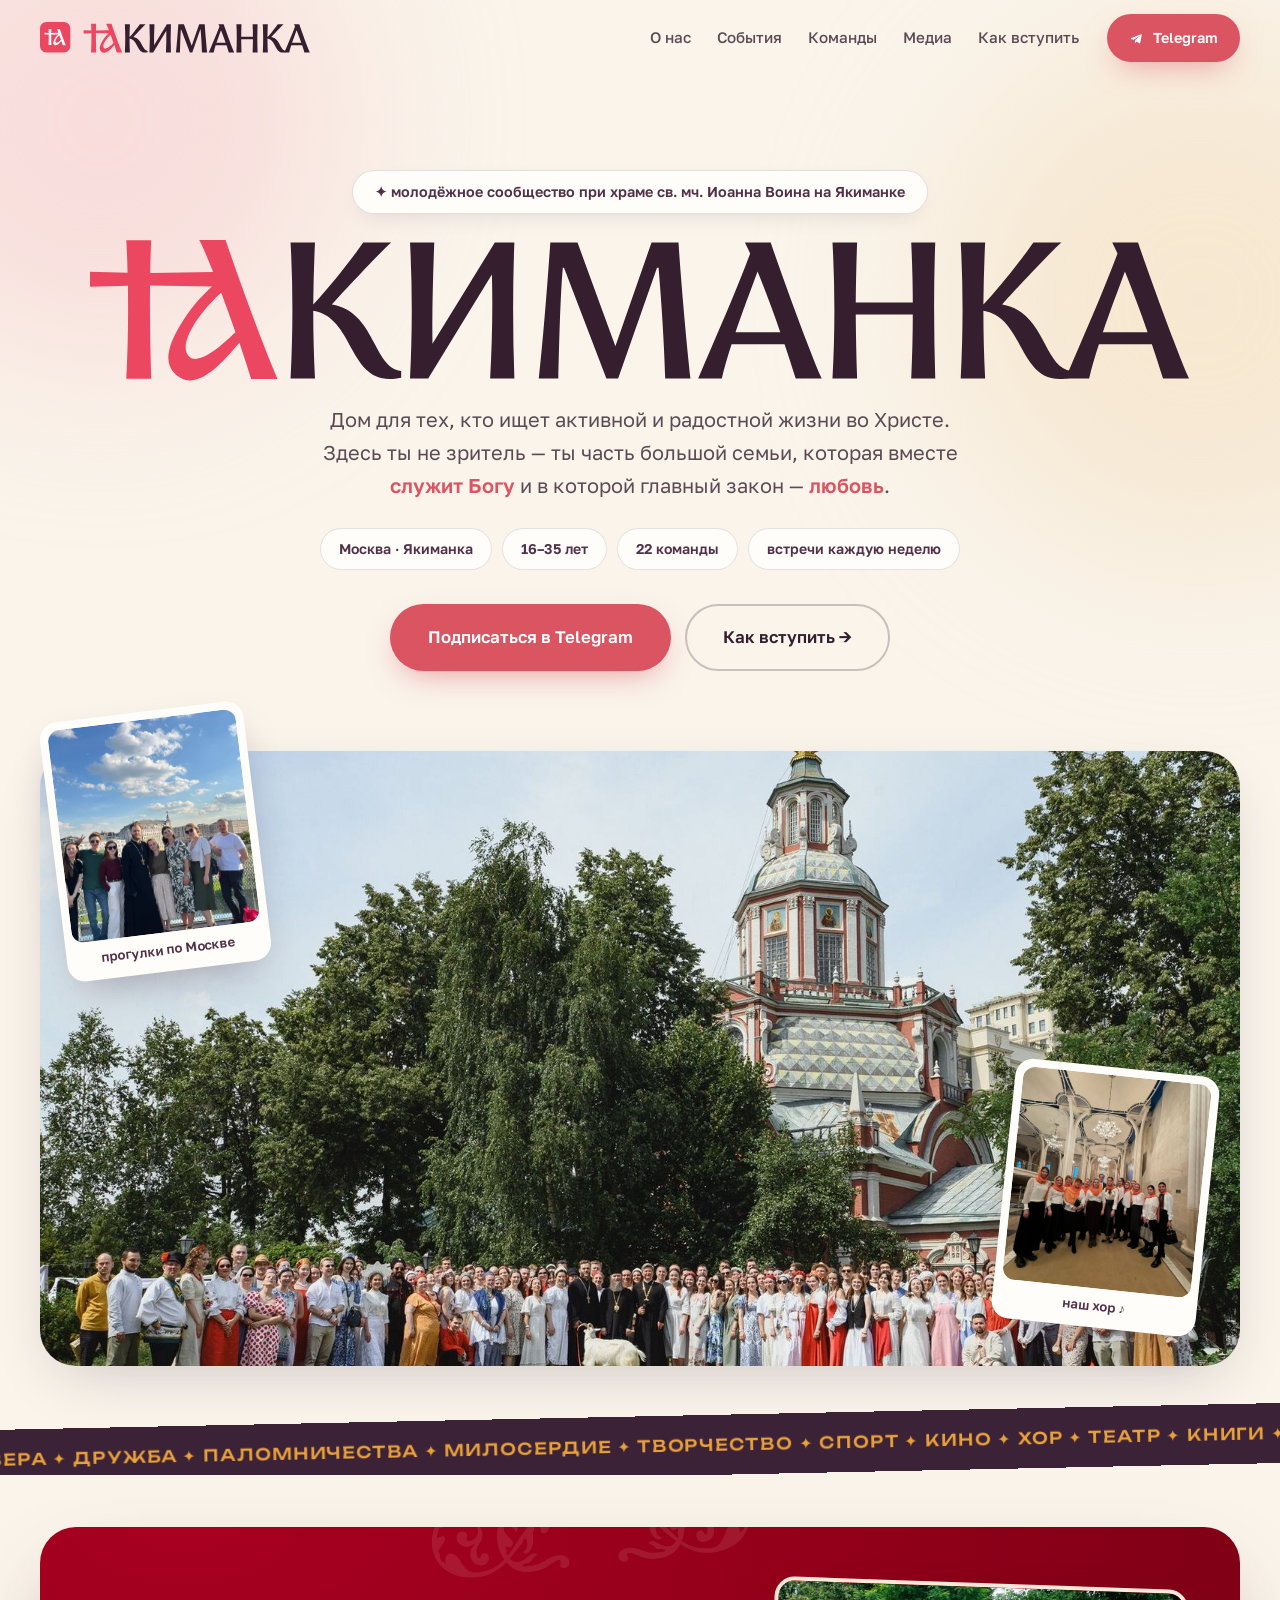
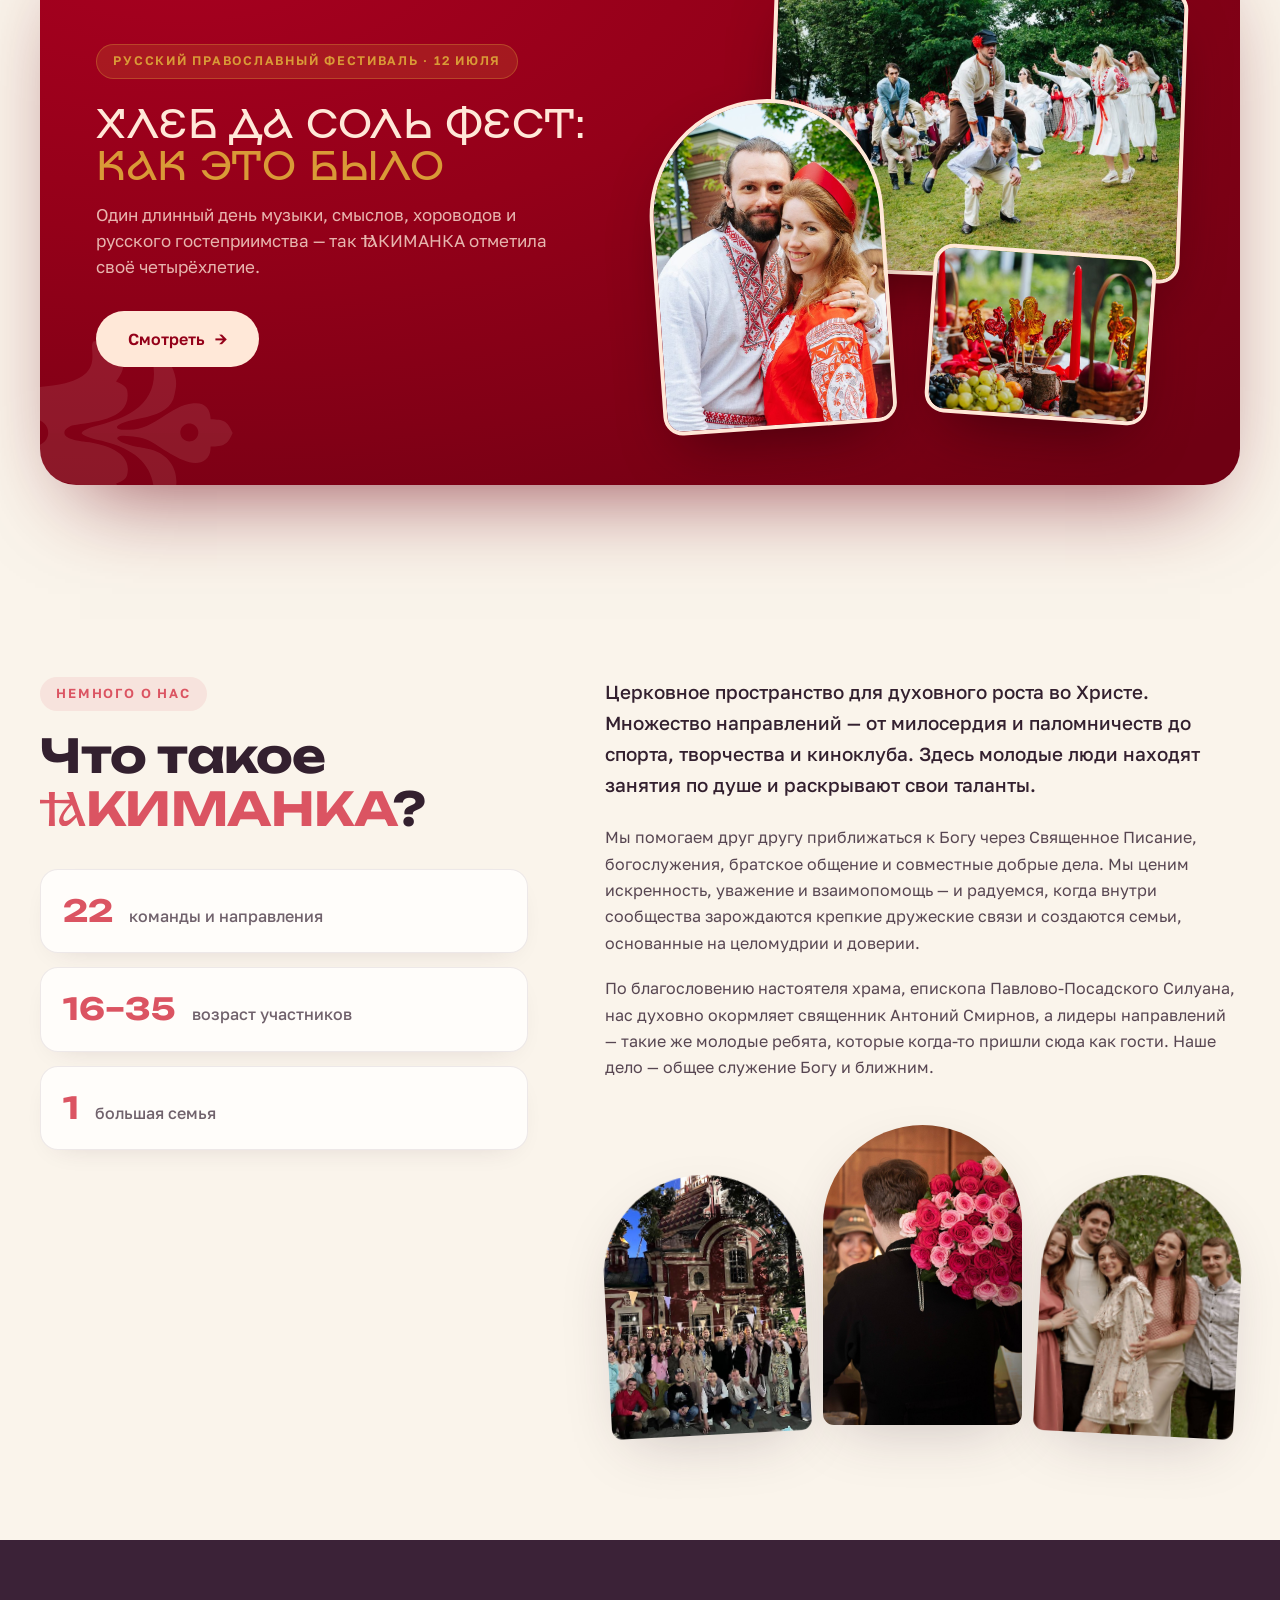
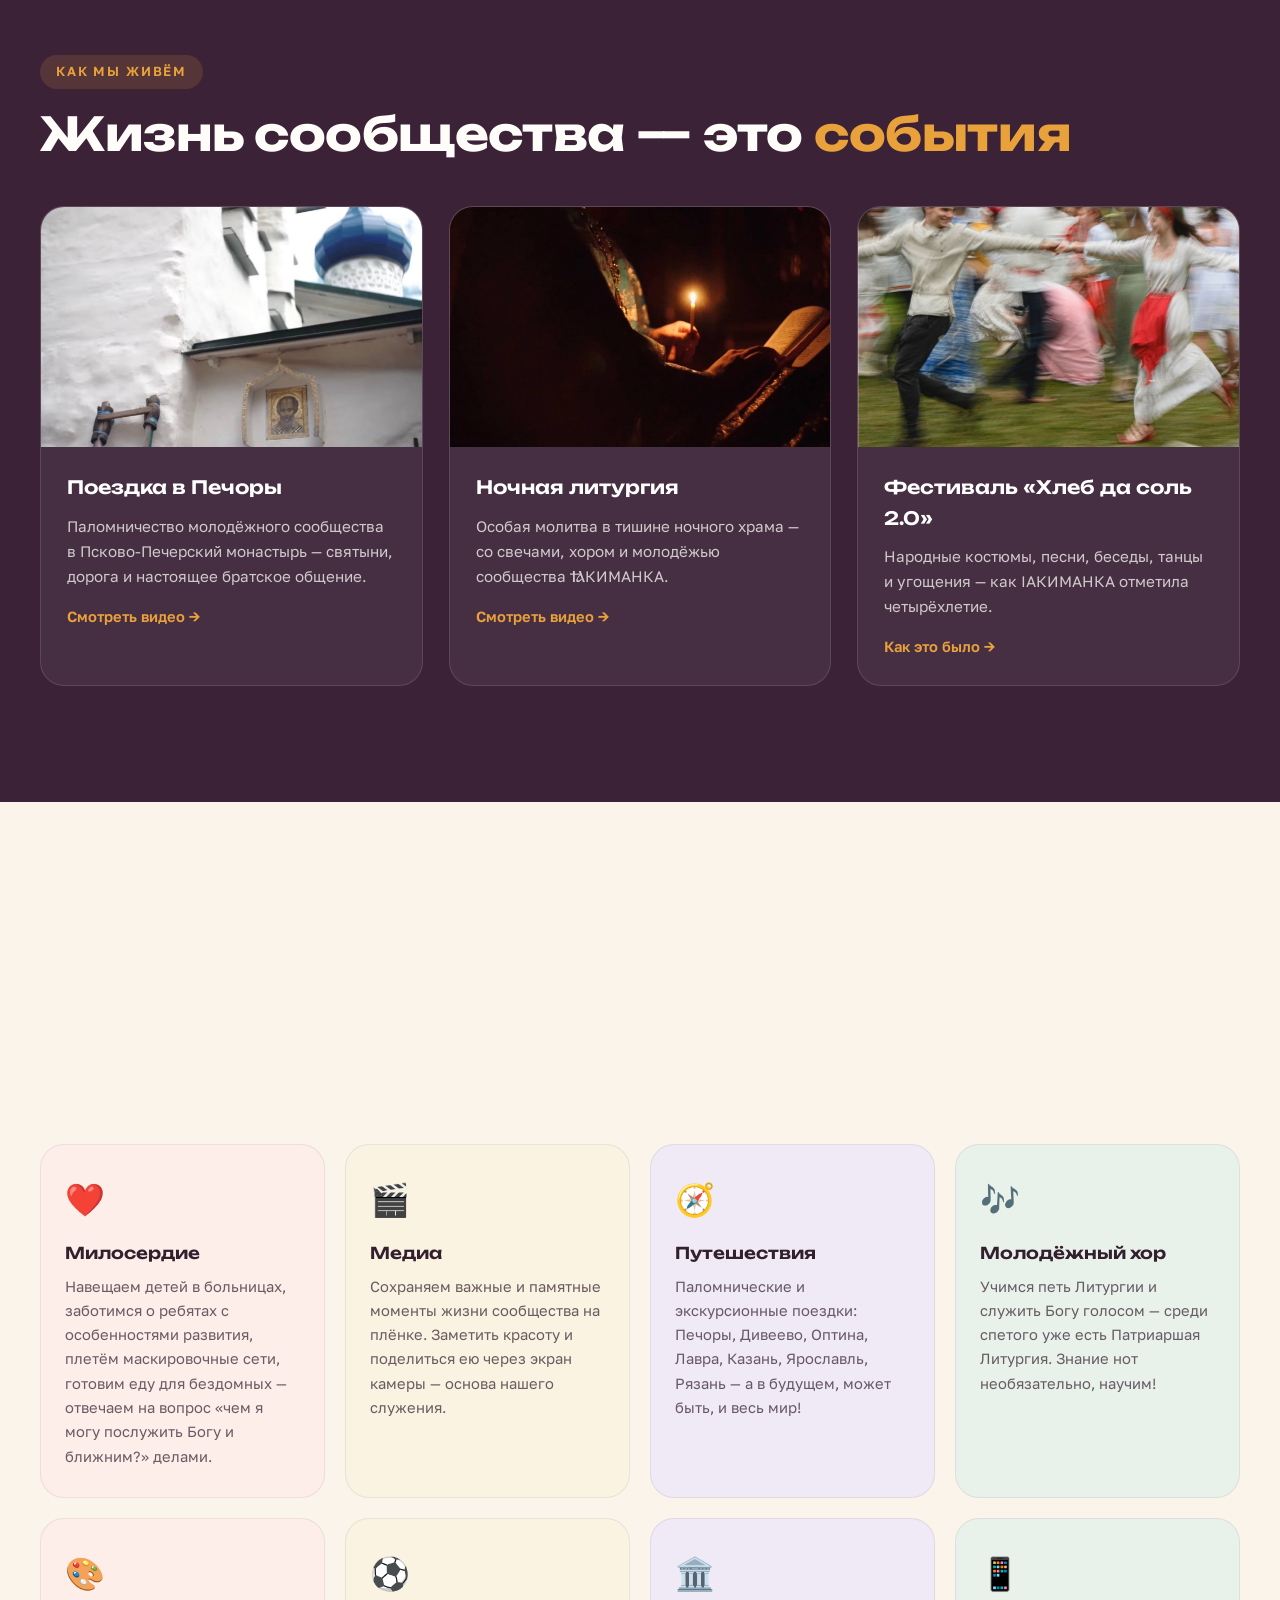
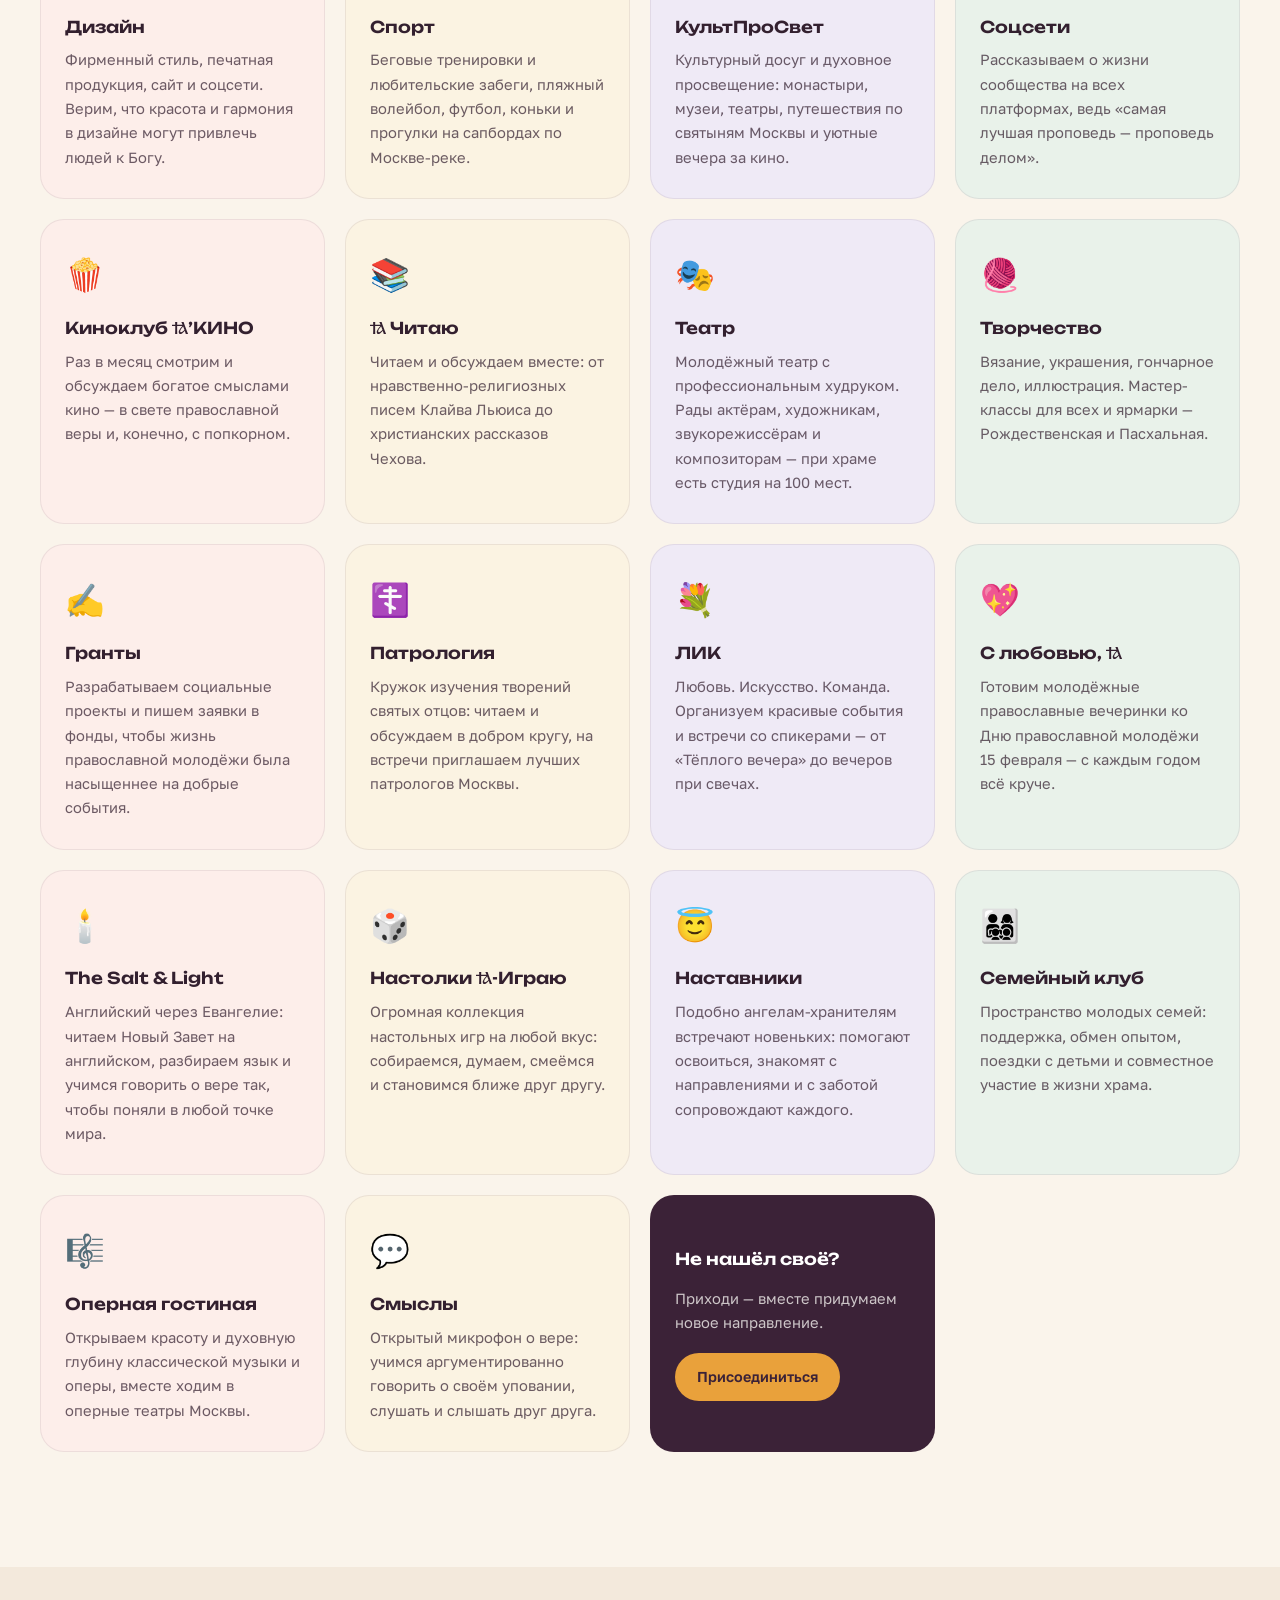
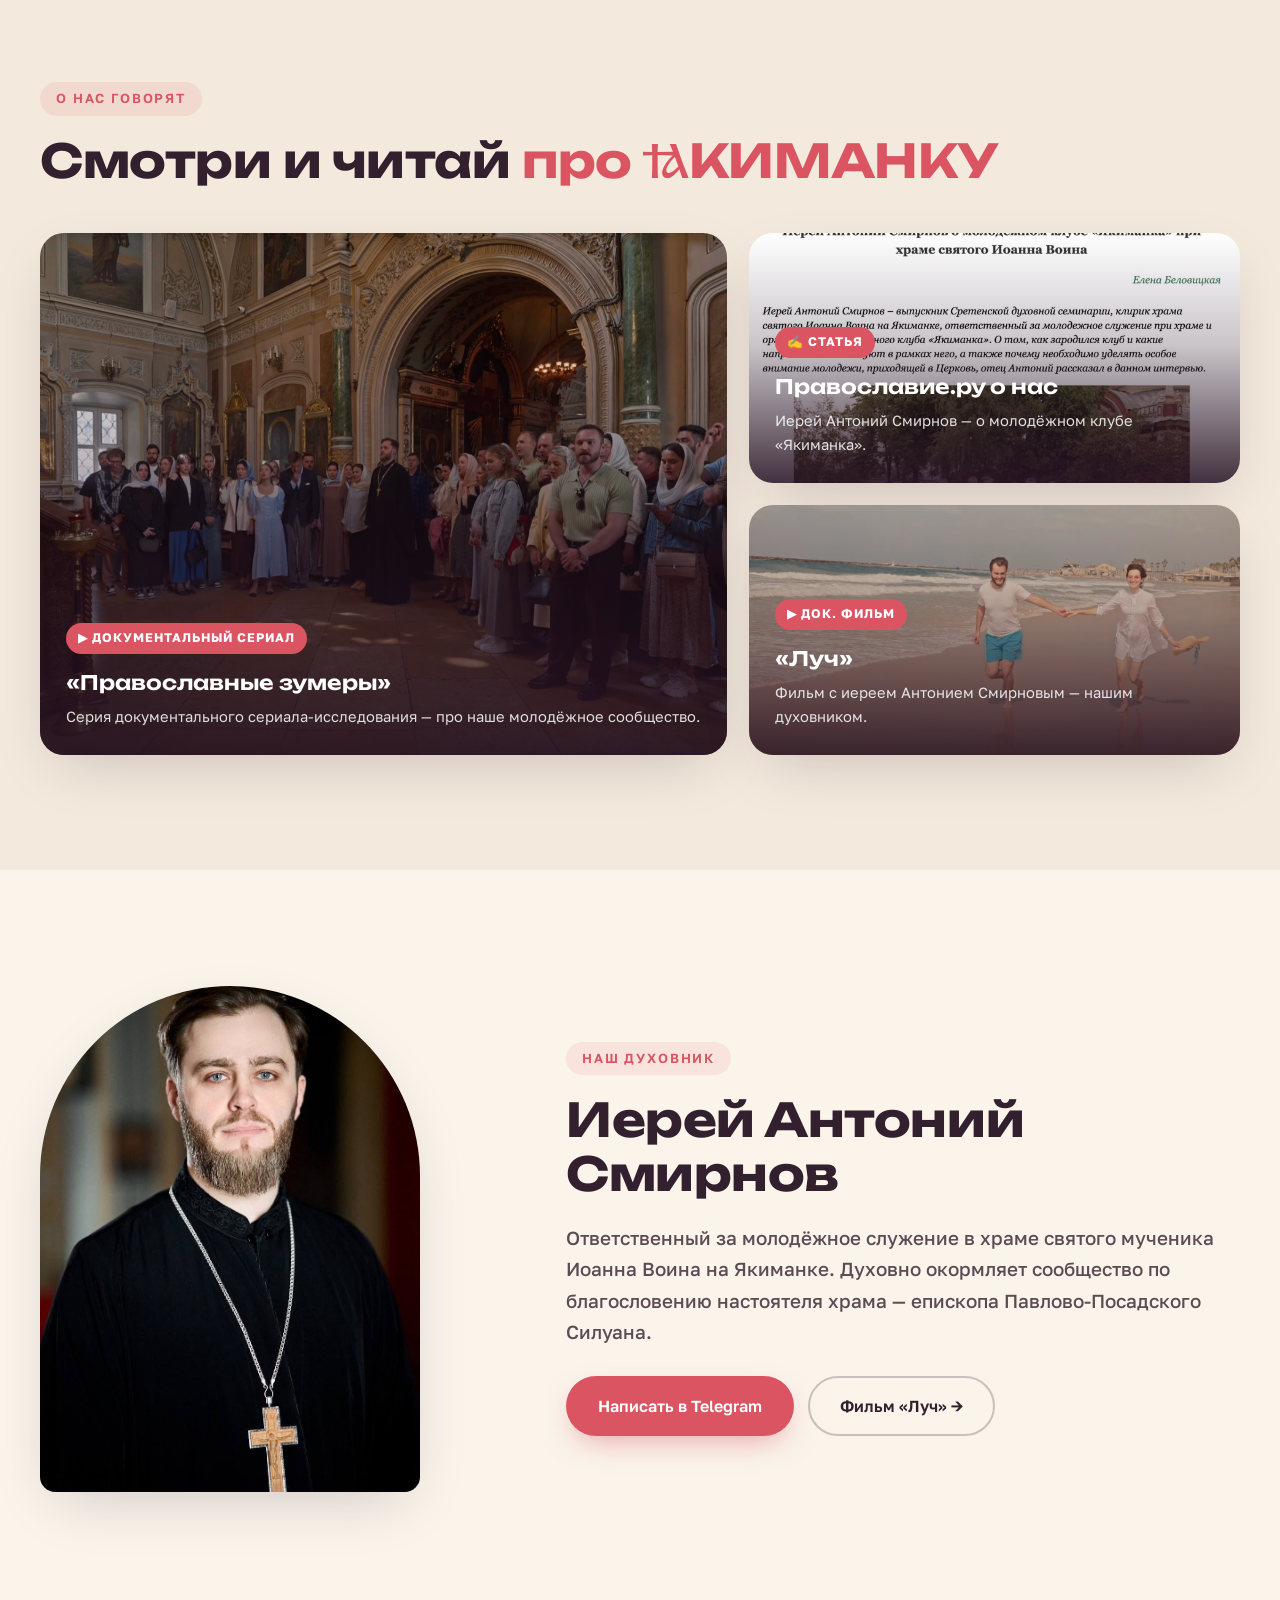
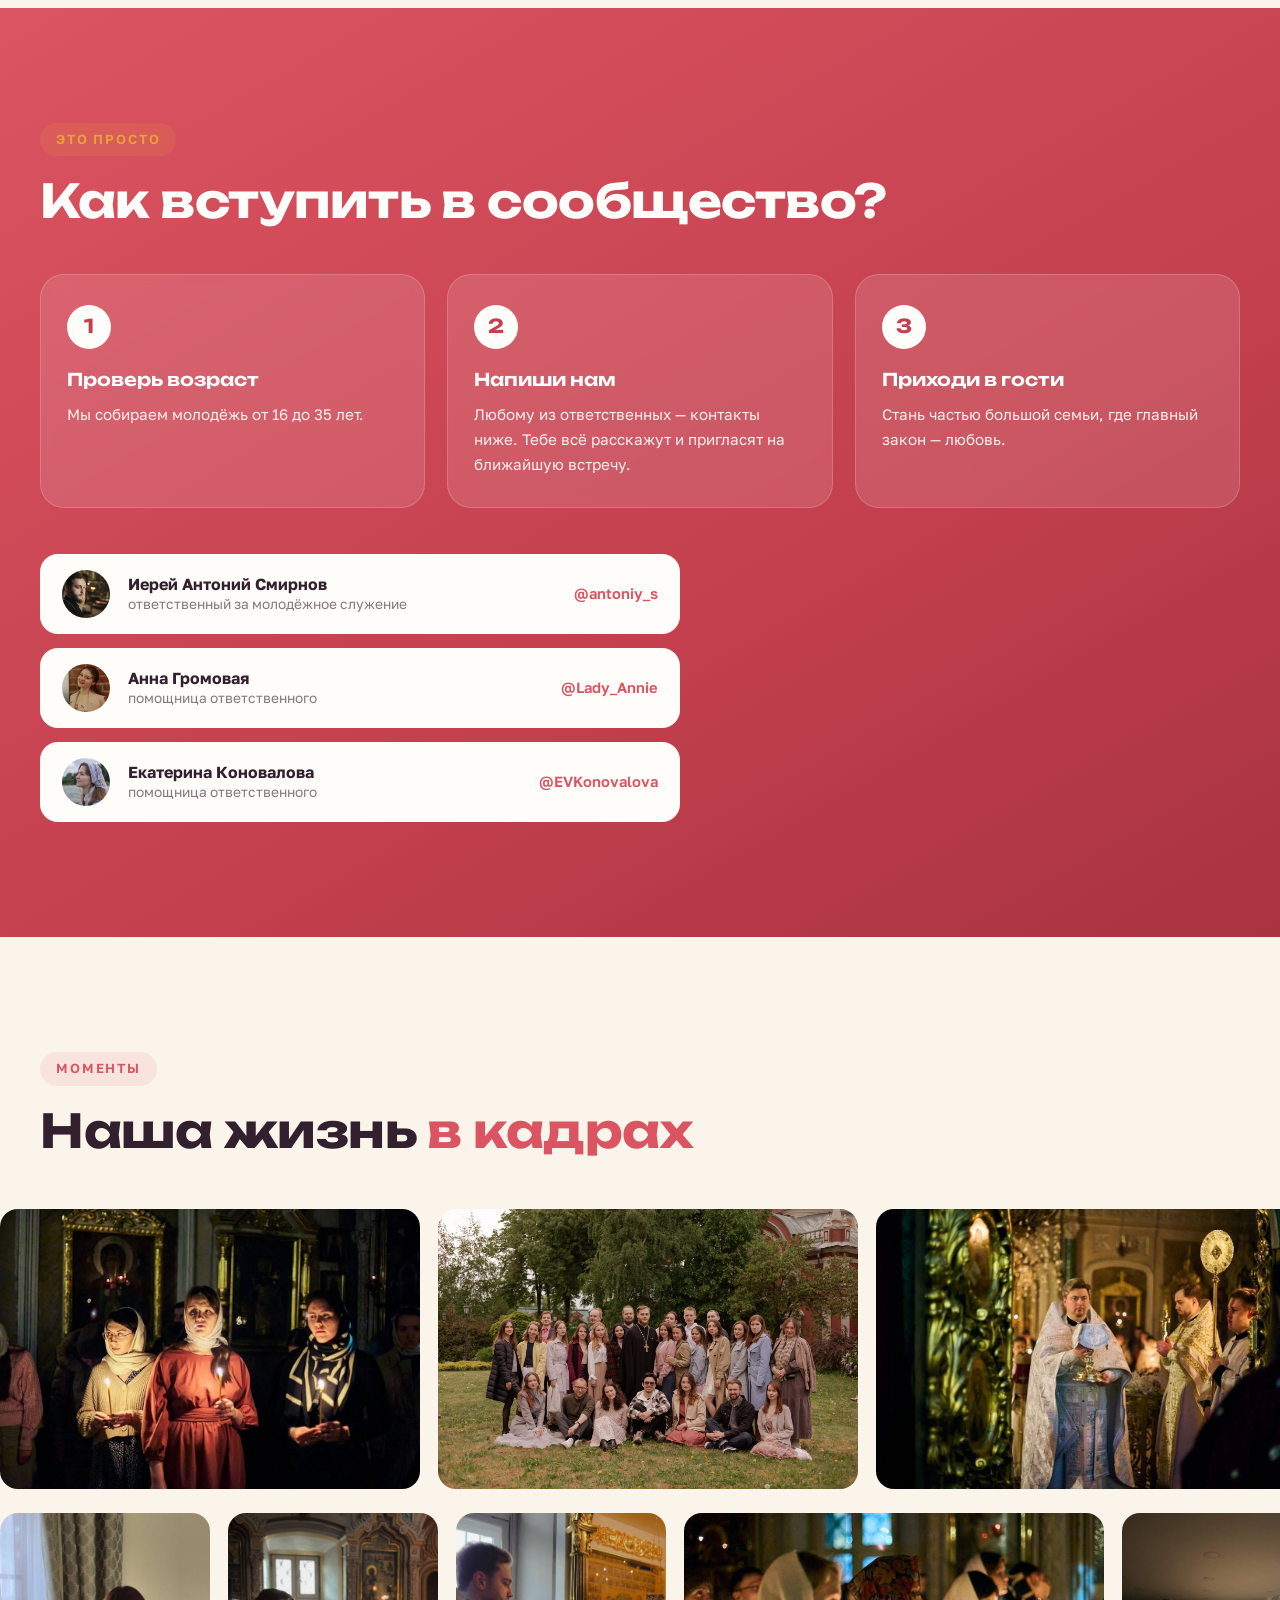
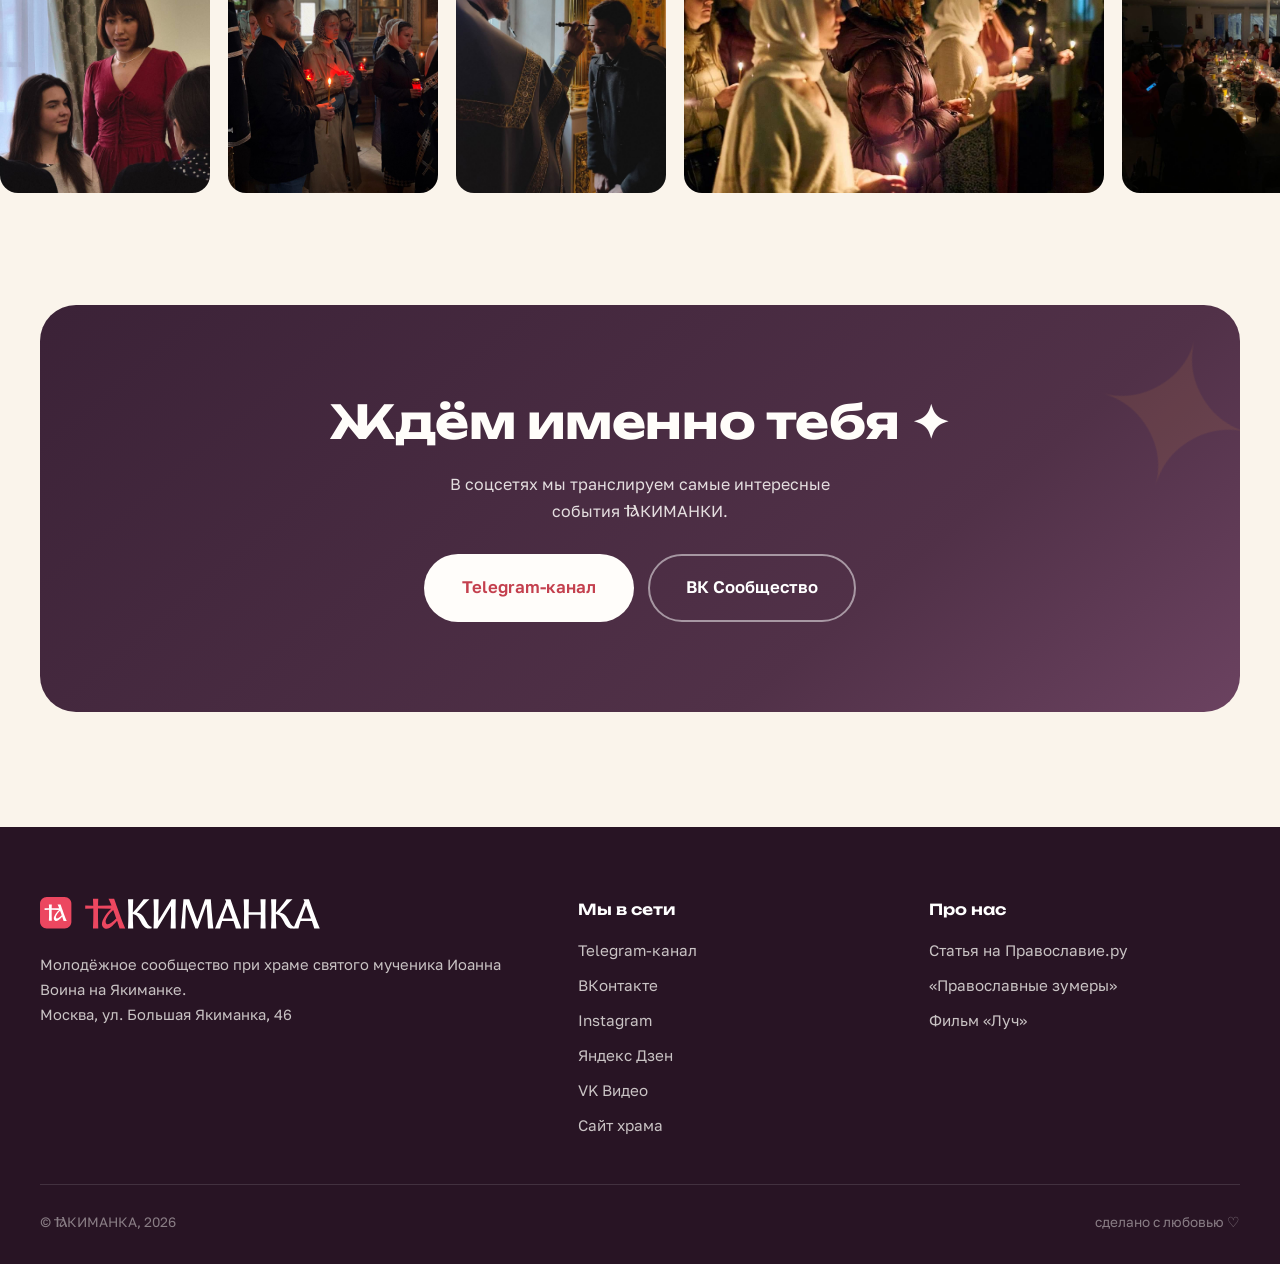
==== commit 44392dfe: "Start festival video from beginning" ====
--- a/index.html
+++ b/index.html
@@ -361,7 +361,7 @@
       <a href="https://vk.com/iakimankaorthodox" target="_blank" rel="noopener">ВКонтакте</a>
       <a href="https://www.instagram.com/iakimanka_mk?igsh=MXNzdzJ5MjdqajgwdA==" target="_blank" rel="noopener">Instagram</a>
       <a href="https://dzen.ru/iakimanka" target="_blank" rel="noopener">Яндекс Дзен</a>
-      <a href="https://vkvideo.ru/video-220522145_456239446?t=34s" target="_blank" rel="noopener">VK Видео</a>
+      <a href="https://vkvideo.ru/video-220522145_456239446" target="_blank" rel="noopener">VK Видео</a>
       <a href="https://hram-ioanna-voina.ru" target="_blank" rel="noopener">Сайт храма</a>
     </div>
     <div class="footer__col">
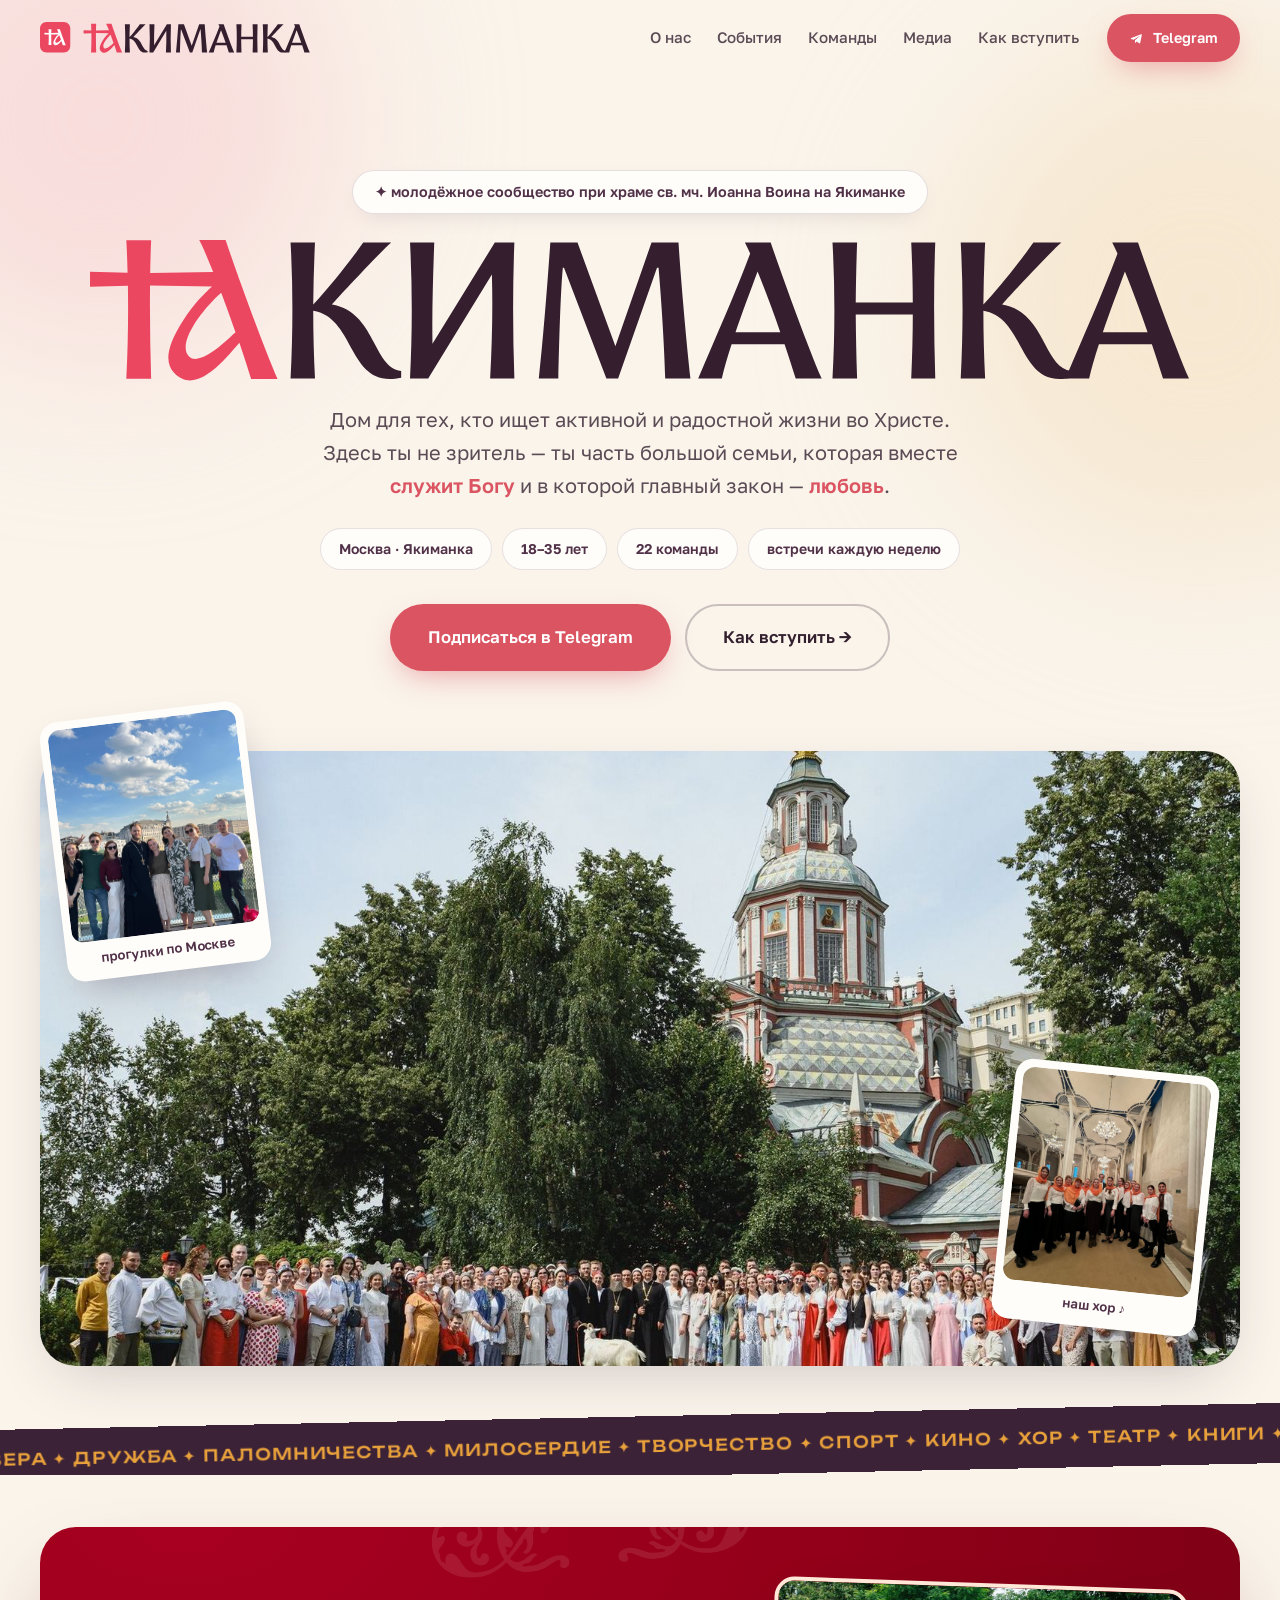
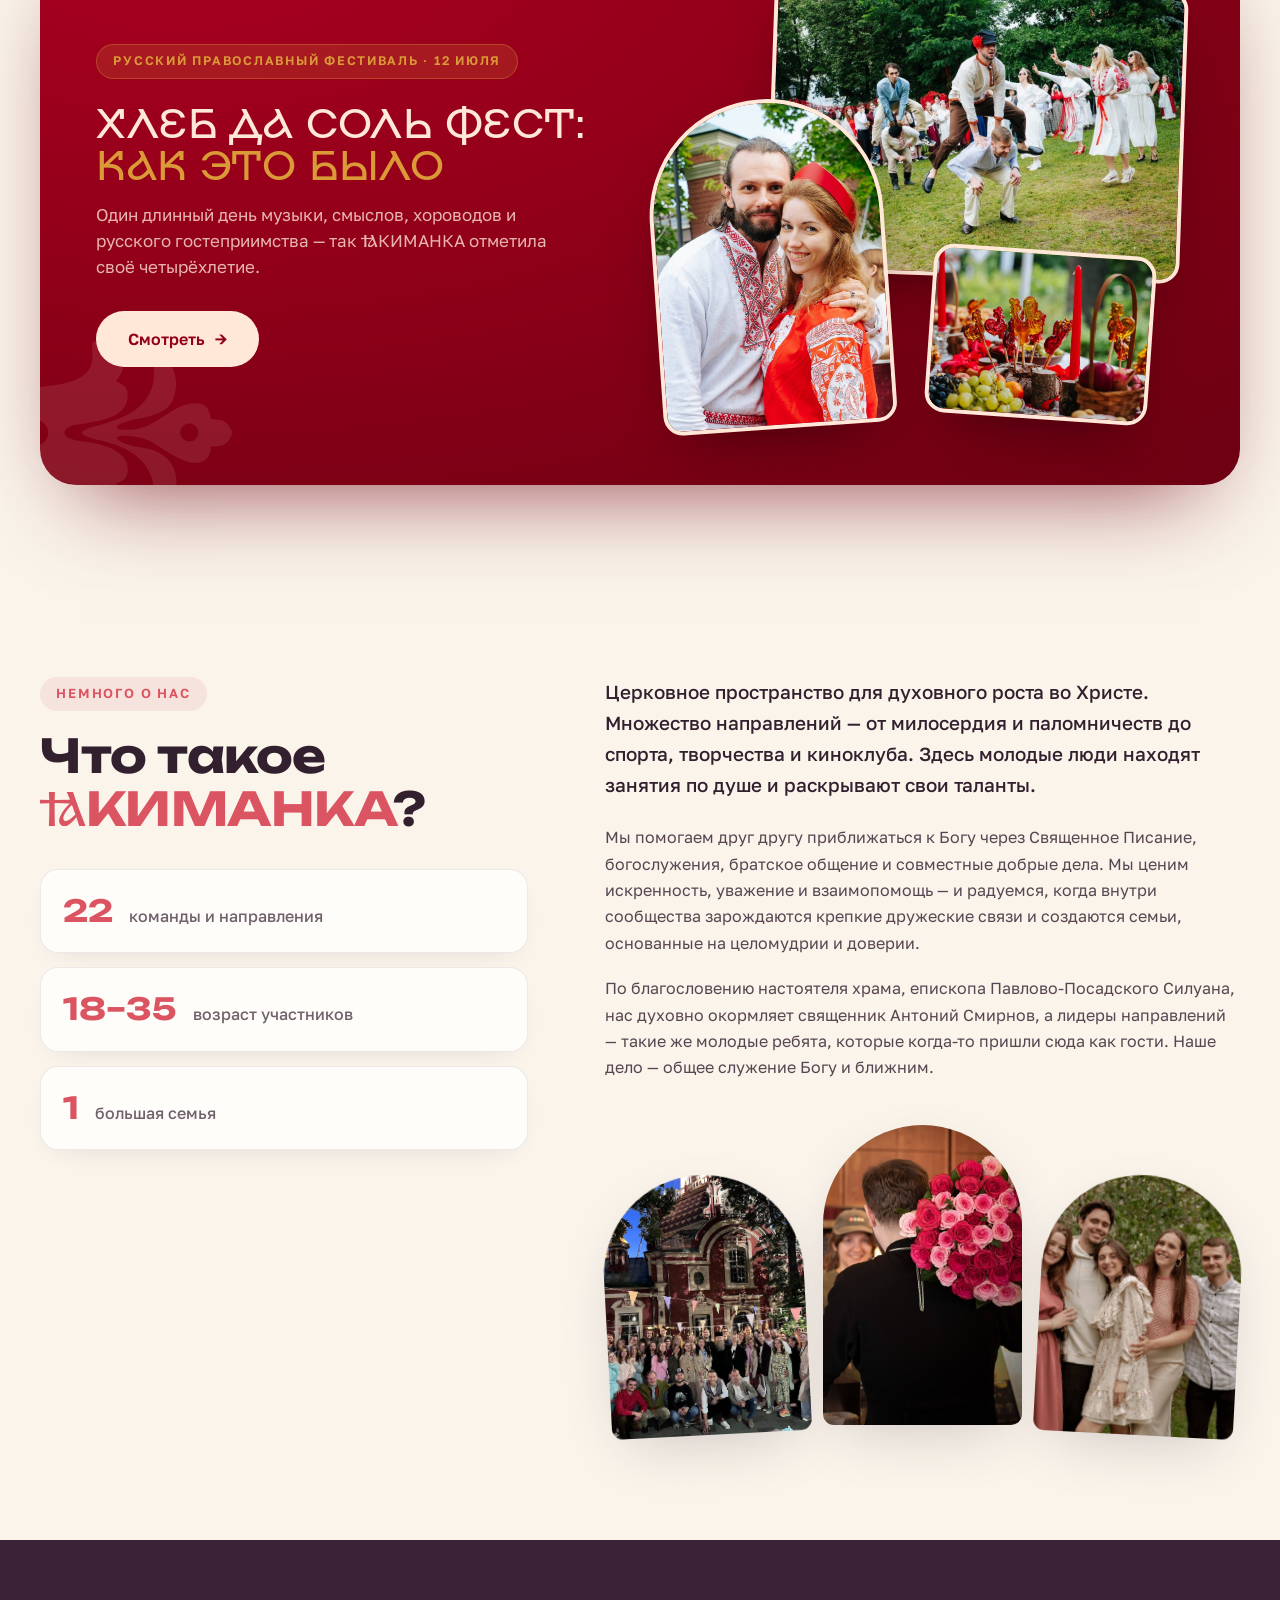
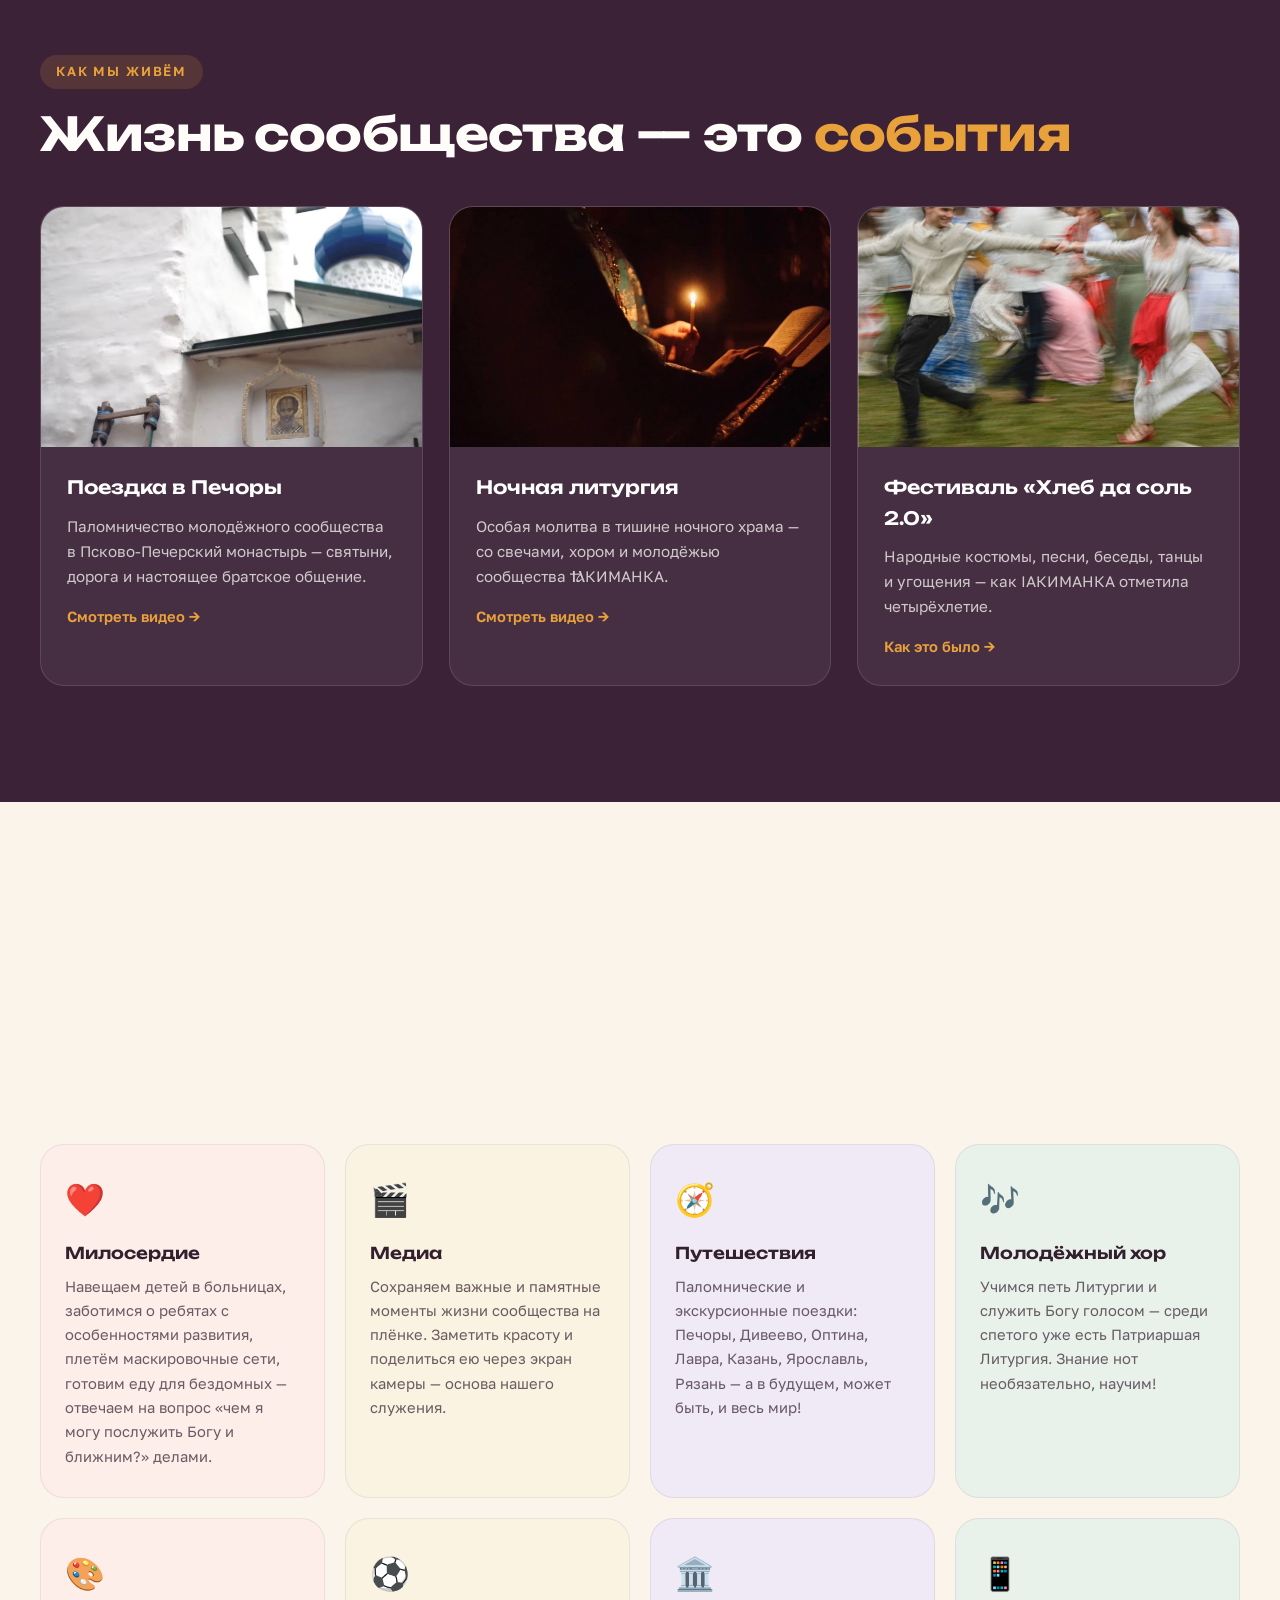
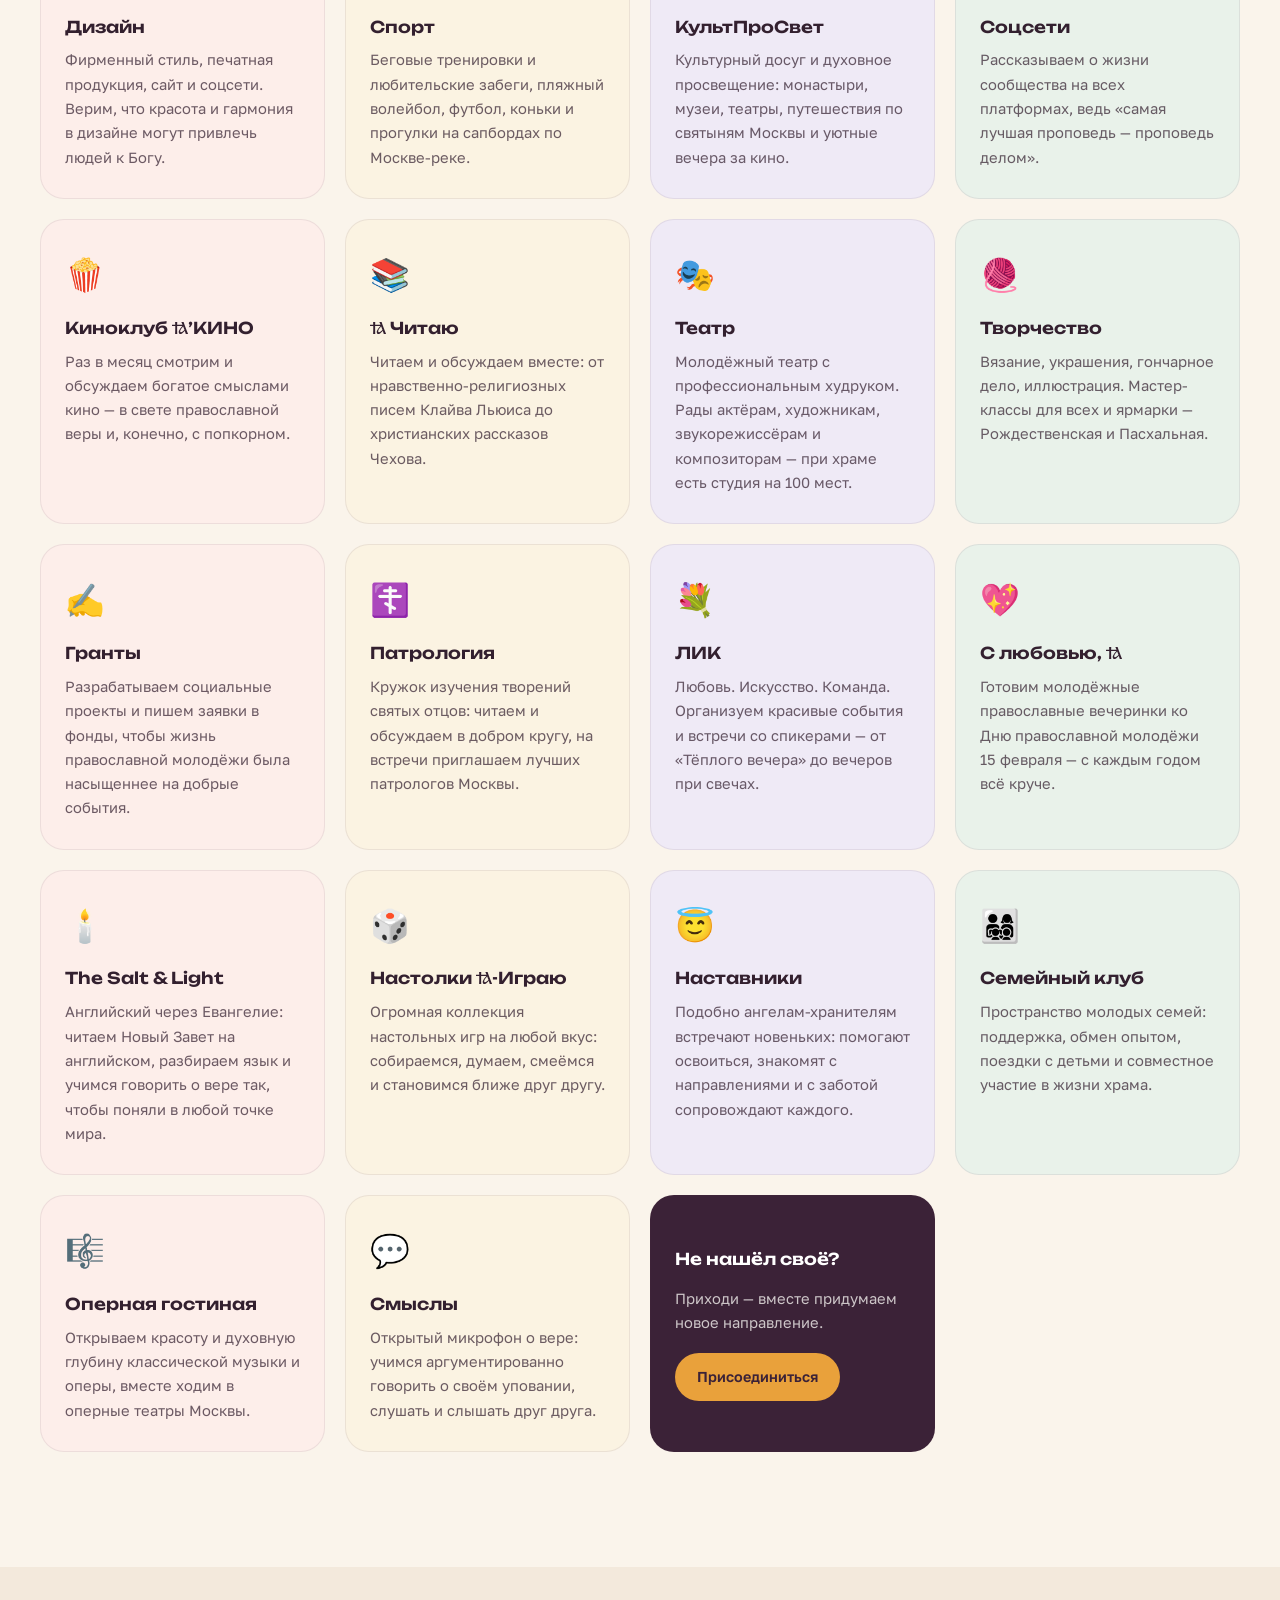
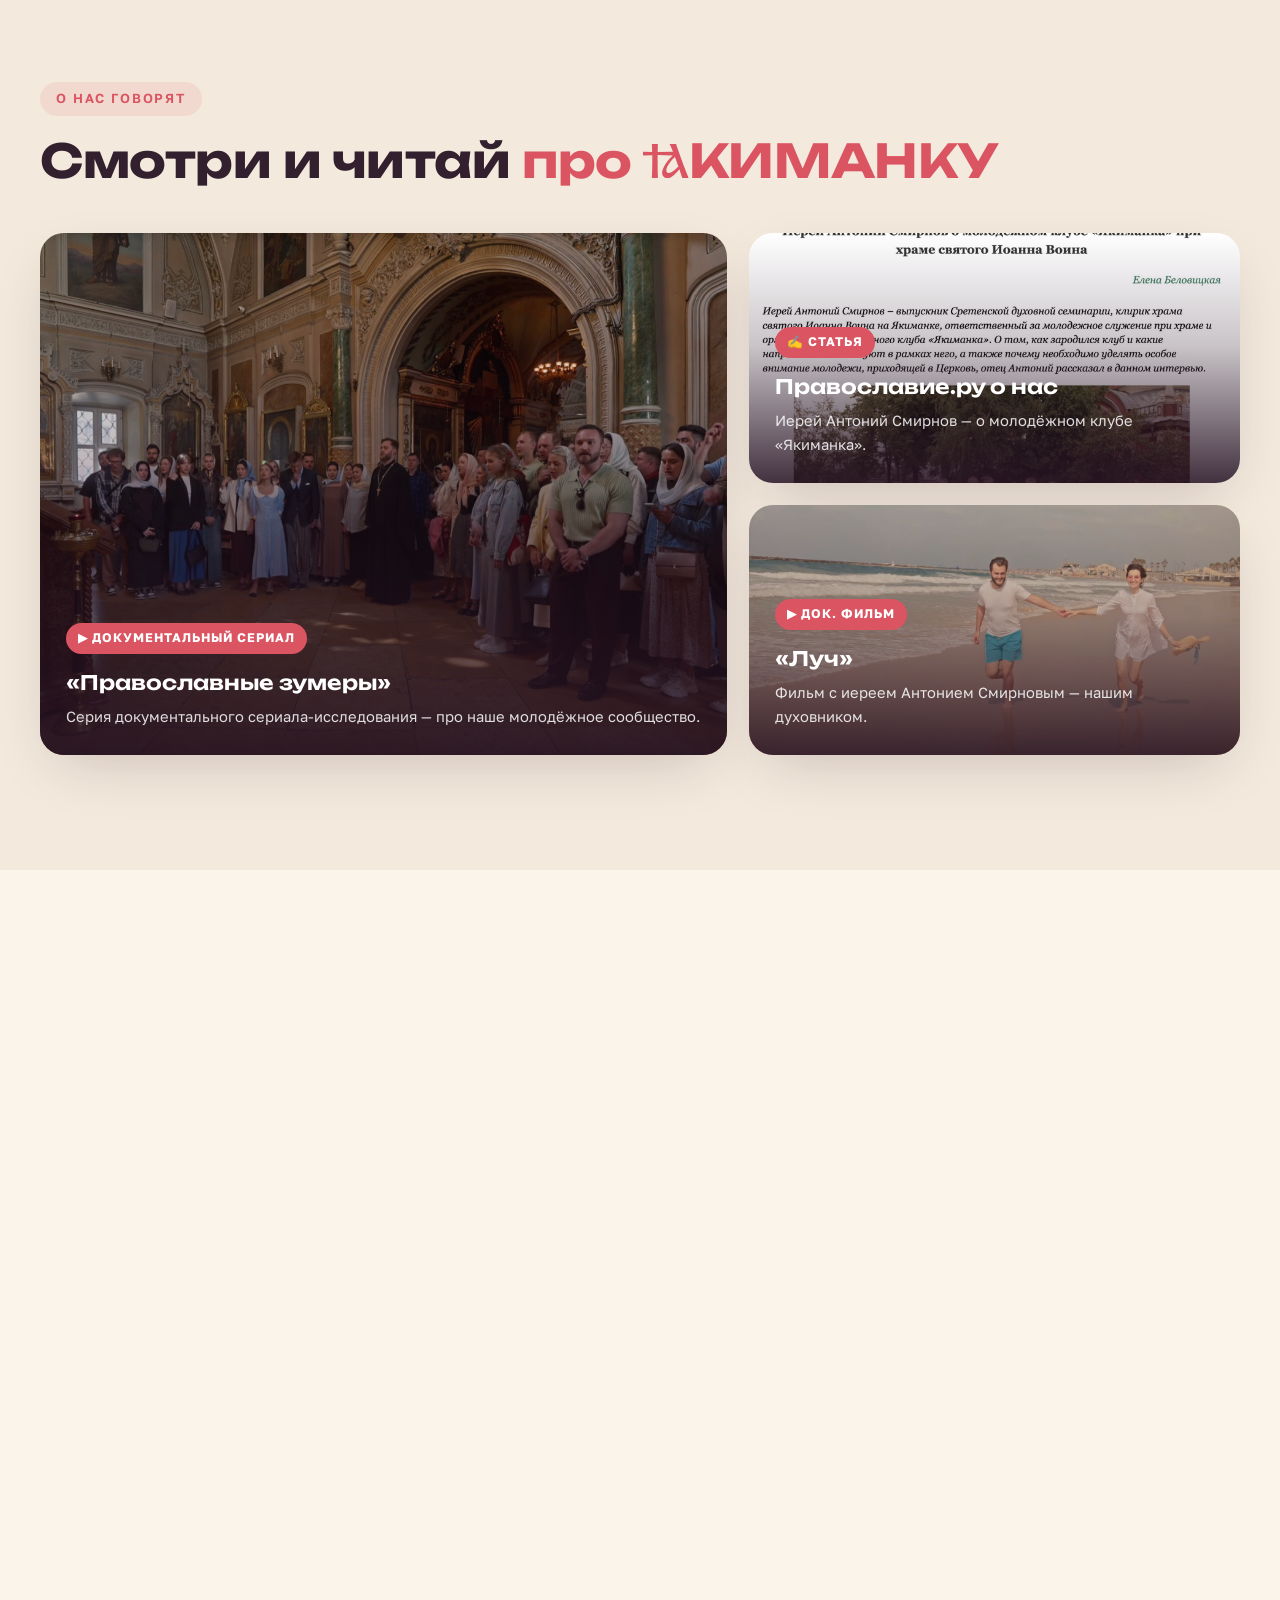
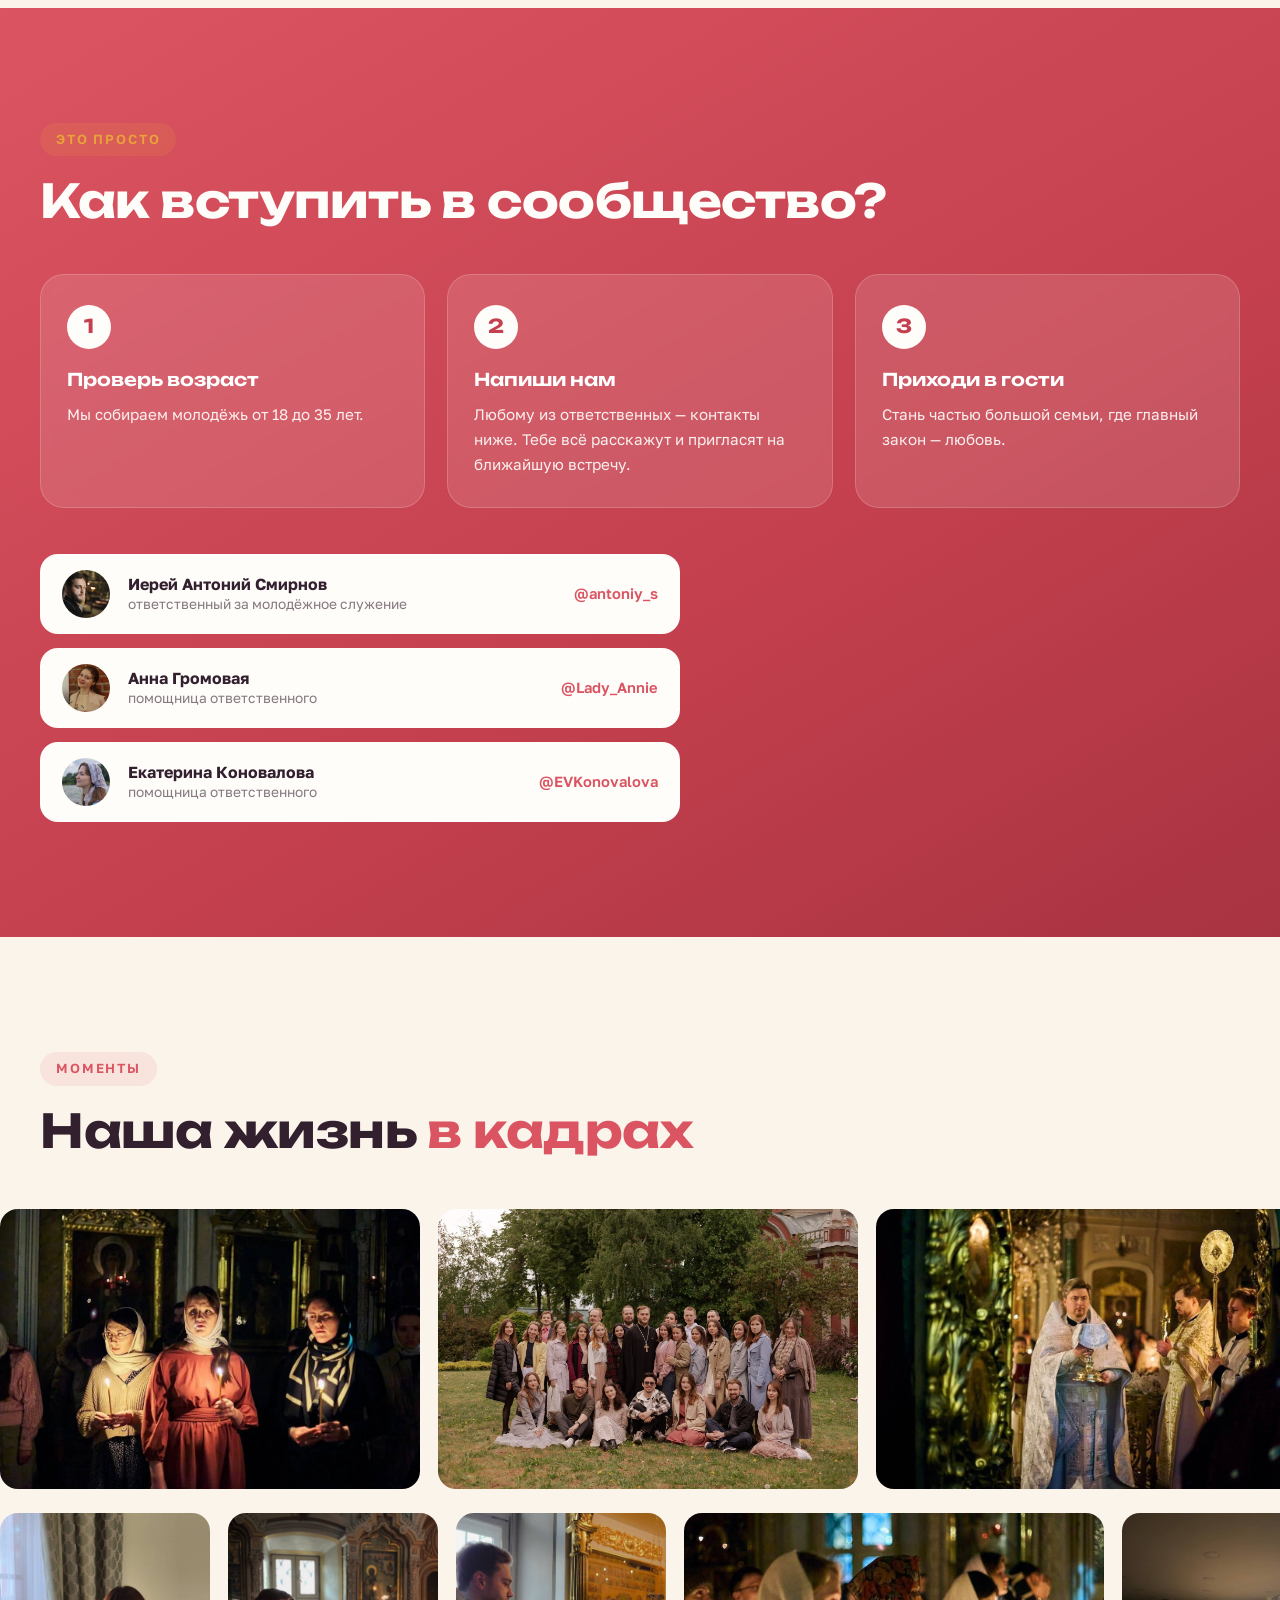
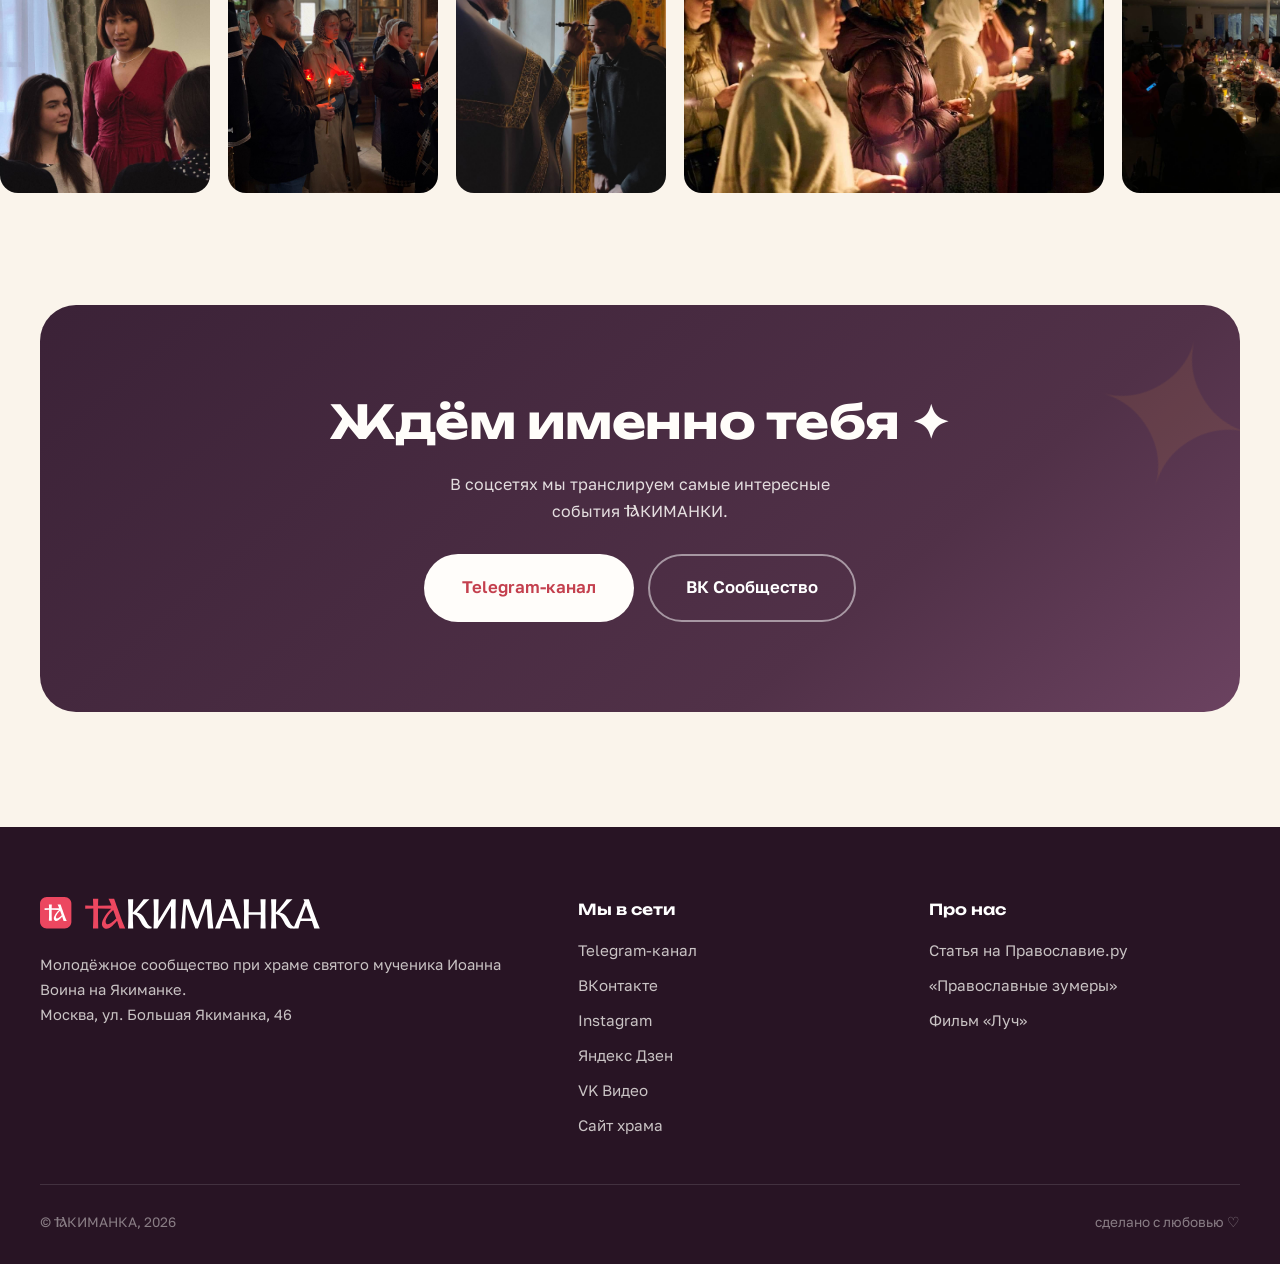
==== commit d364fc46: "Update community age range to 18-35" ====
--- a/index.html
+++ b/index.html
@@ -4,7 +4,7 @@
   <meta charset="UTF-8">
   <meta name="viewport" content="width=device-width, initial-scale=1.0">
   <title>IAКИМАНКА — молодёжное сообщество при храме Иоанна Воина на Якиманке</title>
-  <meta name="description" content="IAКИМАНКА — молодёжное сообщество при храме святого мученика Иоанна Воина на Якиманке. Служим Богу вместе: вера, дружба, паломничества, творчество и добрые дела. 16–35 лет, Москва.">
+  <meta name="description" content="IAКИМАНКА — молодёжное сообщество при храме святого мученика Иоанна Воина на Якиманке. Служим Богу вместе: вера, дружба, паломничества, творчество и добрые дела. 18–35 лет, Москва.">
   <link rel="icon" href="assets/img/favicon.svg" type="image/svg+xml">
   <link rel="icon" href="assets/img/favicon-32.png" type="image/png" sizes="32x32">
   <link rel="apple-touch-icon" href="assets/img/apple-touch-icon.png">
@@ -61,7 +61,7 @@
       <p class="hero__sub reveal">Дом для тех, кто ищет активной и радостной жизни во&nbsp;Христе. Здесь ты не зритель — ты часть большой семьи, которая вместе <em>служит Богу</em> и в которой главный закон — <em>любовь</em>.</p>
       <div class="hero__chips reveal">
         <span class="chip">Москва · Якиманка</span>
-        <span class="chip">16–35 лет</span>
+        <span class="chip">18–35 лет</span>
         <span class="chip">22 команды</span>
         <span class="chip">встречи каждую неделю</span>
       </div>
@@ -125,7 +125,7 @@
         <h2 class="h2 reveal">Что такое <span class="accent nb"><svg class="ya" role="img" aria-label="Я"><use href="#ya"/></svg>КИМАНКА</span>?</h2>
         <div class="about__stats reveal">
           <div class="stat"><b>22</b><span>команды и направления</span></div>
-          <div class="stat"><b>16–35</b><span>возраст участников</span></div>
+          <div class="stat"><b>18–35</b><span>возраст участников</span></div>
           <div class="stat"><b>1</b><span>большая семья</span></div>
         </div>
       </div>
@@ -281,7 +281,7 @@
         <div class="step reveal">
           <span class="step__num">1</span>
           <h3>Проверь возраст</h3>
-          <p>Мы собираем молодёжь от 16 до 35 лет.</p>
+          <p>Мы собираем молодёжь от 18 до 35 лет.</p>
         </div>
         <div class="step reveal">
           <span class="step__num">2</span>
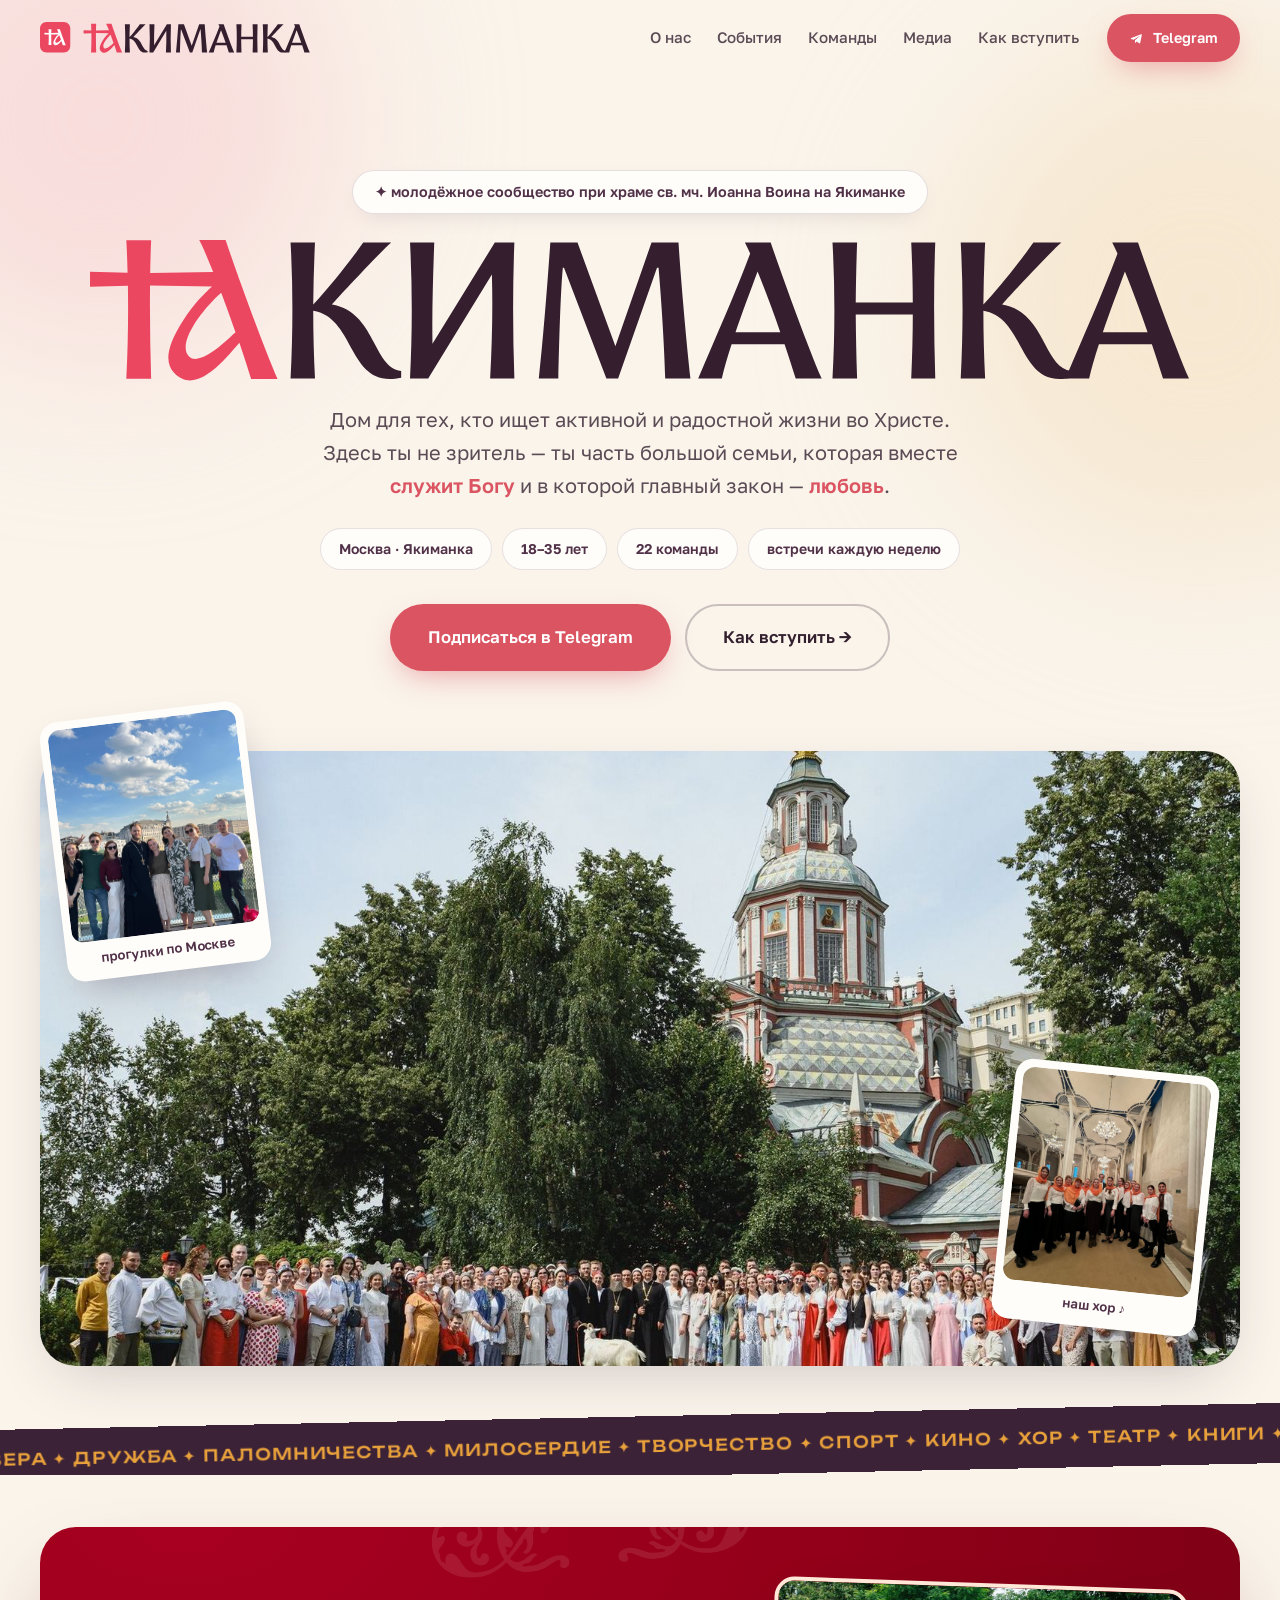
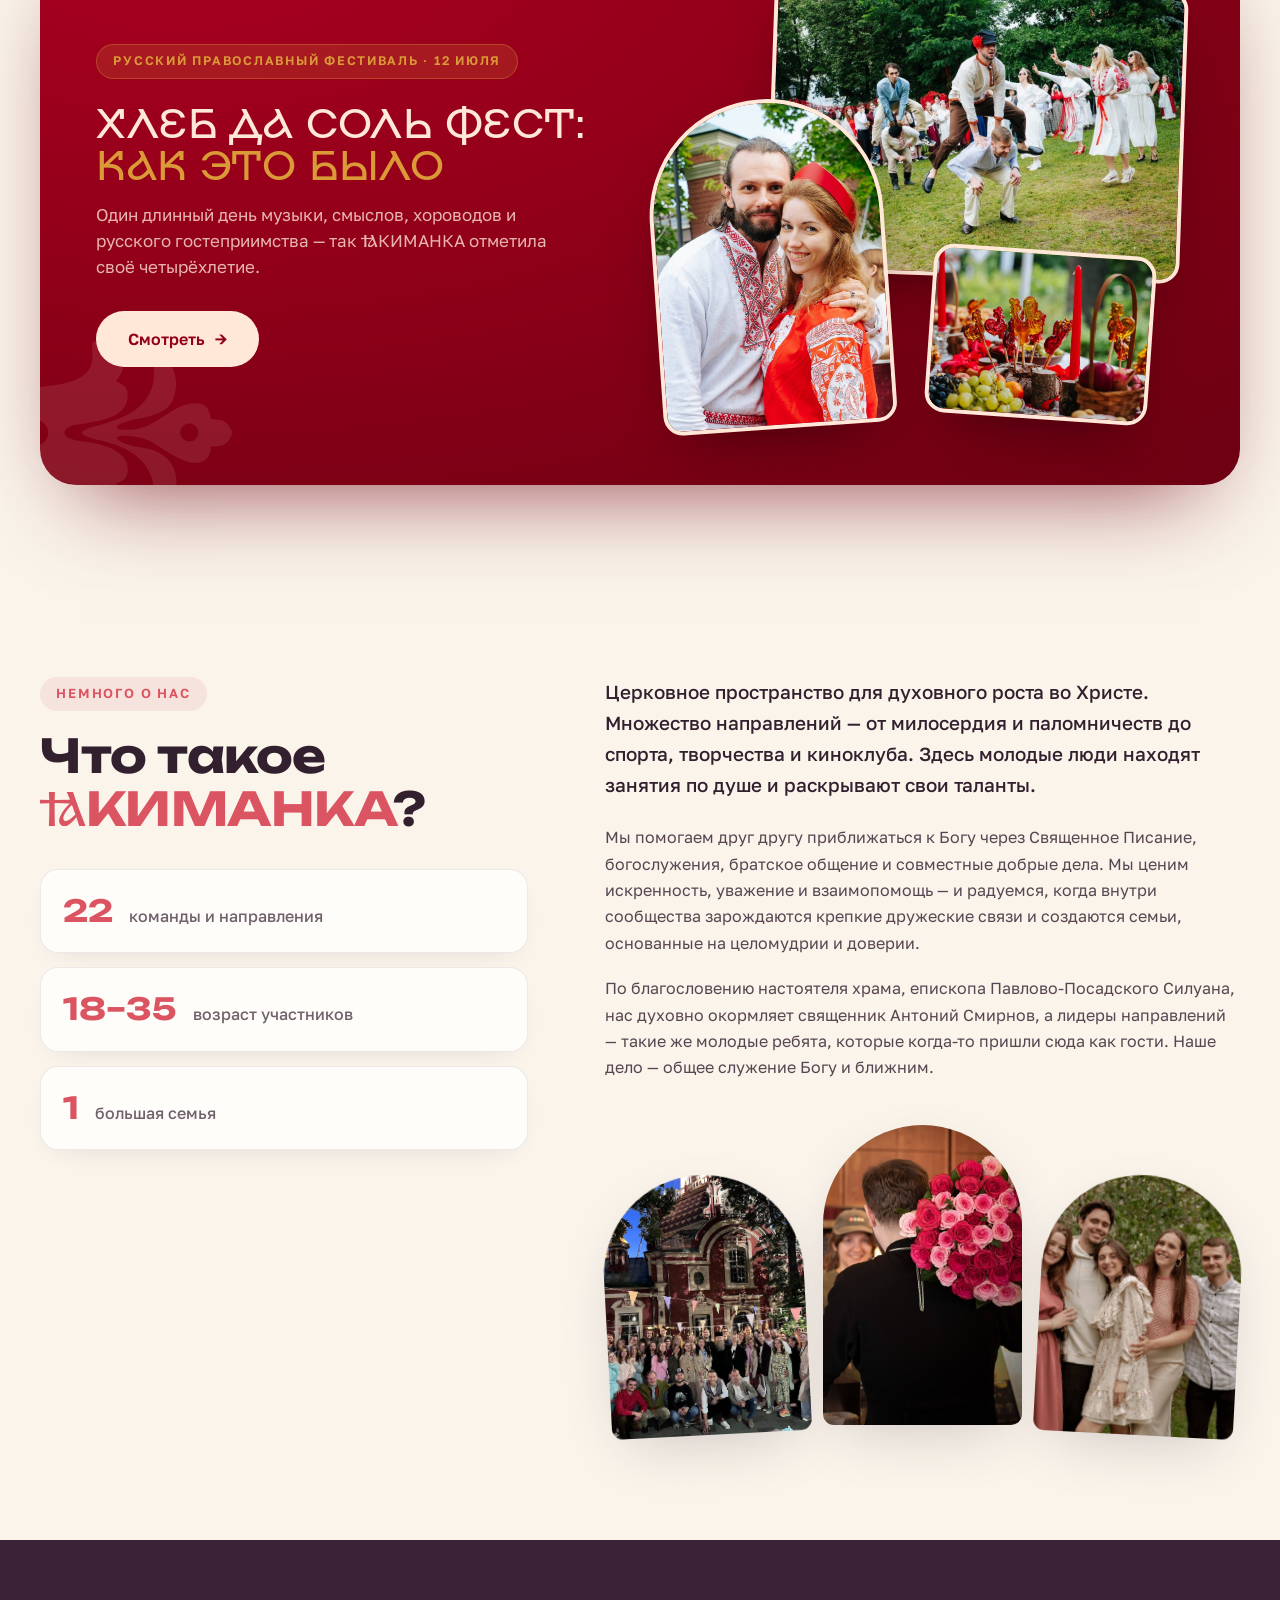
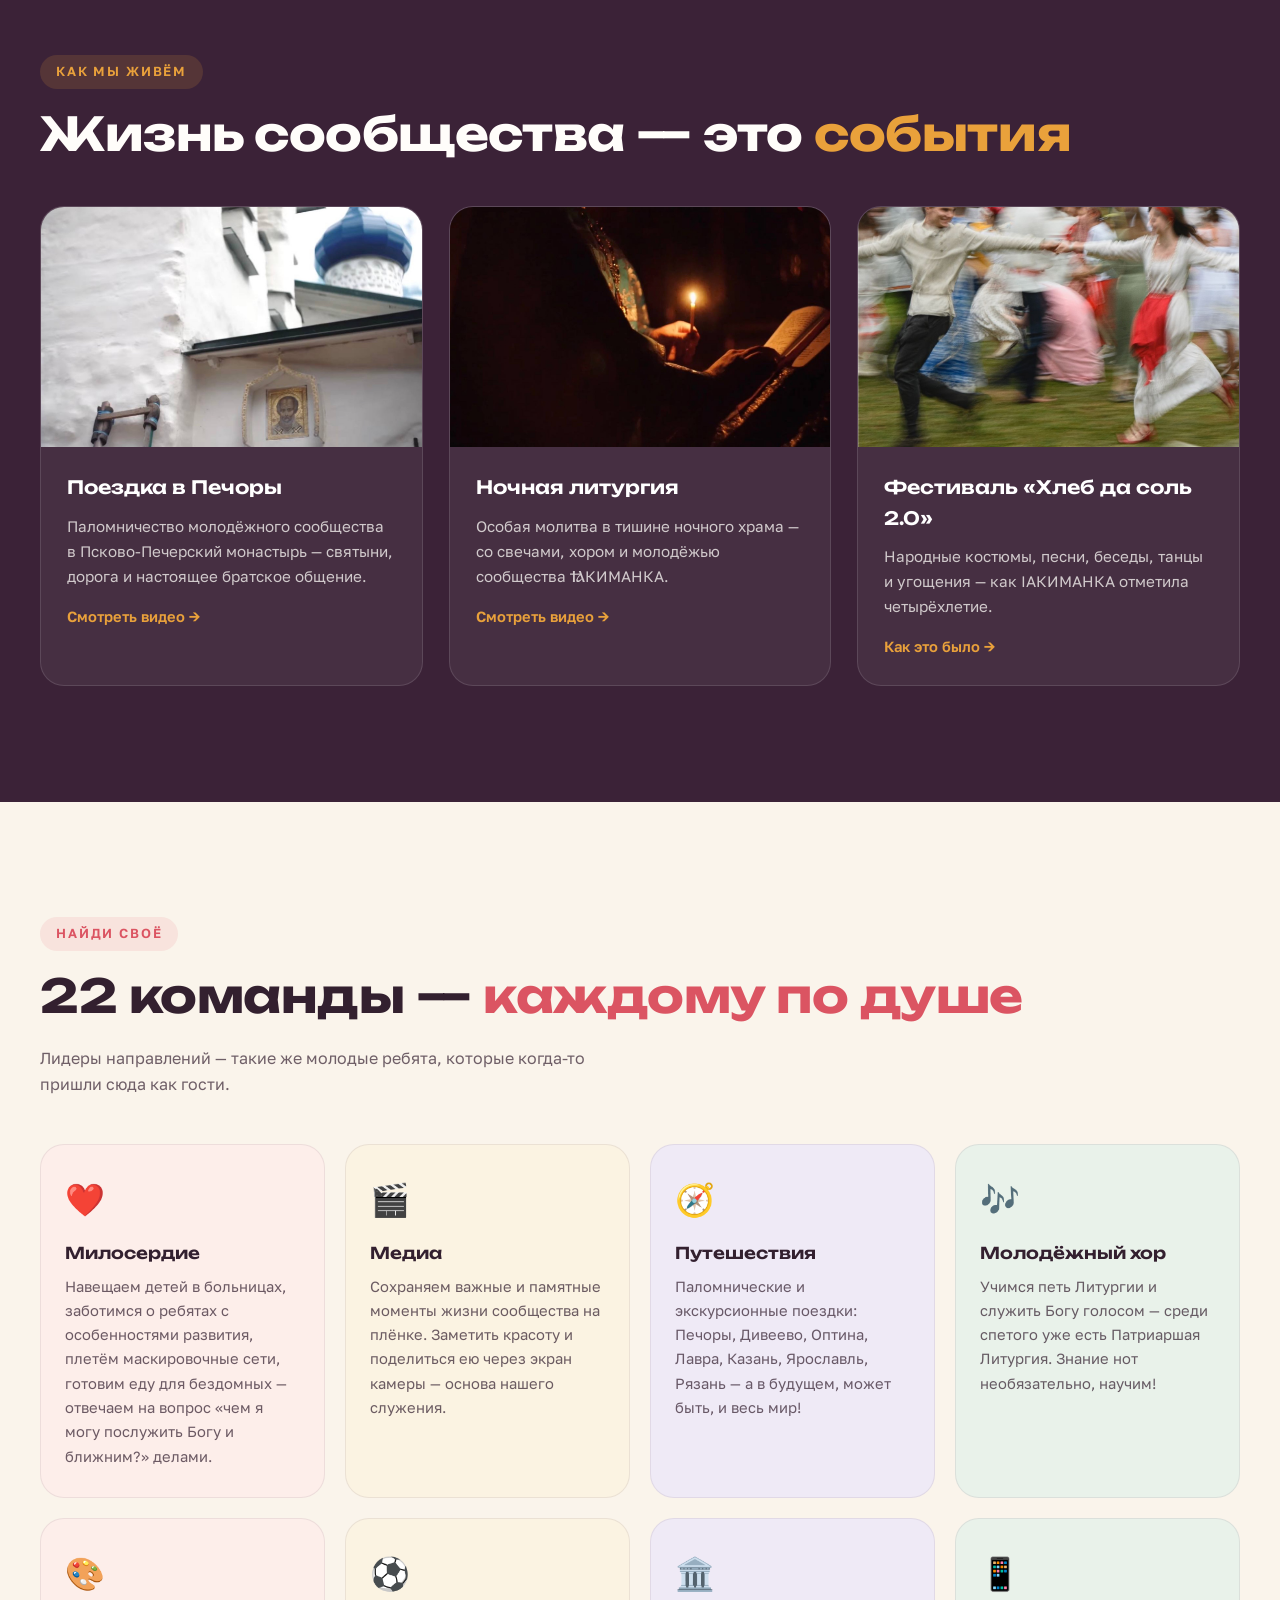
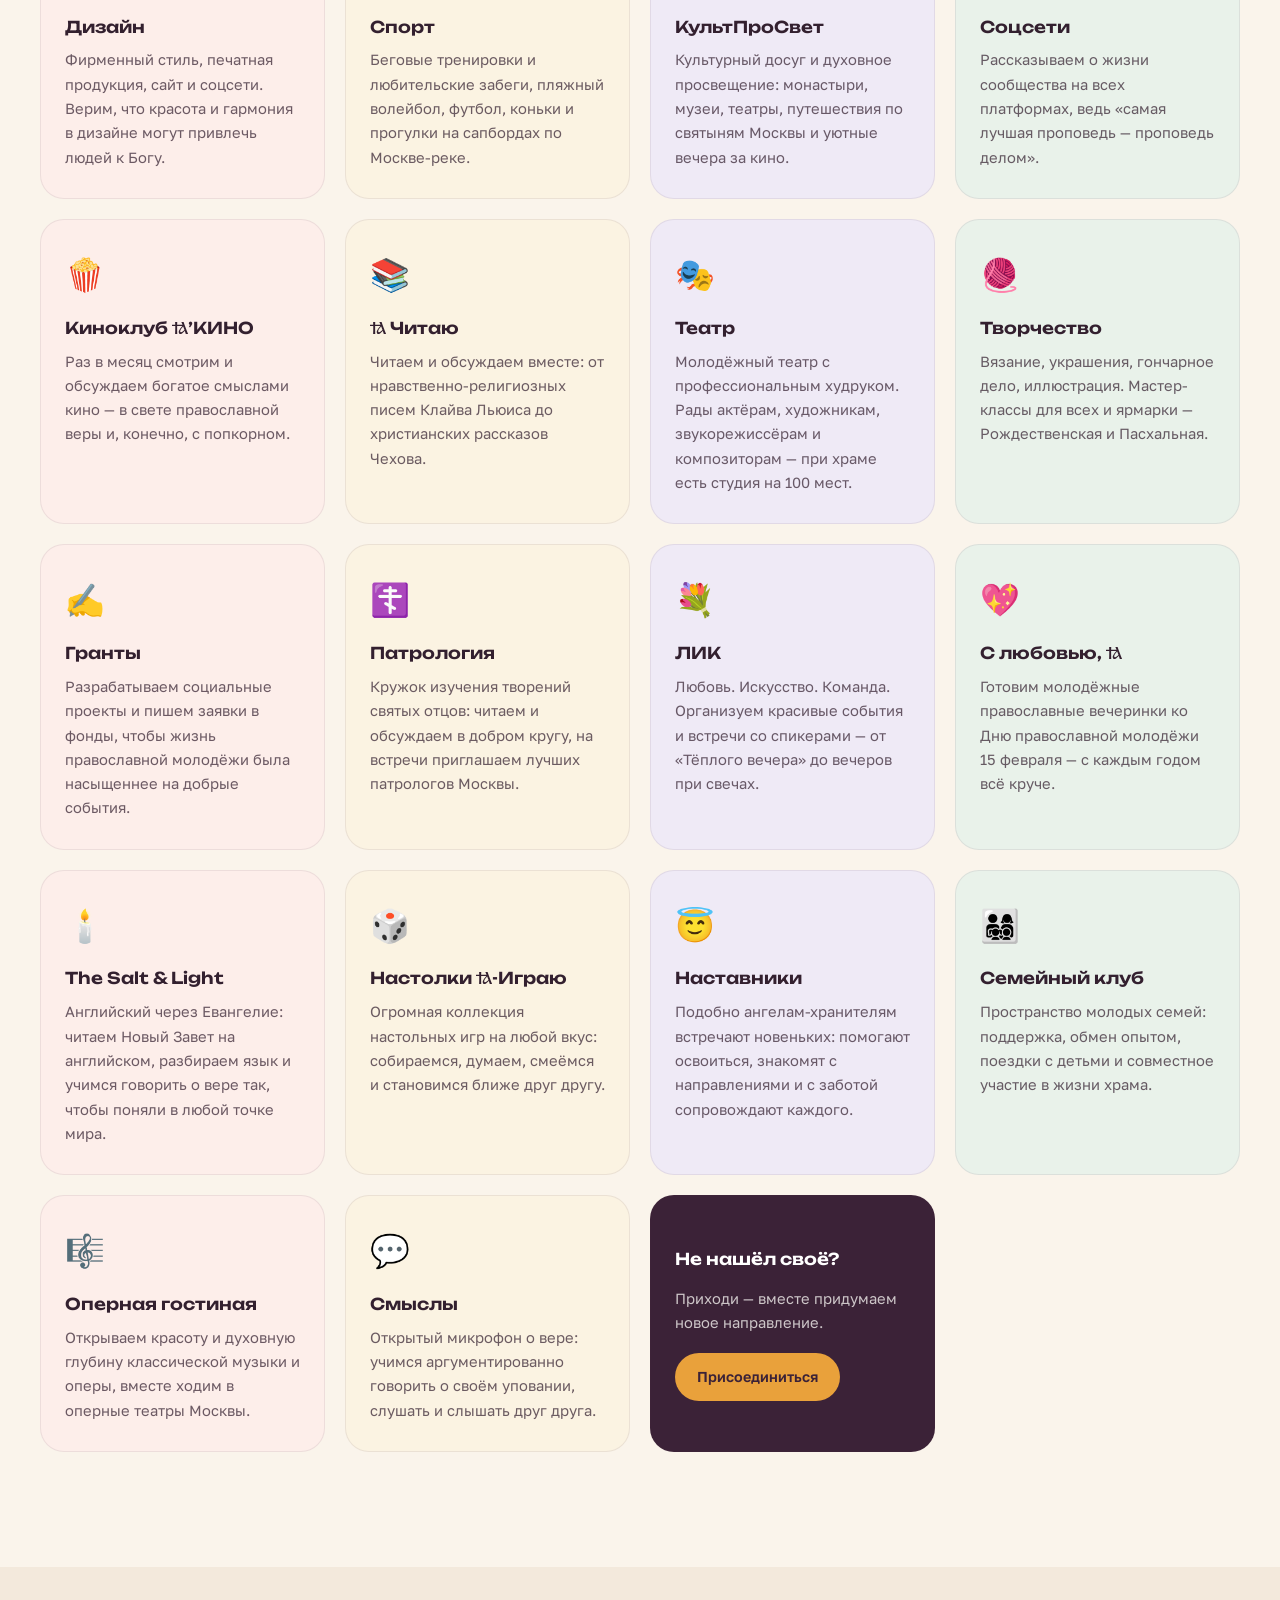
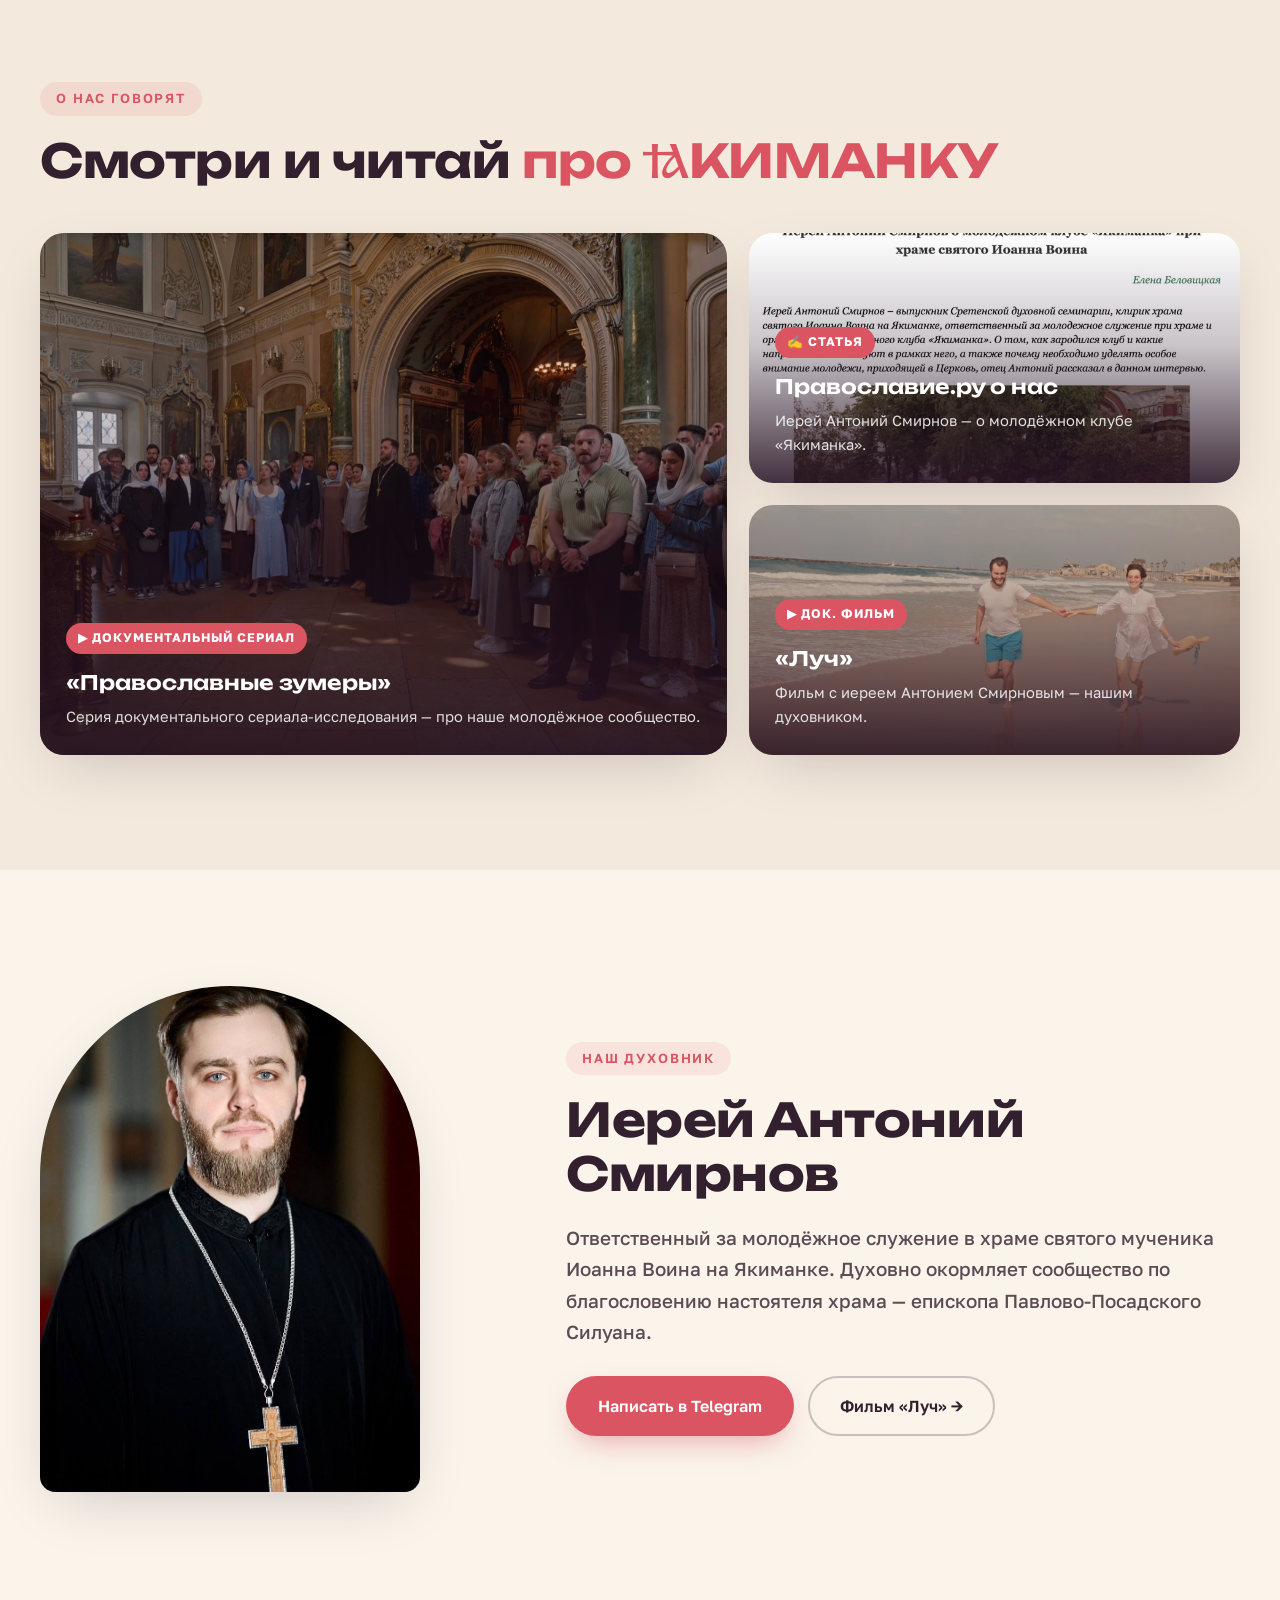
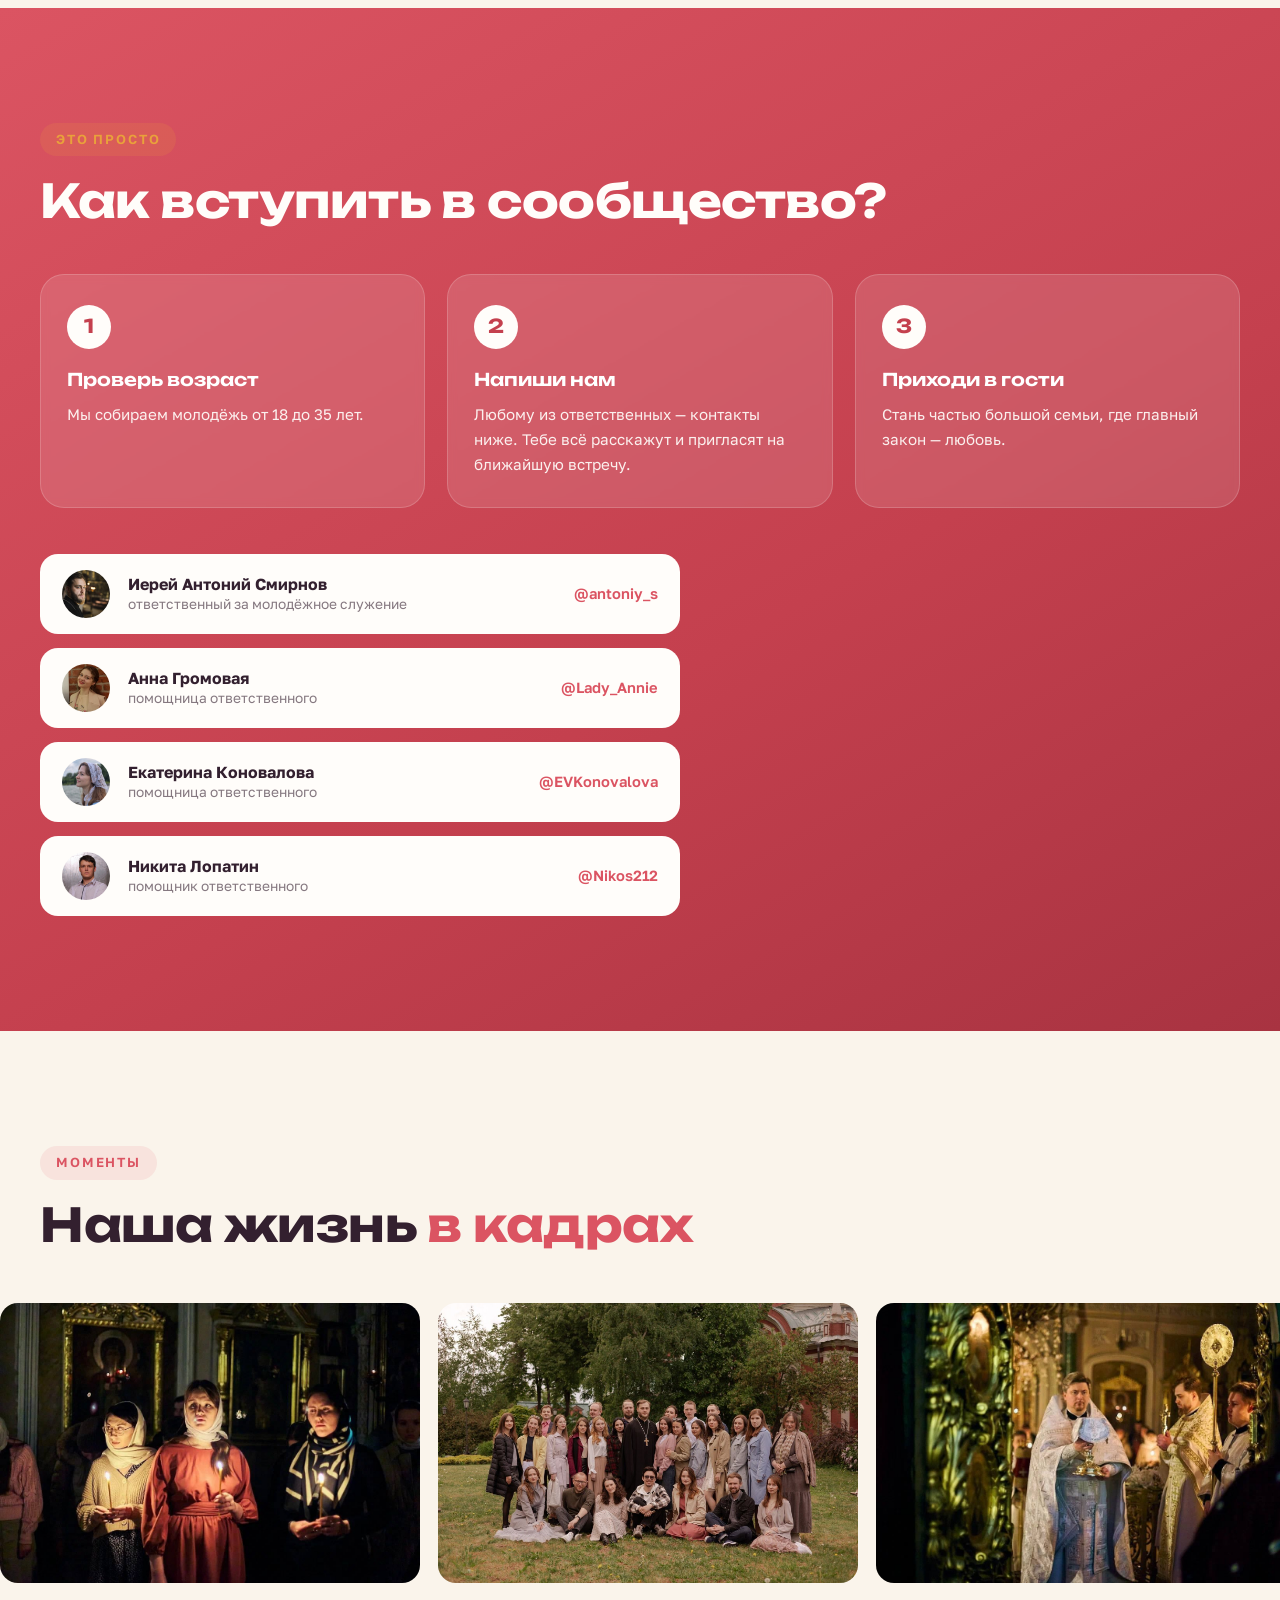
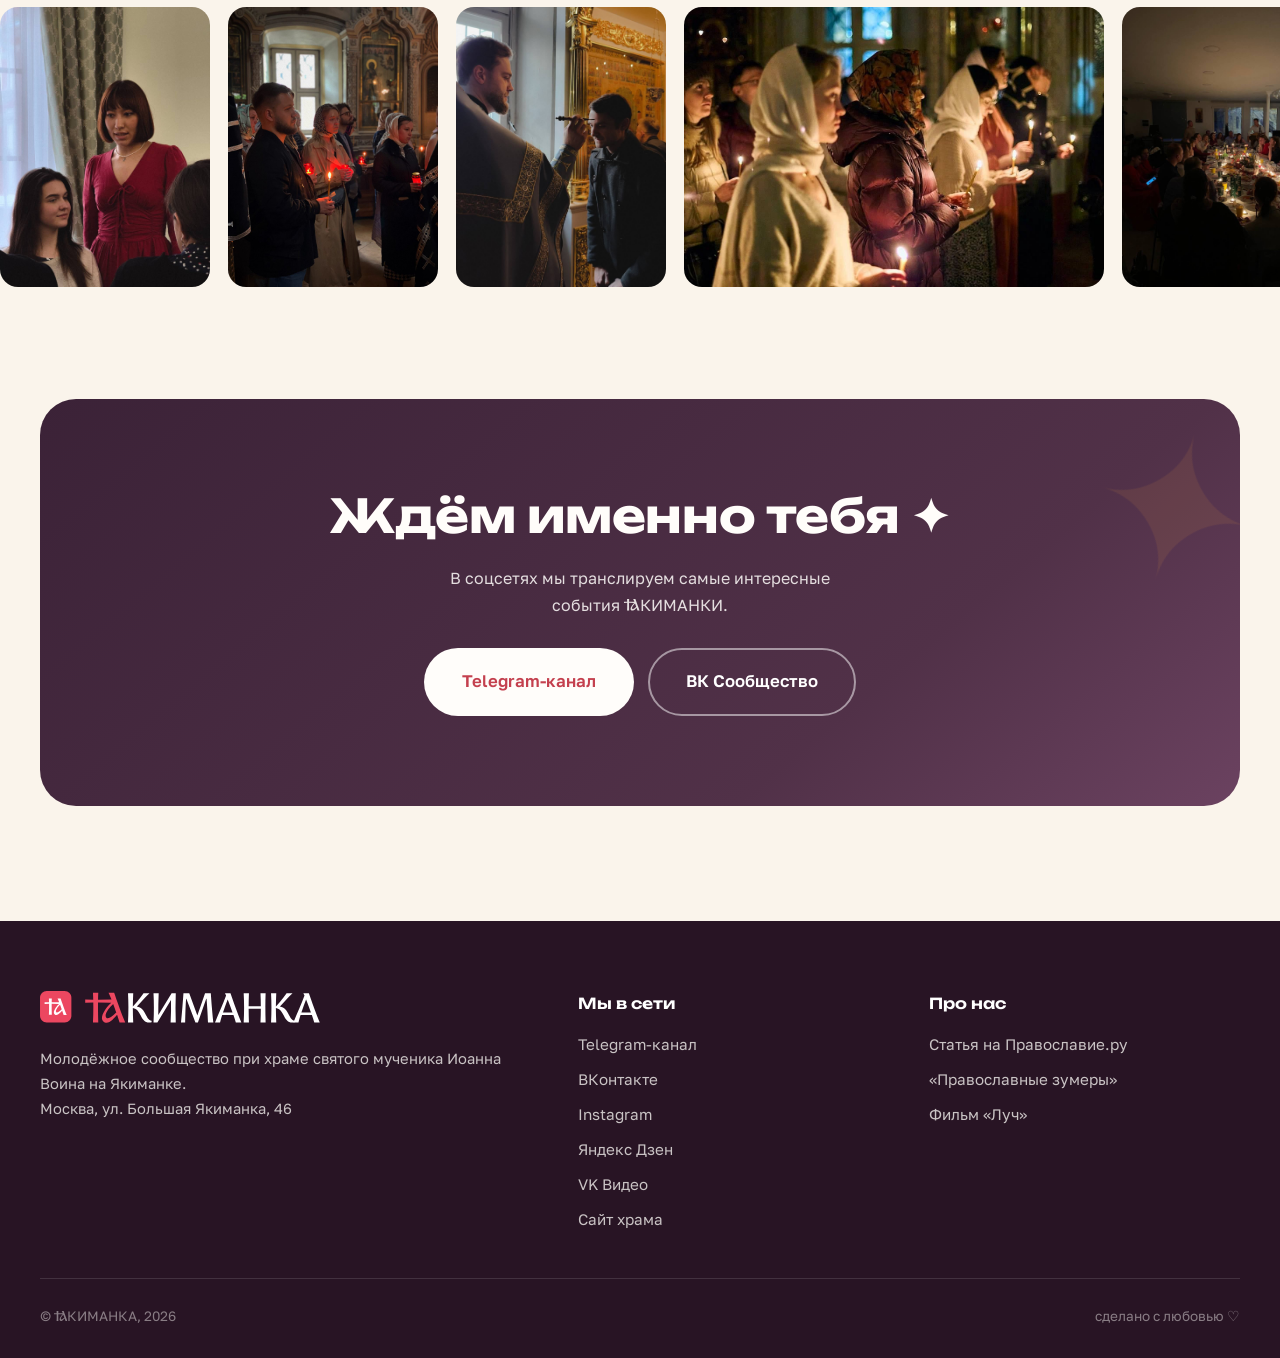
==== commit c2c87a35: "Add Nikita Lopatin to contact cards" ====
--- a/index.html
+++ b/index.html
@@ -310,6 +310,11 @@
           <div><b>Екатерина Коновалова</b><span>помощница ответственного</span></div>
           <span class="contact-card__tg">@EVKonovalova</span>
         </a>
+        <a href="https://t.me/Nikos212" target="_blank" rel="noopener" class="contact-card reveal">
+          <span class="contact-card__ava"><img src="assets/img/team-nikita.jpg" alt=""></span>
+          <div><b>Никита Лопатин</b><span>помощник ответственного</span></div>
+          <span class="contact-card__tg">@Nikos212</span>
+        </a>
       </div>
     </div>
   </section>
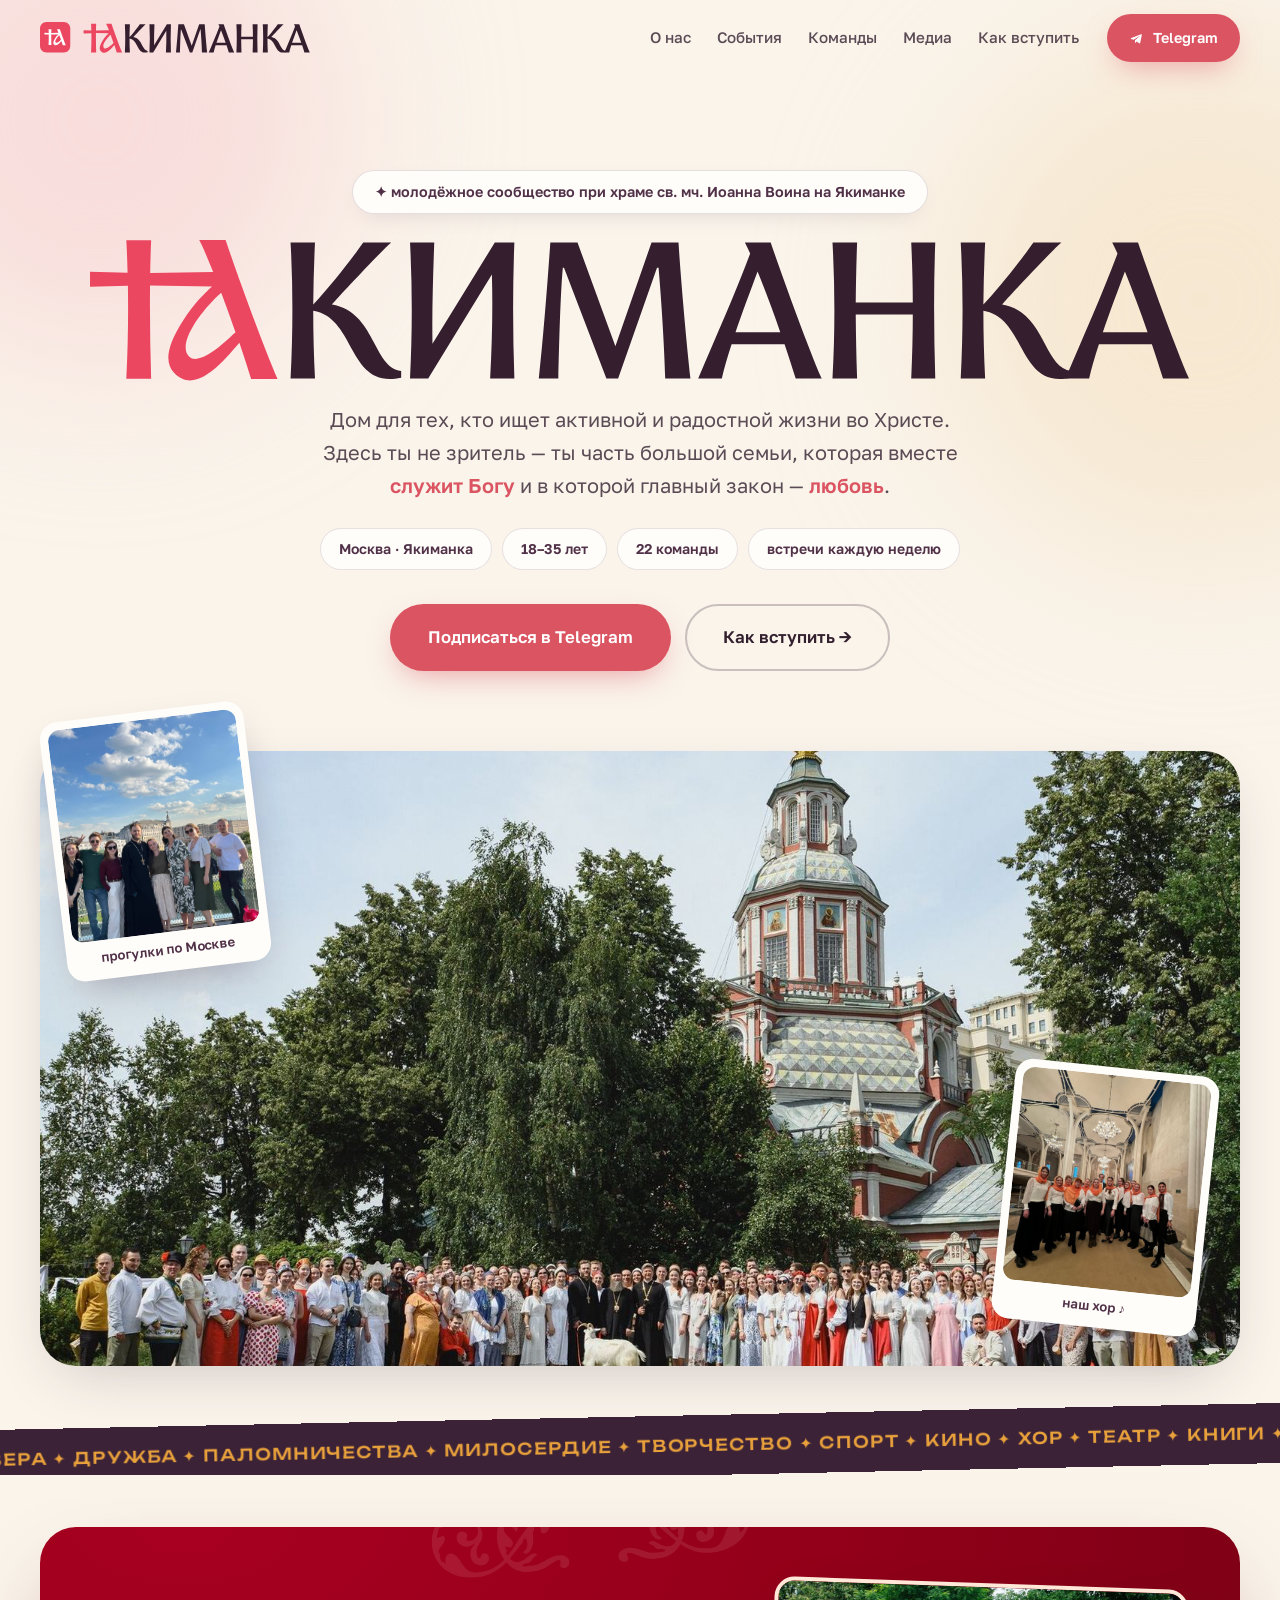
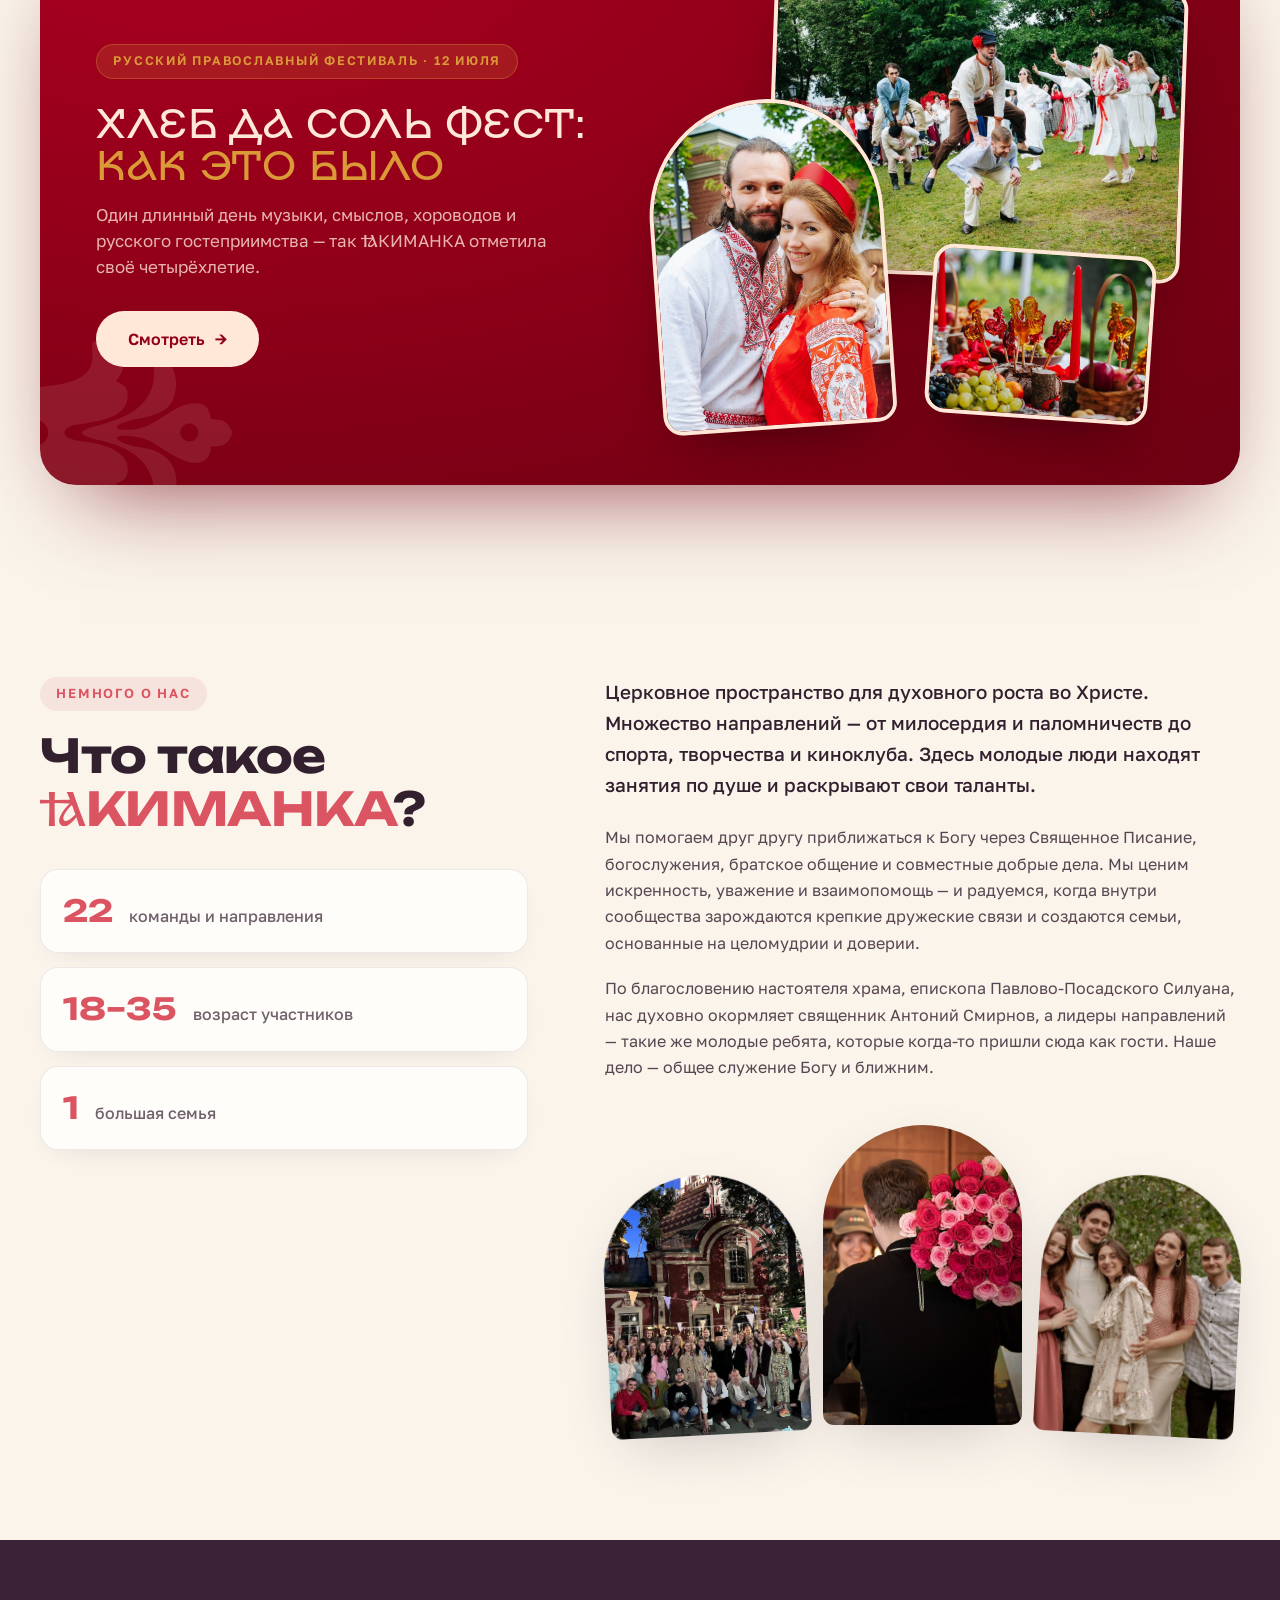
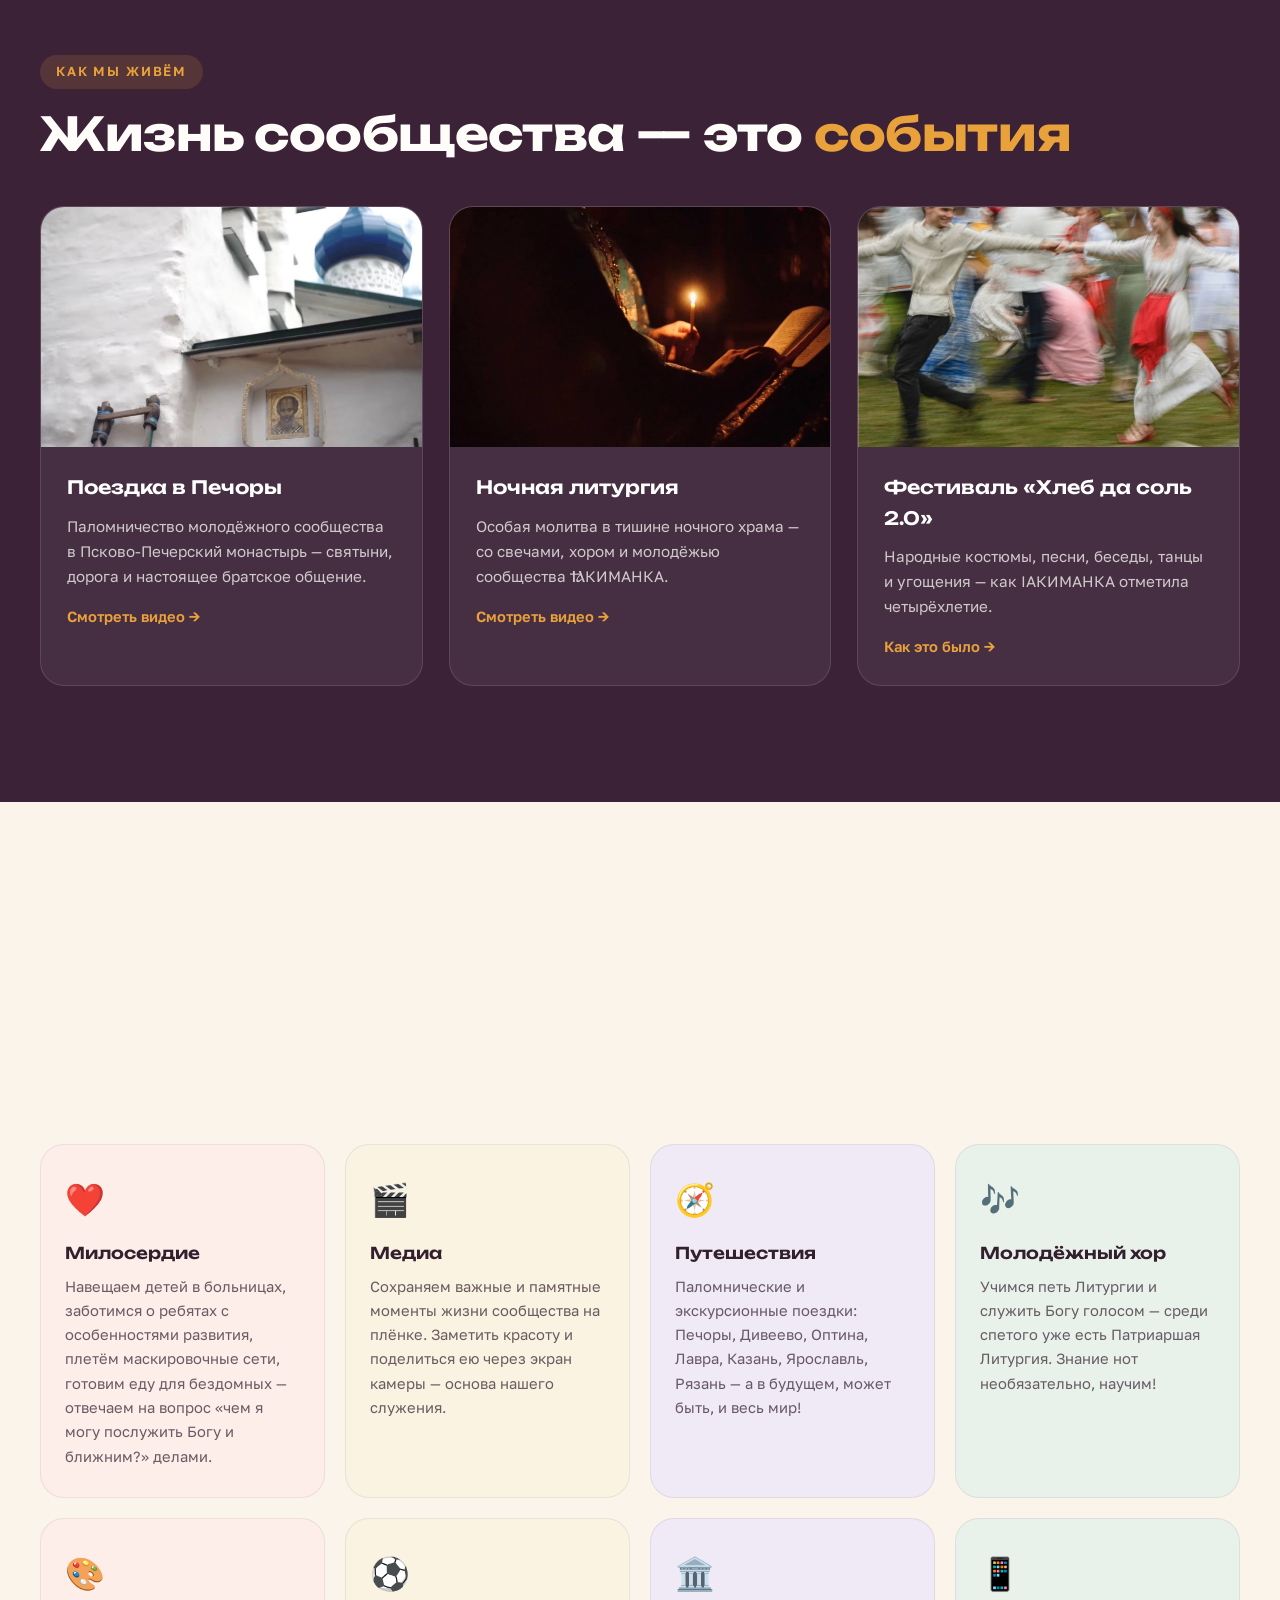
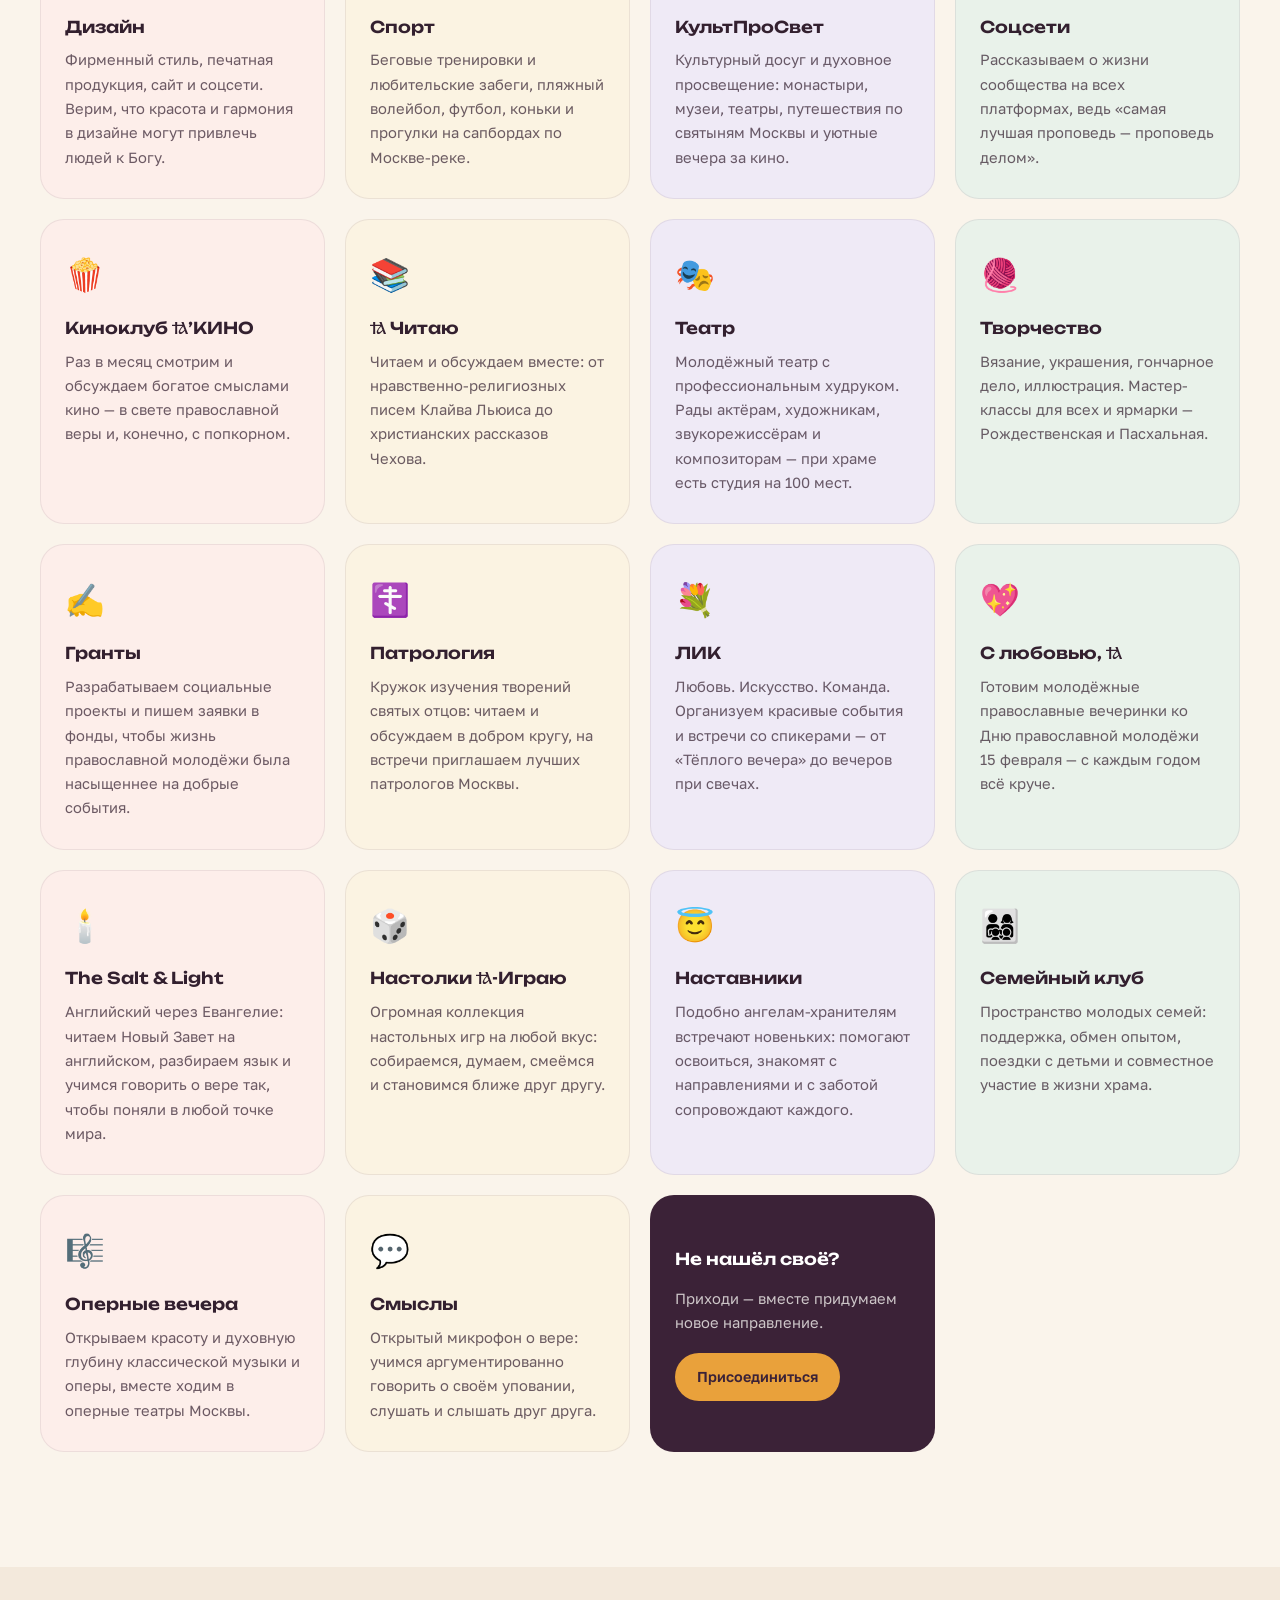
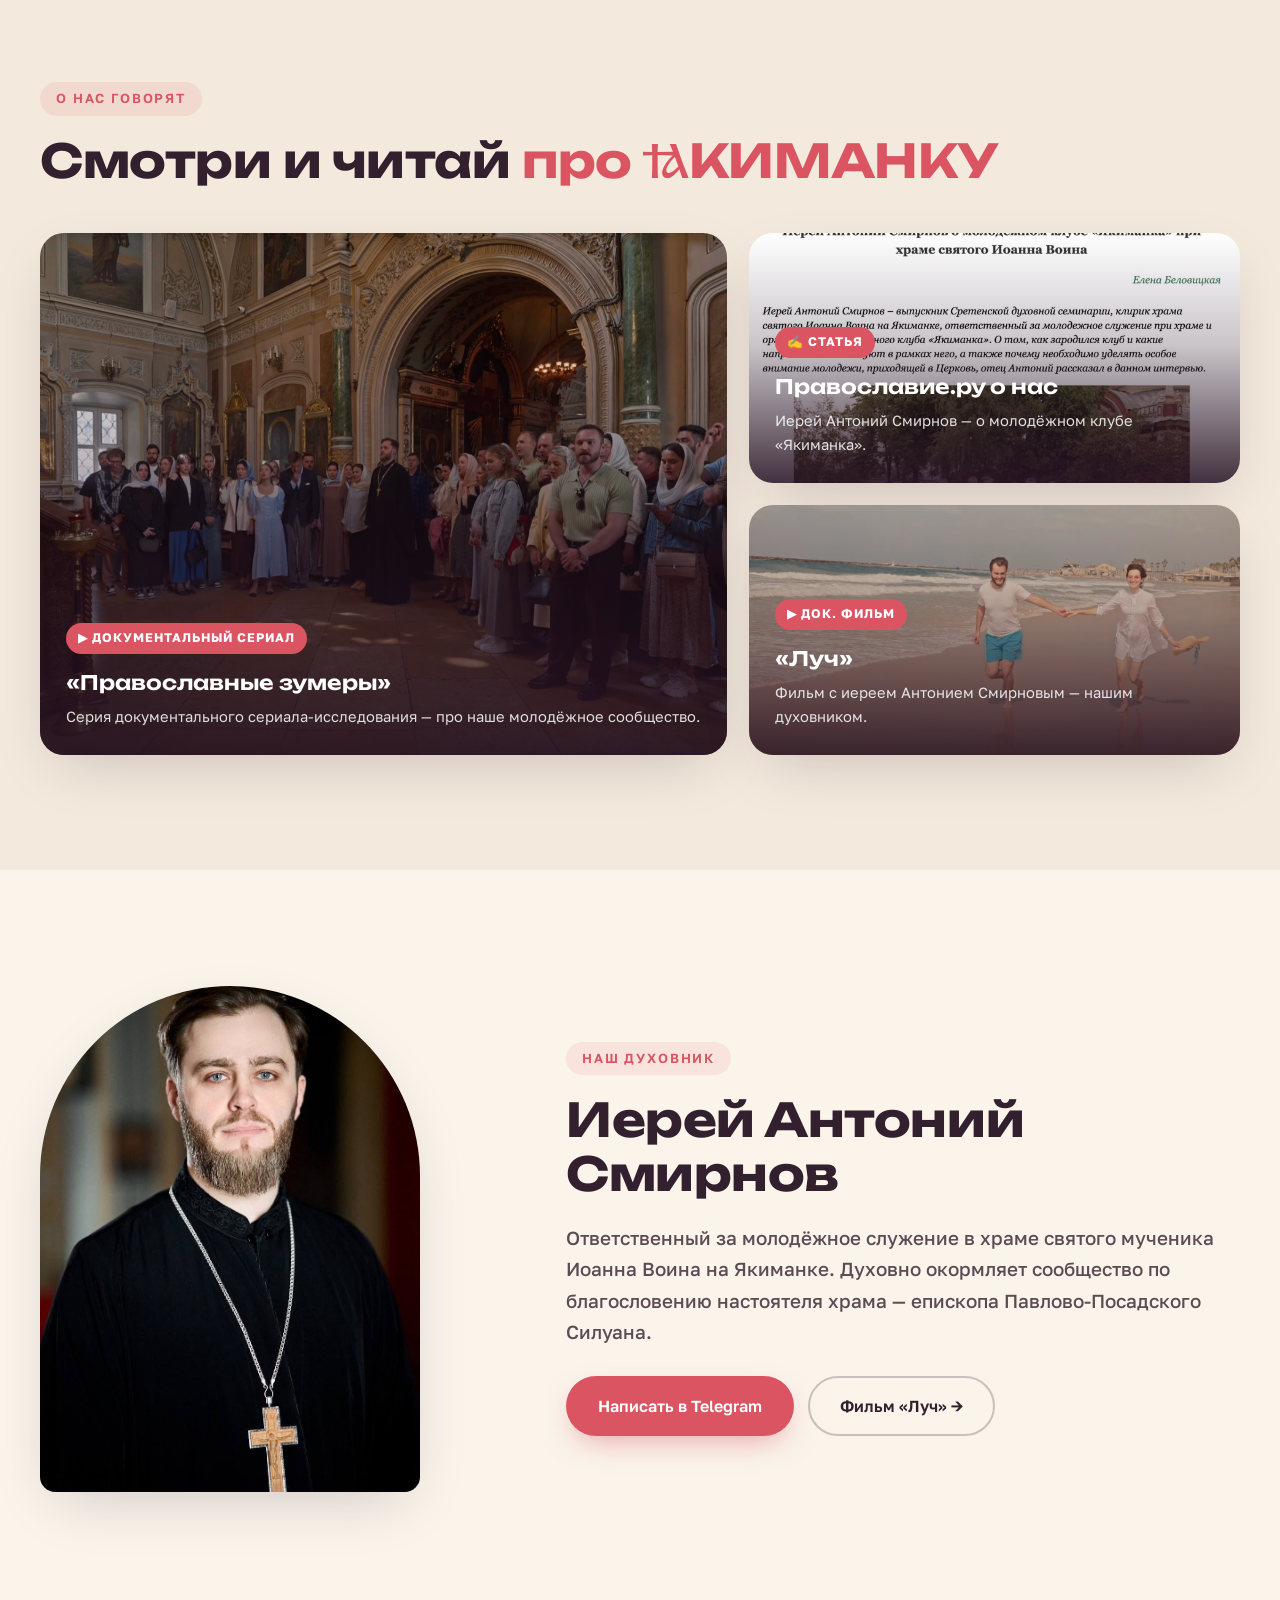
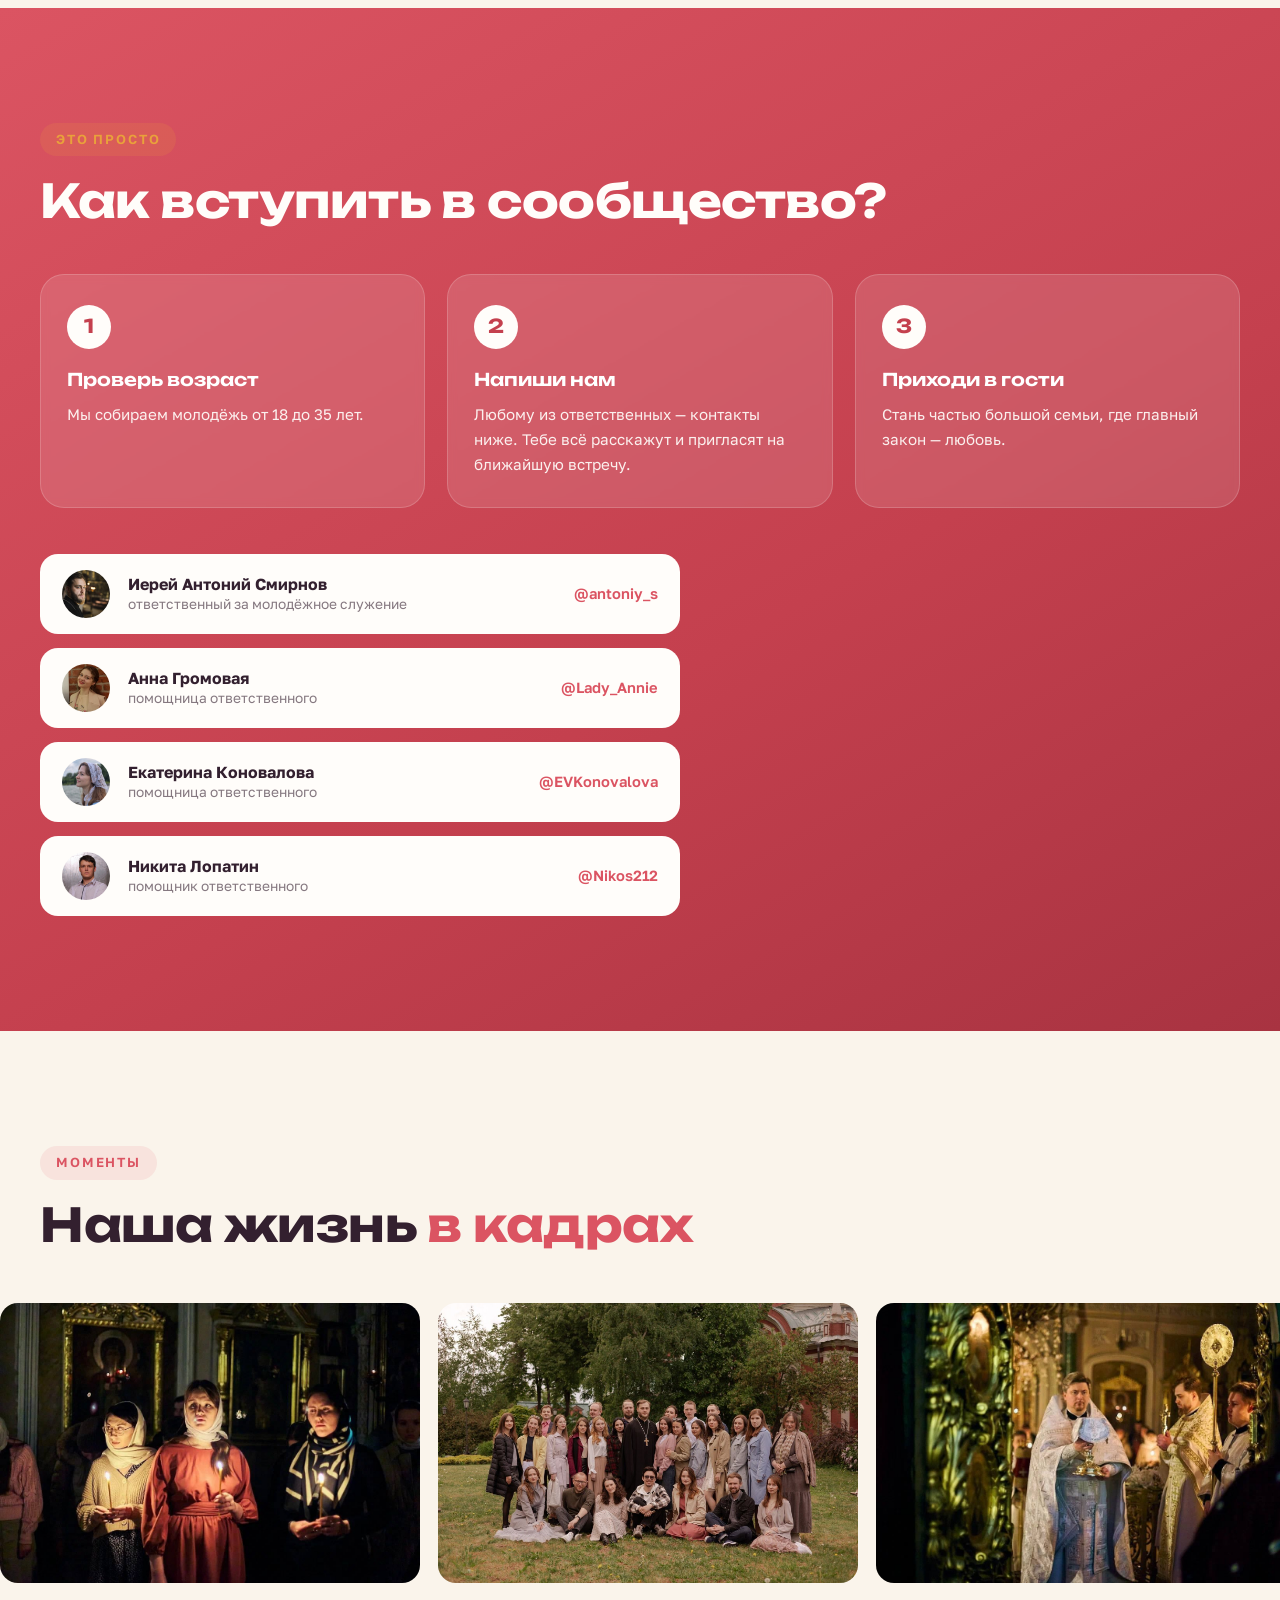
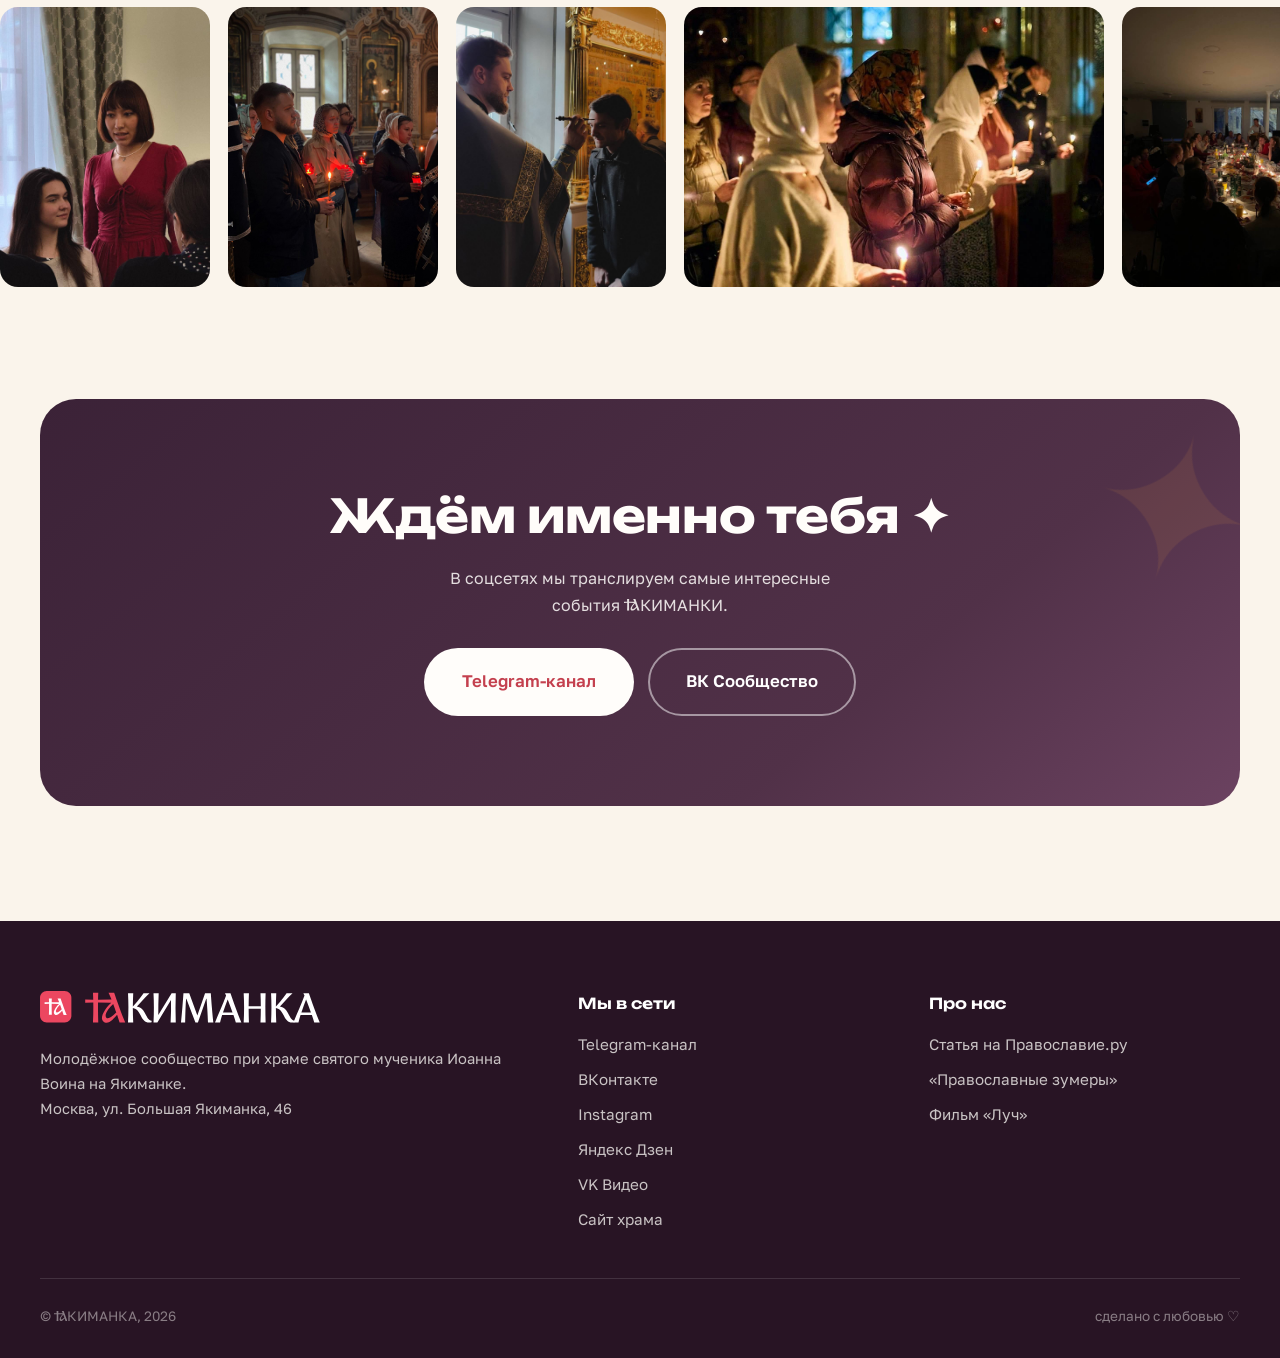
==== commit 68ae388b: "Rename opera team to Оперные вечера" ====
--- a/index.html
+++ b/index.html
@@ -209,7 +209,7 @@
         <article class="team-card reveal"><div class="team-card__icon">🎲</div><h3>Настолки <span class="nb"><svg class="ya" role="img" aria-label="Я"><use href="#ya"/></svg>-Играю</span></h3><p>Огромная коллекция настольных игр на любой вкус: собираемся, думаем, смеёмся и становимся ближе друг другу.</p></article>
         <article class="team-card reveal"><div class="team-card__icon">😇</div><h3>Наставники</h3><p>Подобно ангелам-хранителям встречают новеньких: помогают освоиться, знакомят с направлениями и с заботой сопровождают каждого.</p></article>
         <article class="team-card reveal"><div class="team-card__icon">👨‍👩‍👧‍👦</div><h3>Семейный клуб</h3><p>Пространство молодых семей: поддержка, обмен опытом, поездки с детьми и совместное участие в жизни храма.</p></article>
-        <article class="team-card reveal"><div class="team-card__icon">🎼</div><h3>Оперная гостиная</h3><p>Открываем красоту и духовную глубину классической музыки и оперы, вместе ходим в оперные театры Москвы.</p></article>
+        <article class="team-card reveal"><div class="team-card__icon">🎼</div><h3>Оперные вечера</h3><p>Открываем красоту и духовную глубину классической музыки и оперы, вместе ходим в оперные театры Москвы.</p></article>
         <article class="team-card reveal"><div class="team-card__icon">💬</div><h3>Смыслы</h3><p>Открытый микрофон о вере: учимся аргументированно говорить о своём уповании, слушать и слышать друг друга.</p></article>
         <article class="team-card team-card--cta reveal">
           <h3>Не нашёл своё?</h3>
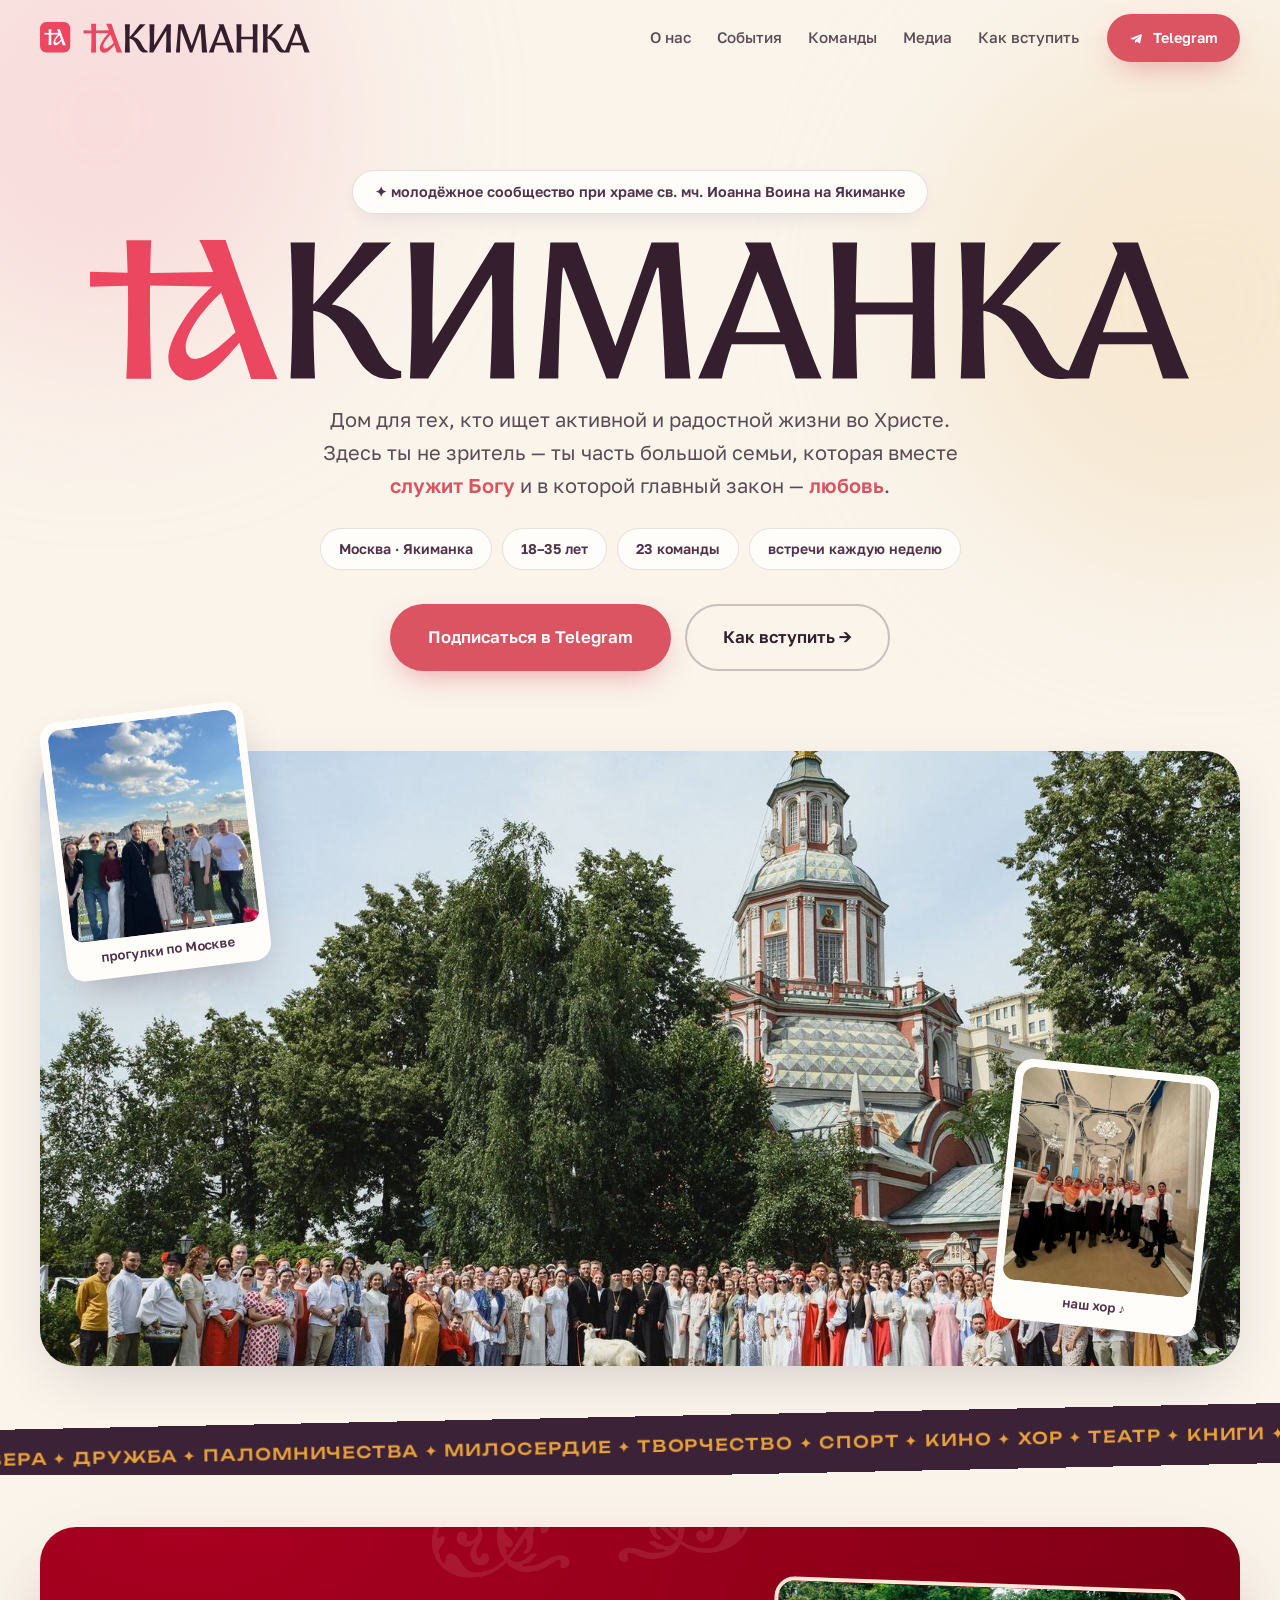
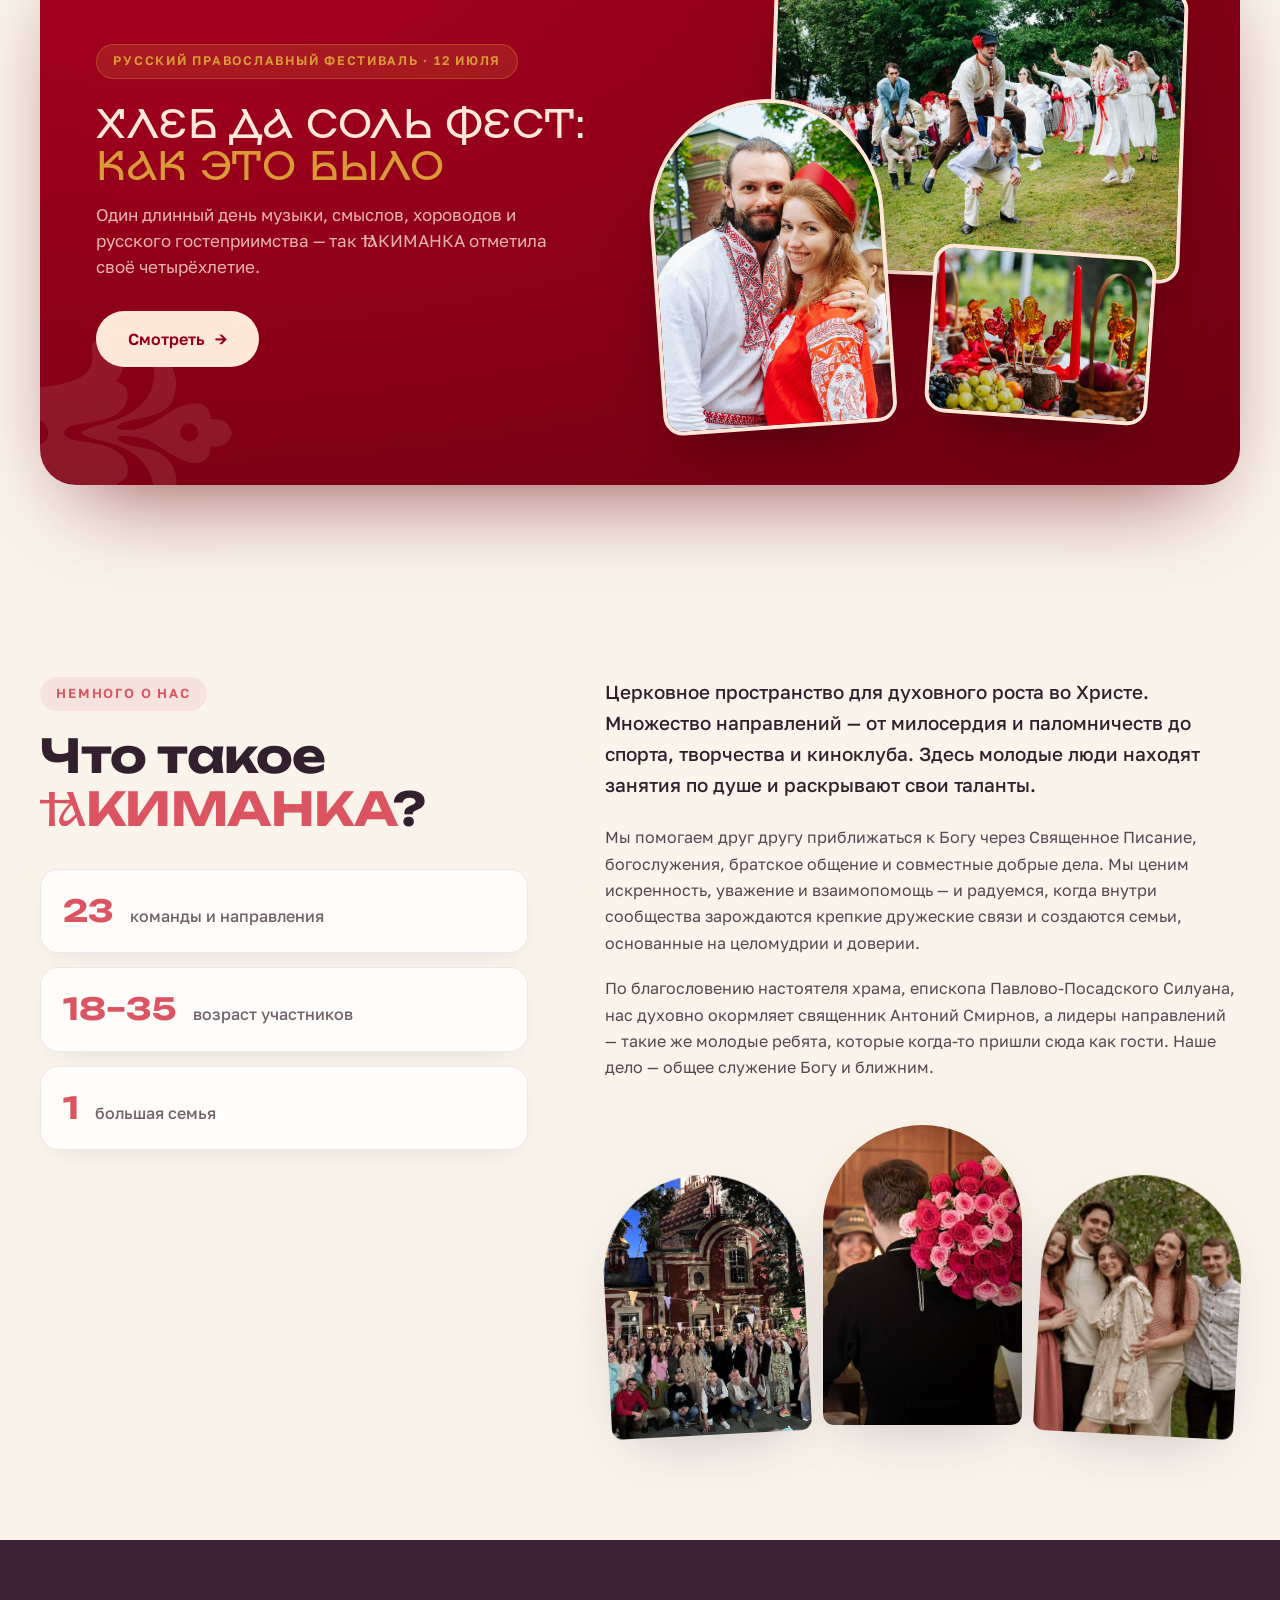
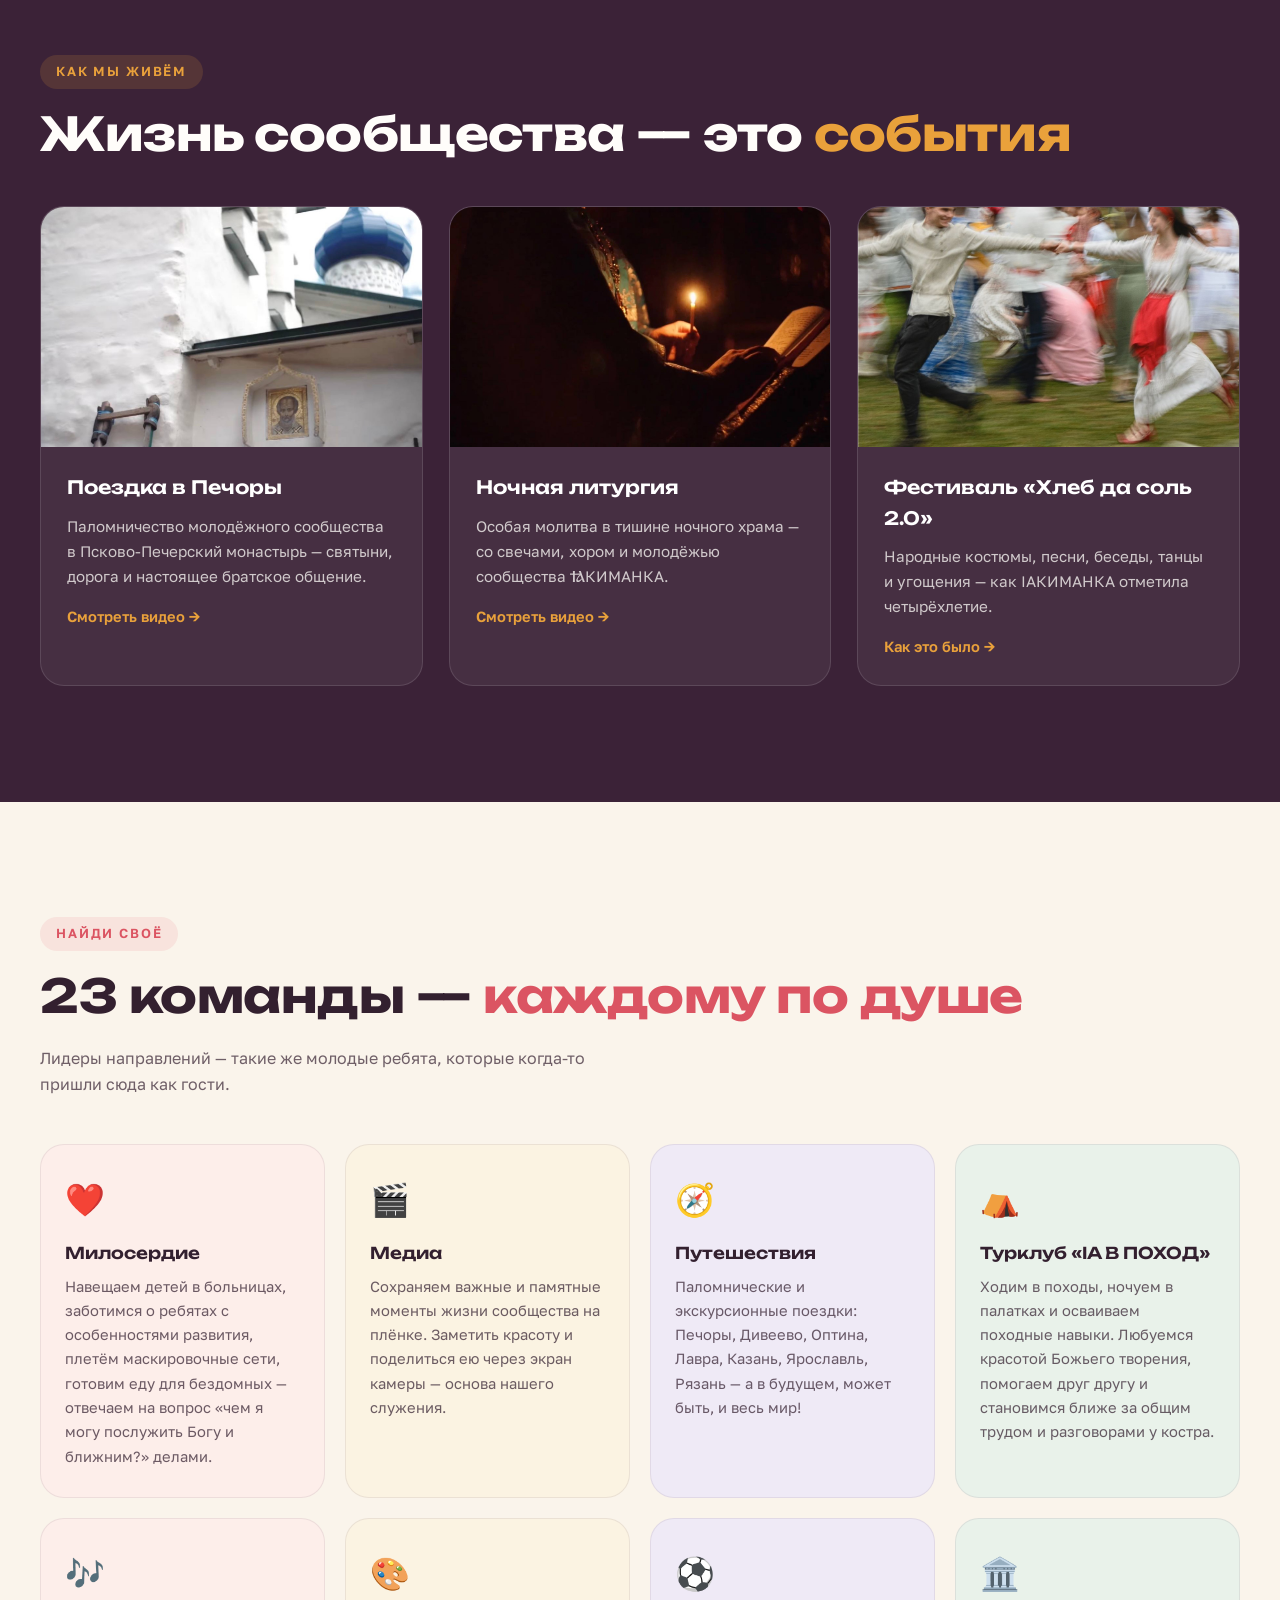
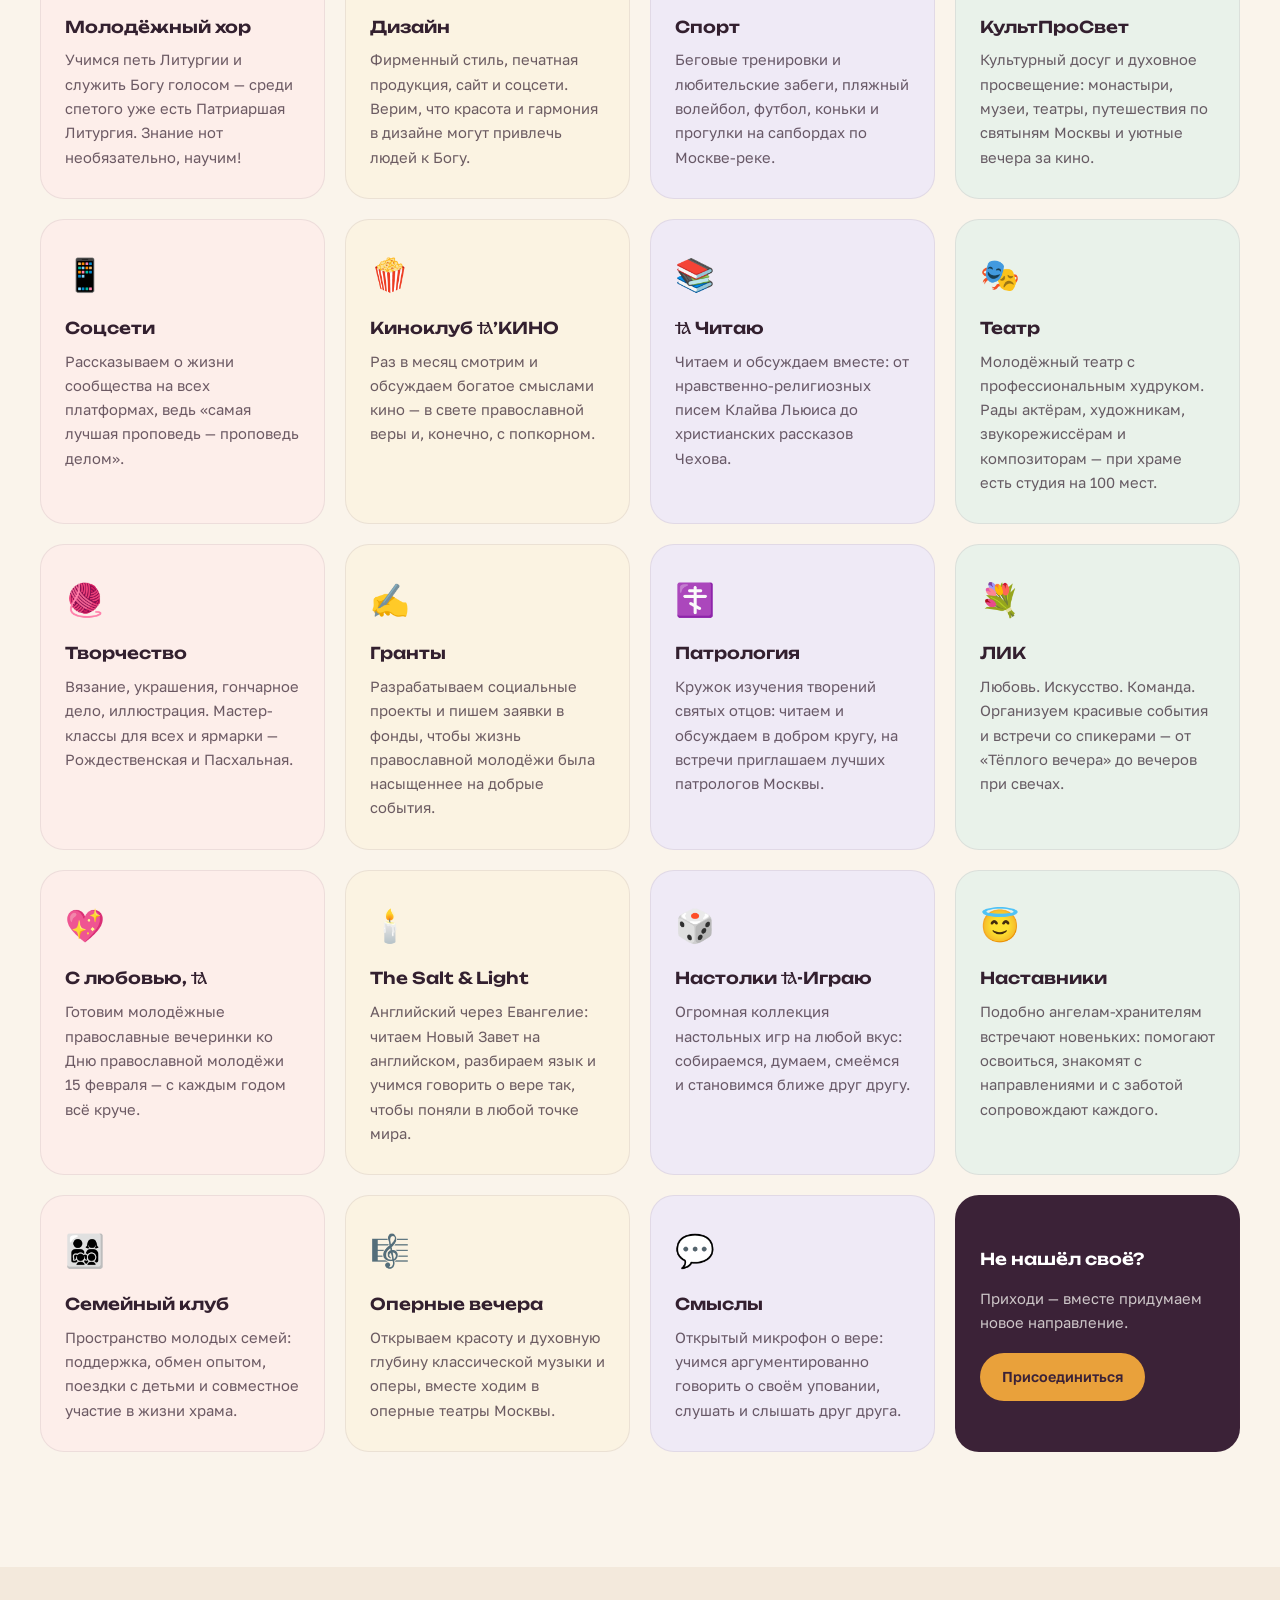
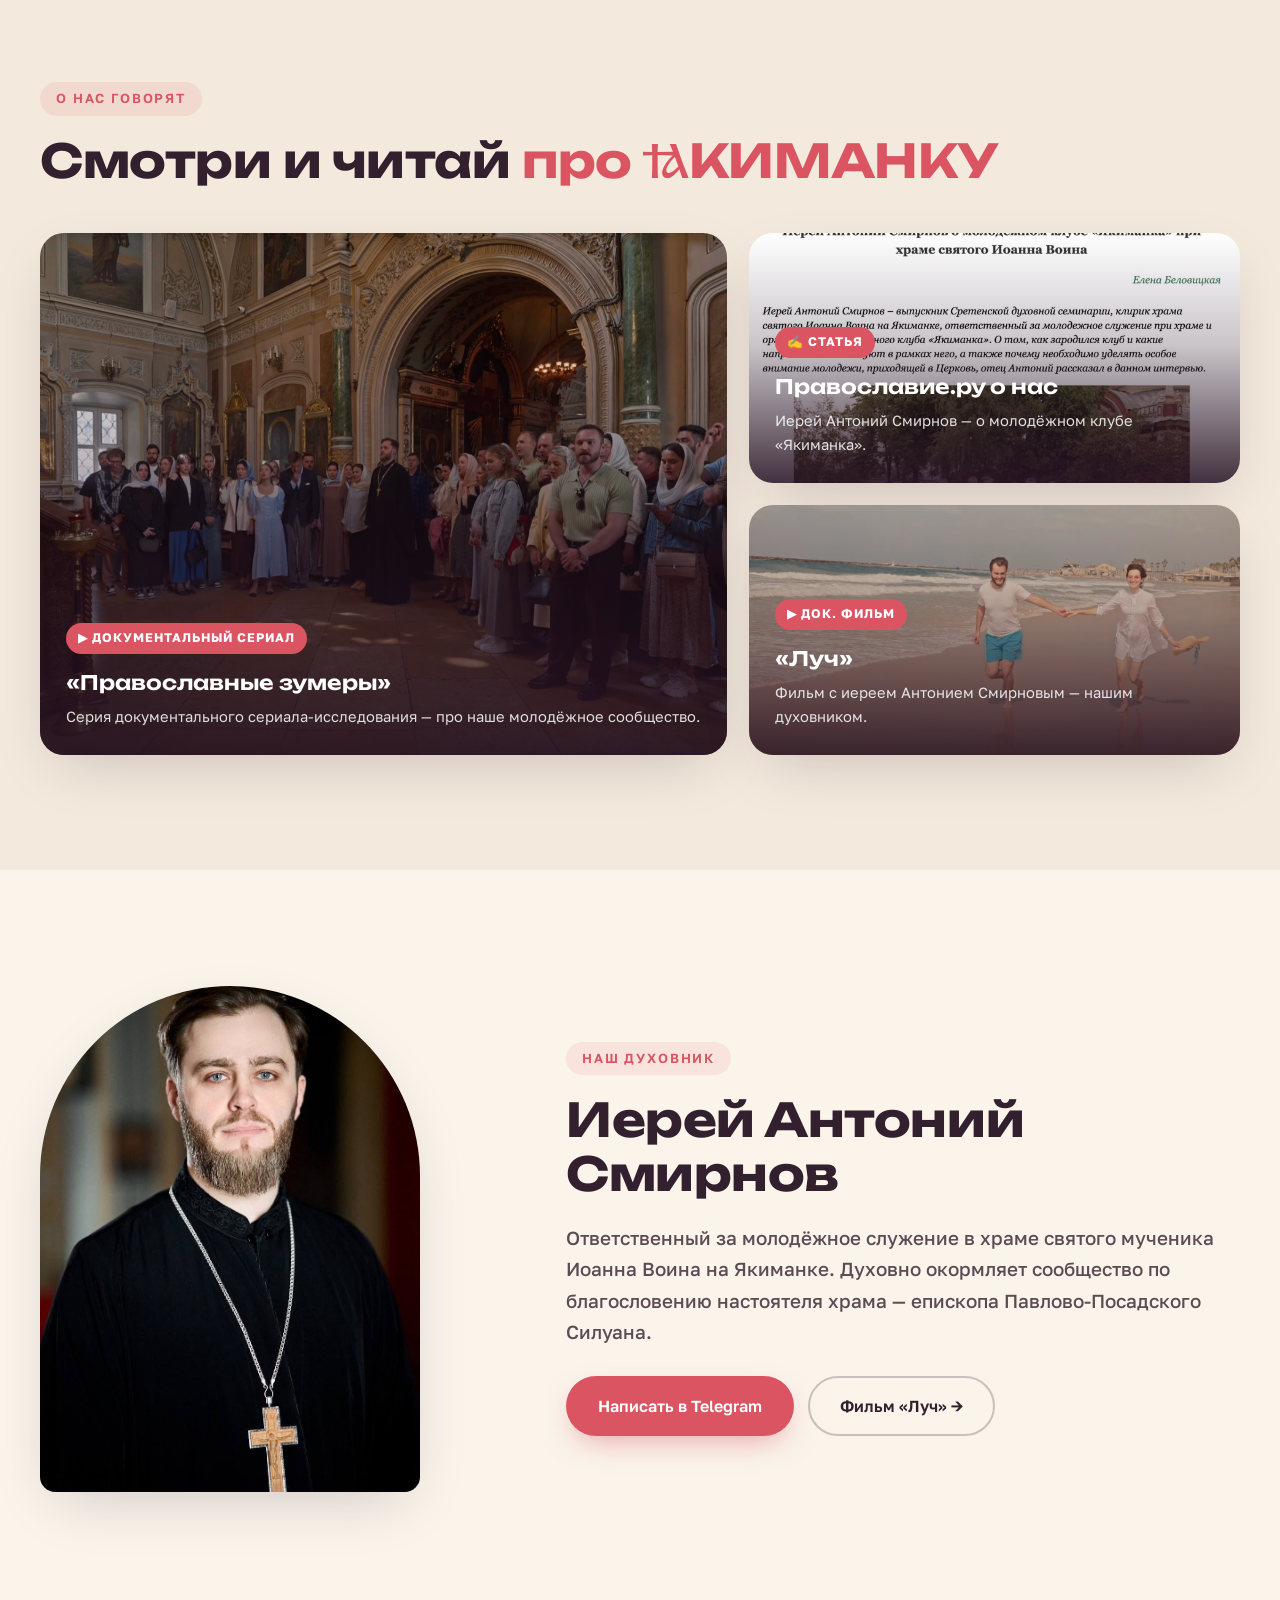
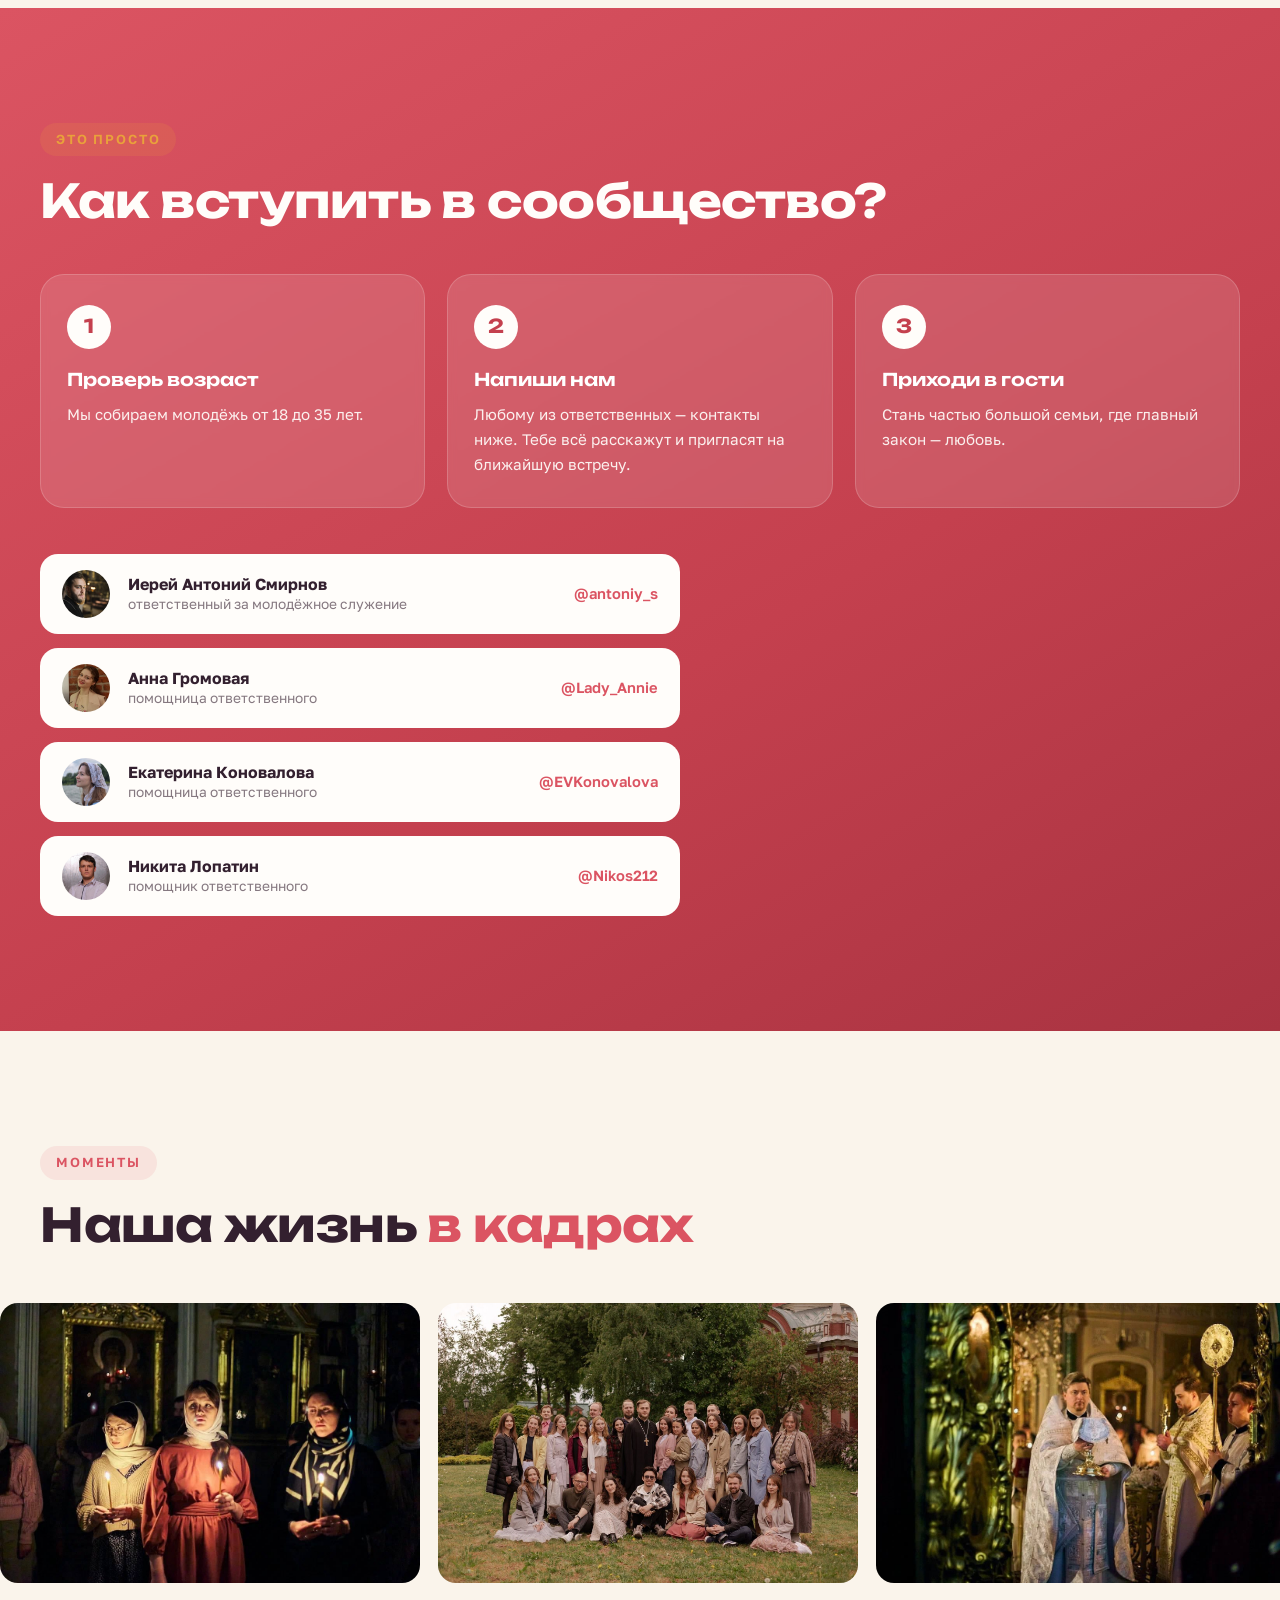
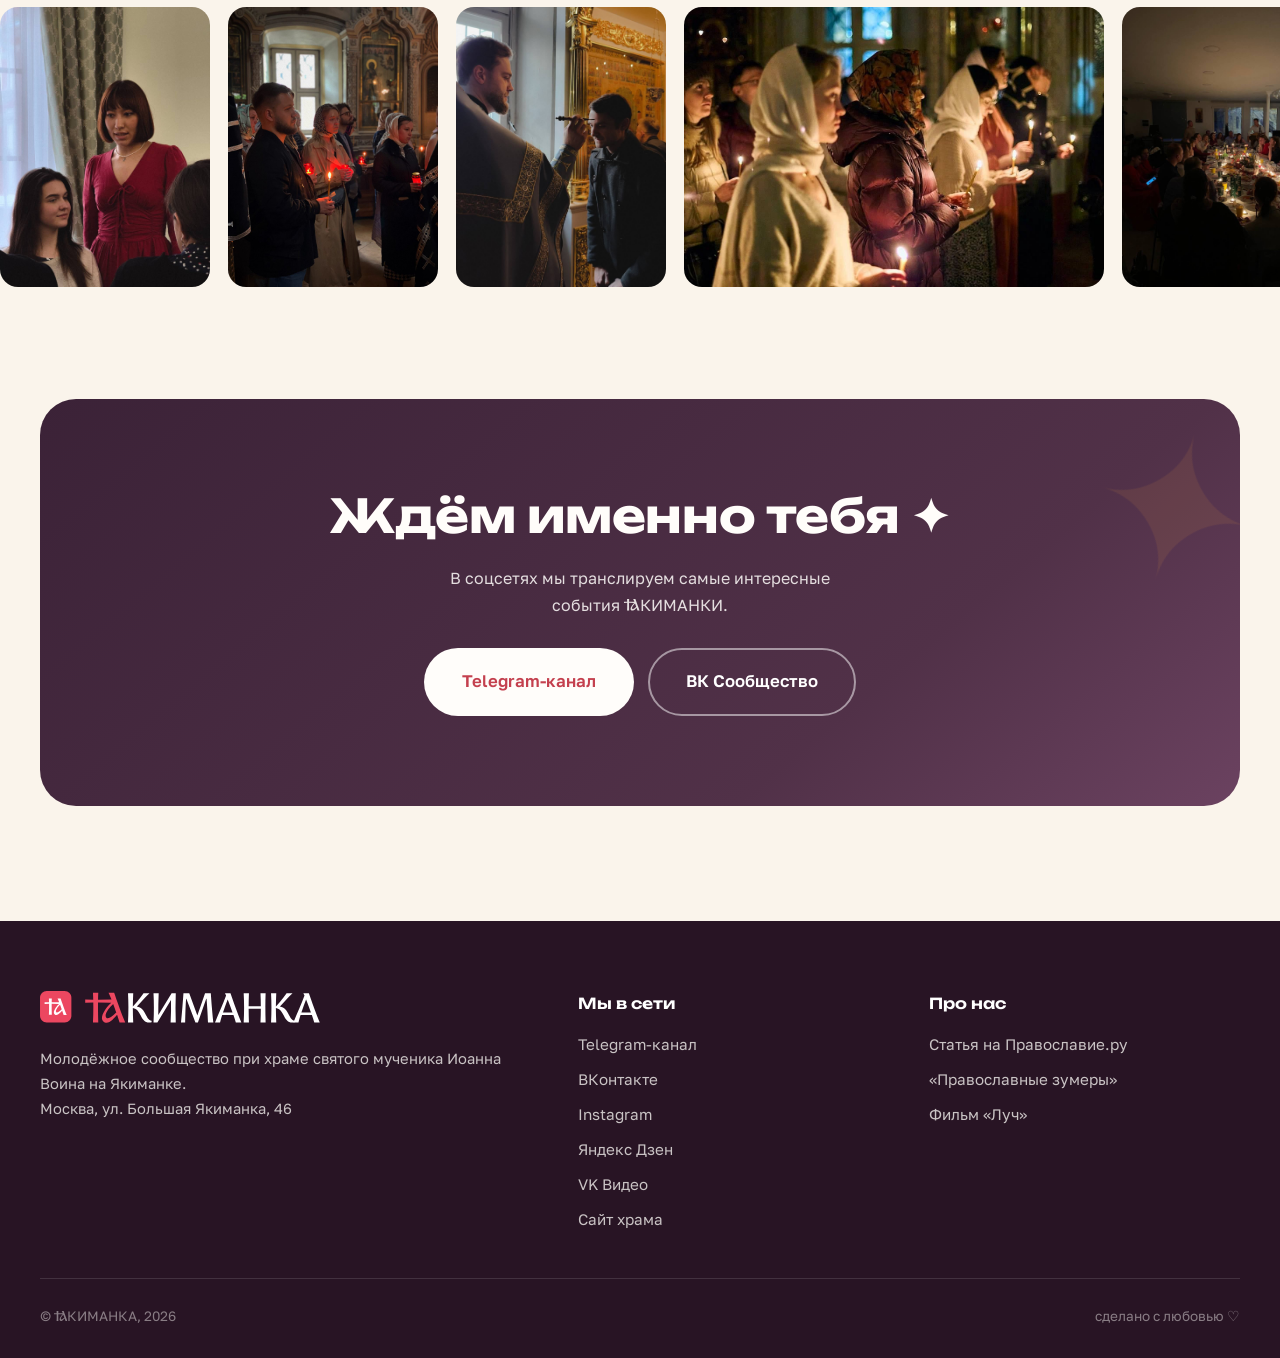
==== commit 9864871d: "Add hiking club and compact mobile team catalog" ====
--- a/index.html
+++ b/index.html
@@ -11,7 +11,7 @@
   <link rel="preconnect" href="https://fonts.googleapis.com">
   <link rel="preconnect" href="https://fonts.gstatic.com" crossorigin>
   <link href="https://fonts.googleapis.com/css2?family=Unbounded:wght@400;500;600;700;800&family=Golos+Text:wght@400;500;600;700&display=swap" rel="stylesheet">
-  <link rel="stylesheet" href="assets/css/style.css?v=10">
+  <link rel="stylesheet" href="assets/css/style.css?v=11">
 </head>
 <body>
 
@@ -62,7 +62,7 @@
       <div class="hero__chips reveal">
         <span class="chip">Москва · Якиманка</span>
         <span class="chip">18–35 лет</span>
-        <span class="chip">22 команды</span>
+        <span class="chip">23 команды</span>
         <span class="chip">встречи каждую неделю</span>
       </div>
       <div class="hero__actions reveal">
@@ -124,7 +124,7 @@
         <p class="eyebrow reveal">немного о нас</p>
         <h2 class="h2 reveal">Что такое <span class="accent nb"><svg class="ya" role="img" aria-label="Я"><use href="#ya"/></svg>КИМАНКА</span>?</h2>
         <div class="about__stats reveal">
-          <div class="stat"><b>22</b><span>команды и направления</span></div>
+          <div class="stat"><b>23</b><span>команды и направления</span></div>
           <div class="stat"><b>18–35</b><span>возраст участников</span></div>
           <div class="stat"><b>1</b><span>большая семья</span></div>
         </div>
@@ -186,12 +186,13 @@
   <section class="teams section" id="teams">
     <div class="container">
       <p class="eyebrow reveal">найди своё</p>
-      <h2 class="h2 reveal">22 команды — <span class="accent">каждому по душе</span></h2>
+      <h2 class="h2 reveal">23 команды — <span class="accent">каждому по душе</span></h2>
       <p class="section-sub reveal">Лидеры направлений — такие же молодые ребята, которые когда-то пришли сюда как гости.</p>
       <div class="teams__grid">
         <article class="team-card reveal"><div class="team-card__icon">❤️</div><h3>Милосердие</h3><p>Навещаем детей в больницах, заботимся о ребятах с особенностями развития, плетём маскировочные сети, готовим еду для бездомных — отвечаем на вопрос «чем я могу послужить Богу и ближним?» делами.</p></article>
         <article class="team-card reveal"><div class="team-card__icon">🎬</div><h3>Медиа</h3><p>Сохраняем важные и памятные моменты жизни сообщества на плёнке. Заметить красоту и поделиться ею через экран камеры — основа нашего служения.</p></article>
         <article class="team-card reveal"><div class="team-card__icon">🧭</div><h3>Путешествия</h3><p>Паломнические и экскурсионные поездки: Печоры, Дивеево, Оптина, Лавра, Казань, Ярославль, Рязань — а в будущем, может быть, и весь мир!</p></article>
+        <article class="team-card reveal"><div class="team-card__icon">⛺</div><h3>Турклуб «IA В ПОХОД»</h3><p>Ходим в походы, ночуем в палатках и осваиваем походные навыки. Любуемся красотой Божьего творения, помогаем друг другу и становимся ближе за общим трудом и разговорами у костра.</p></article>
         <article class="team-card reveal"><div class="team-card__icon">🎶</div><h3>Молодёжный хор</h3><p>Учимся петь Литургии и служить Богу голосом — среди спетого уже есть Патриаршая Литургия. Знание нот необязательно, научим!</p></article>
         <article class="team-card reveal"><div class="team-card__icon">🎨</div><h3>Дизайн</h3><p>Фирменный стиль, печатная продукция, сайт и соцсети. Верим, что красота и гармония в дизайне могут привлечь людей к Богу.</p></article>
         <article class="team-card reveal"><div class="team-card__icon">⚽</div><h3>Спорт</h3><p>Беговые тренировки и любительские забеги, пляжный волейбол, футбол, коньки и прогулки на сапбордах по Москве-реке.</p></article>
@@ -382,6 +383,6 @@
   </div>
 </footer>
 
-<script src="assets/js/main.js?v=4"></script>
+<script src="assets/js/main.js?v=5"></script>
 </body>
 </html>
--- a/assets/css/style.css
+++ b/assets/css/style.css
@@ -355,6 +355,19 @@
 .team-card h3 { font-family: var(--font-display); font-size: 1.02rem; font-weight: 600; margin-bottom: 8px; }
 .team-card p { font-size: .92rem; color: rgba(51, 32, 47, .72); }
 .team-card p a { color: var(--berry); font-weight: 600; }
+.team-card__toggle {
+  display: block;
+  width: 100%;
+  border: 0;
+  background: none;
+  color: inherit;
+  font: inherit;
+  text-align: inherit;
+}
+.team-card__mobile-icon { display: none; }
+.teams__more[hidden], .teams__description[hidden], .team-card[hidden] { display: none; }
+.teams__more { display: flex; width: fit-content; margin: 22px auto 0; }
+.teams__description { display: none; }
 .team-card--cta {
   background: var(--plum-deep) !important;
   color: #fff;
@@ -633,6 +646,55 @@
   .hero__actions .btn { width: 100%; justify-content: center; }
 }
 
+@media (max-width: 768px) {
+  .teams--compact .teams__grid {
+    grid-template-columns: repeat(2, minmax(0, 1fr));
+    gap: 12px;
+    margin-top: 28px;
+    scroll-margin-top: 100px;
+  }
+  .teams--compact .team-card:not(.team-card--cta) { padding: 0; border-radius: 18px; }
+  .teams--compact .team-card:hover { transform: none; box-shadow: none; }
+  .teams--compact .team-card > .team-card__icon,
+  .teams--compact .team-card:not(.team-card--cta) > p { display: none; }
+  .teams--compact .team-card:not(.team-card--cta) h3 { height: 100%; margin: 0; font-size: .78rem; }
+  .teams--compact .team-card__toggle {
+    position: relative;
+    height: 100%;
+    min-height: 140px;
+    padding: 16px 12px 28px;
+    border-radius: 18px;
+    cursor: pointer;
+    line-height: 1.45;
+    overflow-wrap: anywhere;
+  }
+  .teams--compact .team-card__toggle::after {
+    content: '+';
+    position: absolute;
+    bottom: 7px;
+    right: 12px;
+    color: var(--plum);
+    font: 1.15rem var(--font-body);
+  }
+  .teams--compact .team-card__toggle[aria-expanded="true"] { box-shadow: inset 0 0 0 2px var(--plum); }
+  .teams--compact .team-card__toggle[aria-expanded="true"]::after { content: '−'; }
+  .teams--compact .team-card__toggle:focus-visible,
+  .teams__more:focus-visible { outline: 3px solid var(--berry); outline-offset: 4px; }
+  .teams--compact .team-card__mobile-icon { display: block; font-size: 1.75rem; margin-bottom: 8px; }
+  .teams--compact .teams__description {
+    display: block;
+    grid-column: 1 / -1;
+    padding: 22px;
+    background: var(--white);
+    border: 1px solid rgba(81, 49, 72, .12);
+    border-radius: 18px;
+  }
+  .teams__description h3 { font-family: var(--font-display); font-size: .95rem; margin-bottom: 10px; }
+  .teams--compact .teams__description[hidden] { display: none; }
+  .teams__description p { font-size: .95rem; }
+  .teams--compact .team-card--cta { grid-column: 1 / -1; }
+}
+
 /* ═══════════ ФЕСТИВАЛЬ · ПЕРЕХОД НА СТРАНИЦУ ═══════════ */
 @font-face {
   font-family: 'NAMU';
